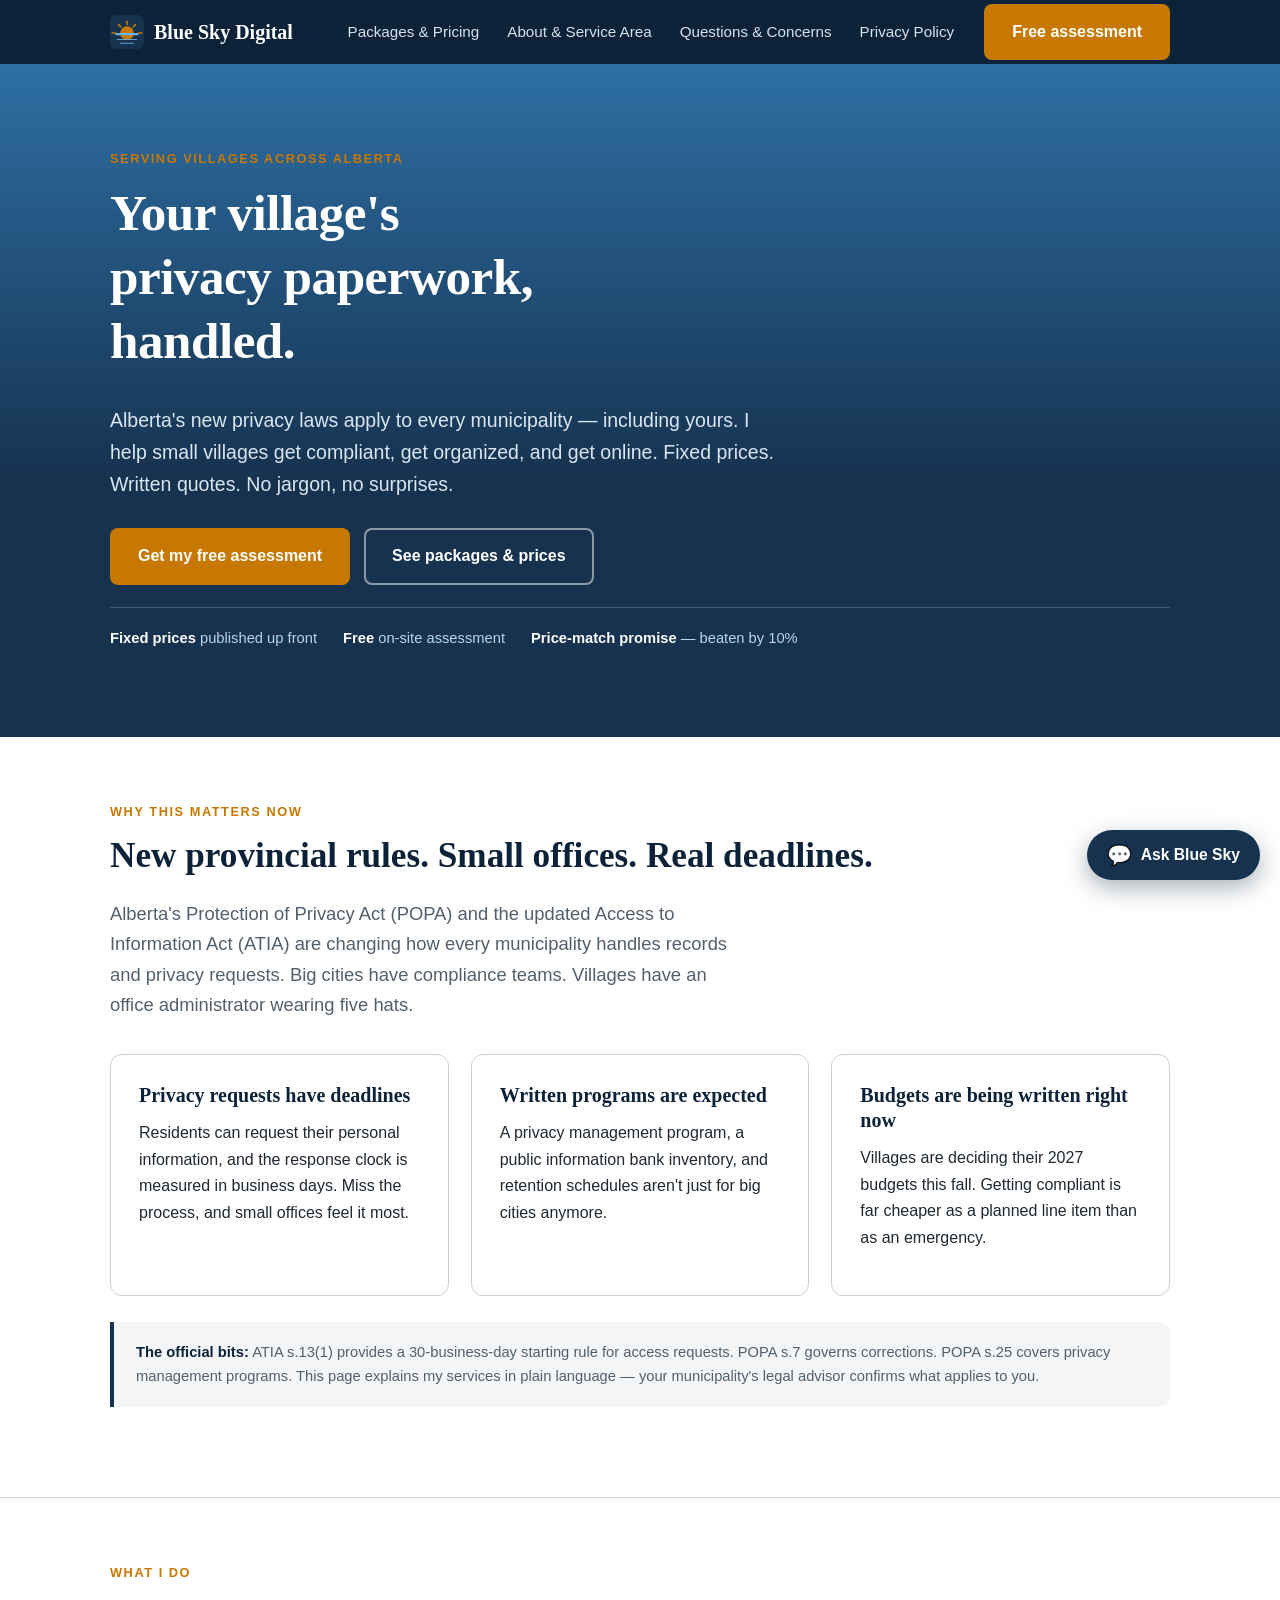
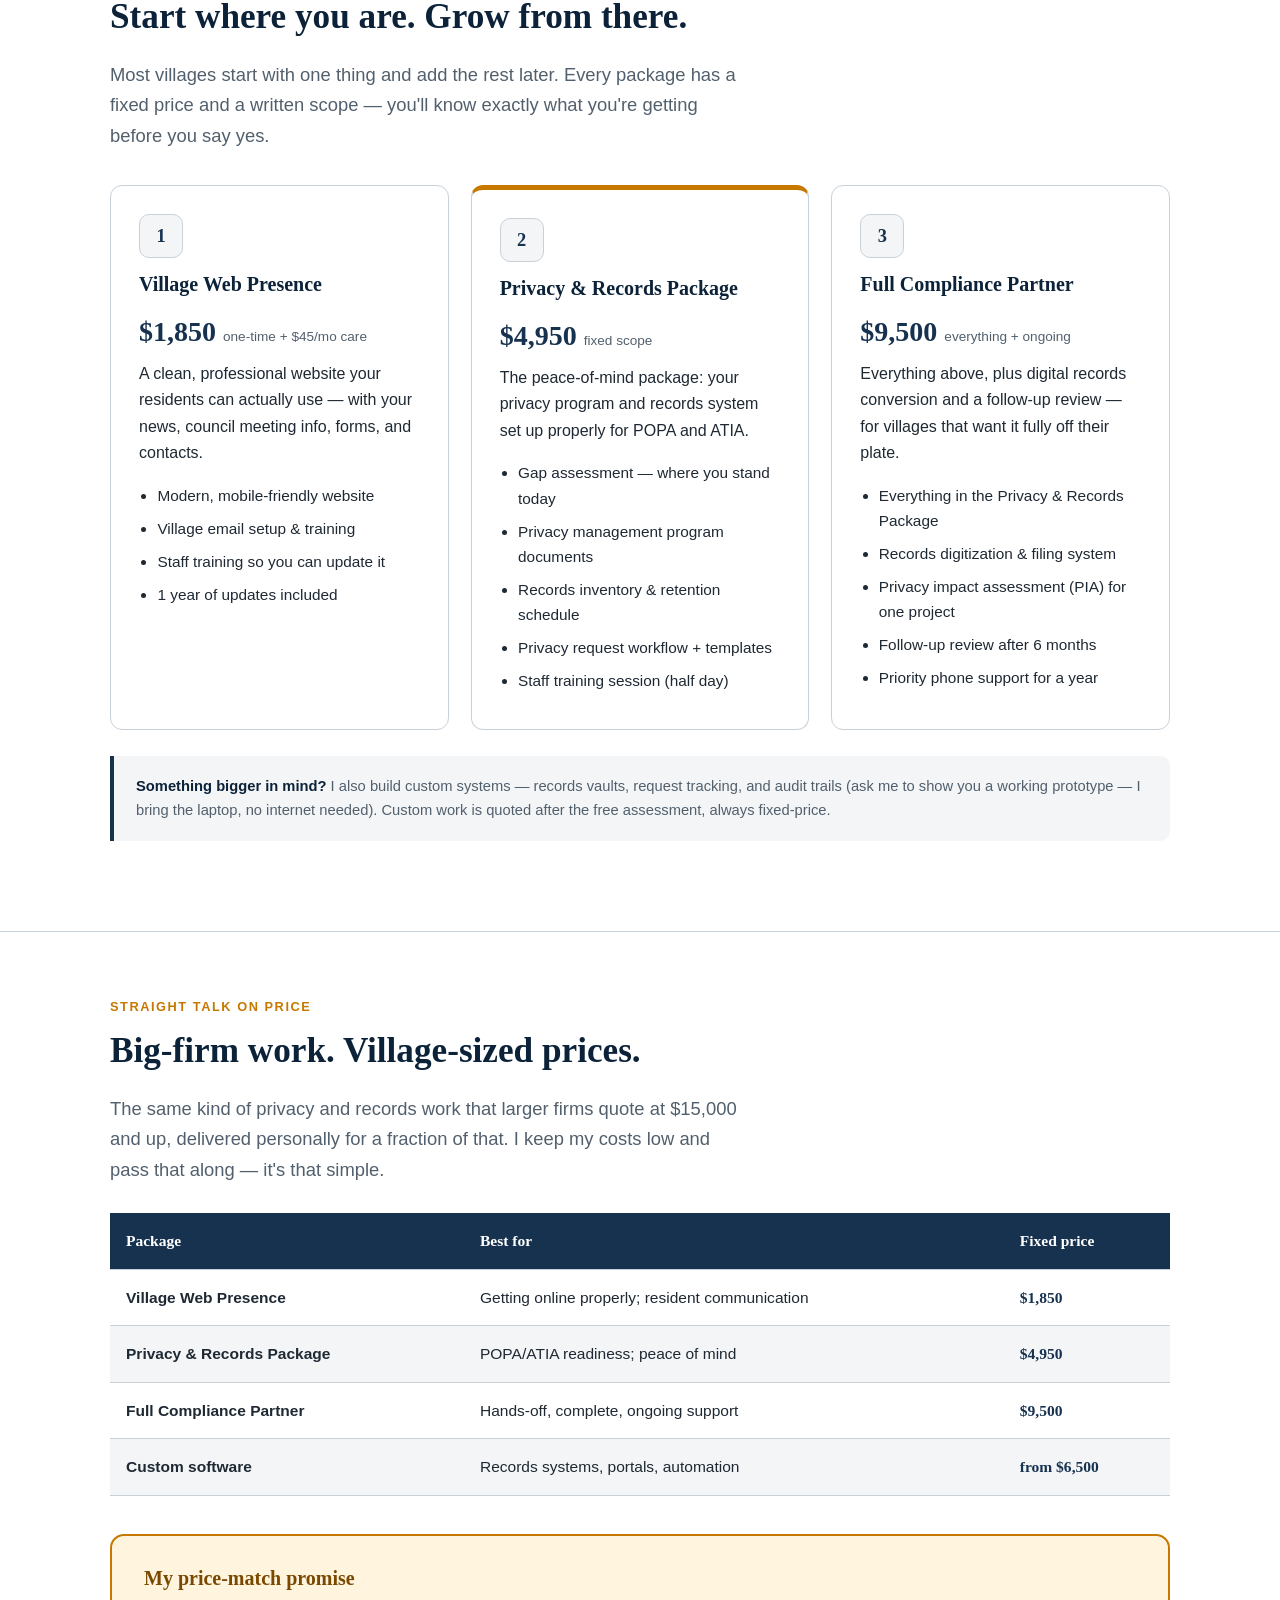
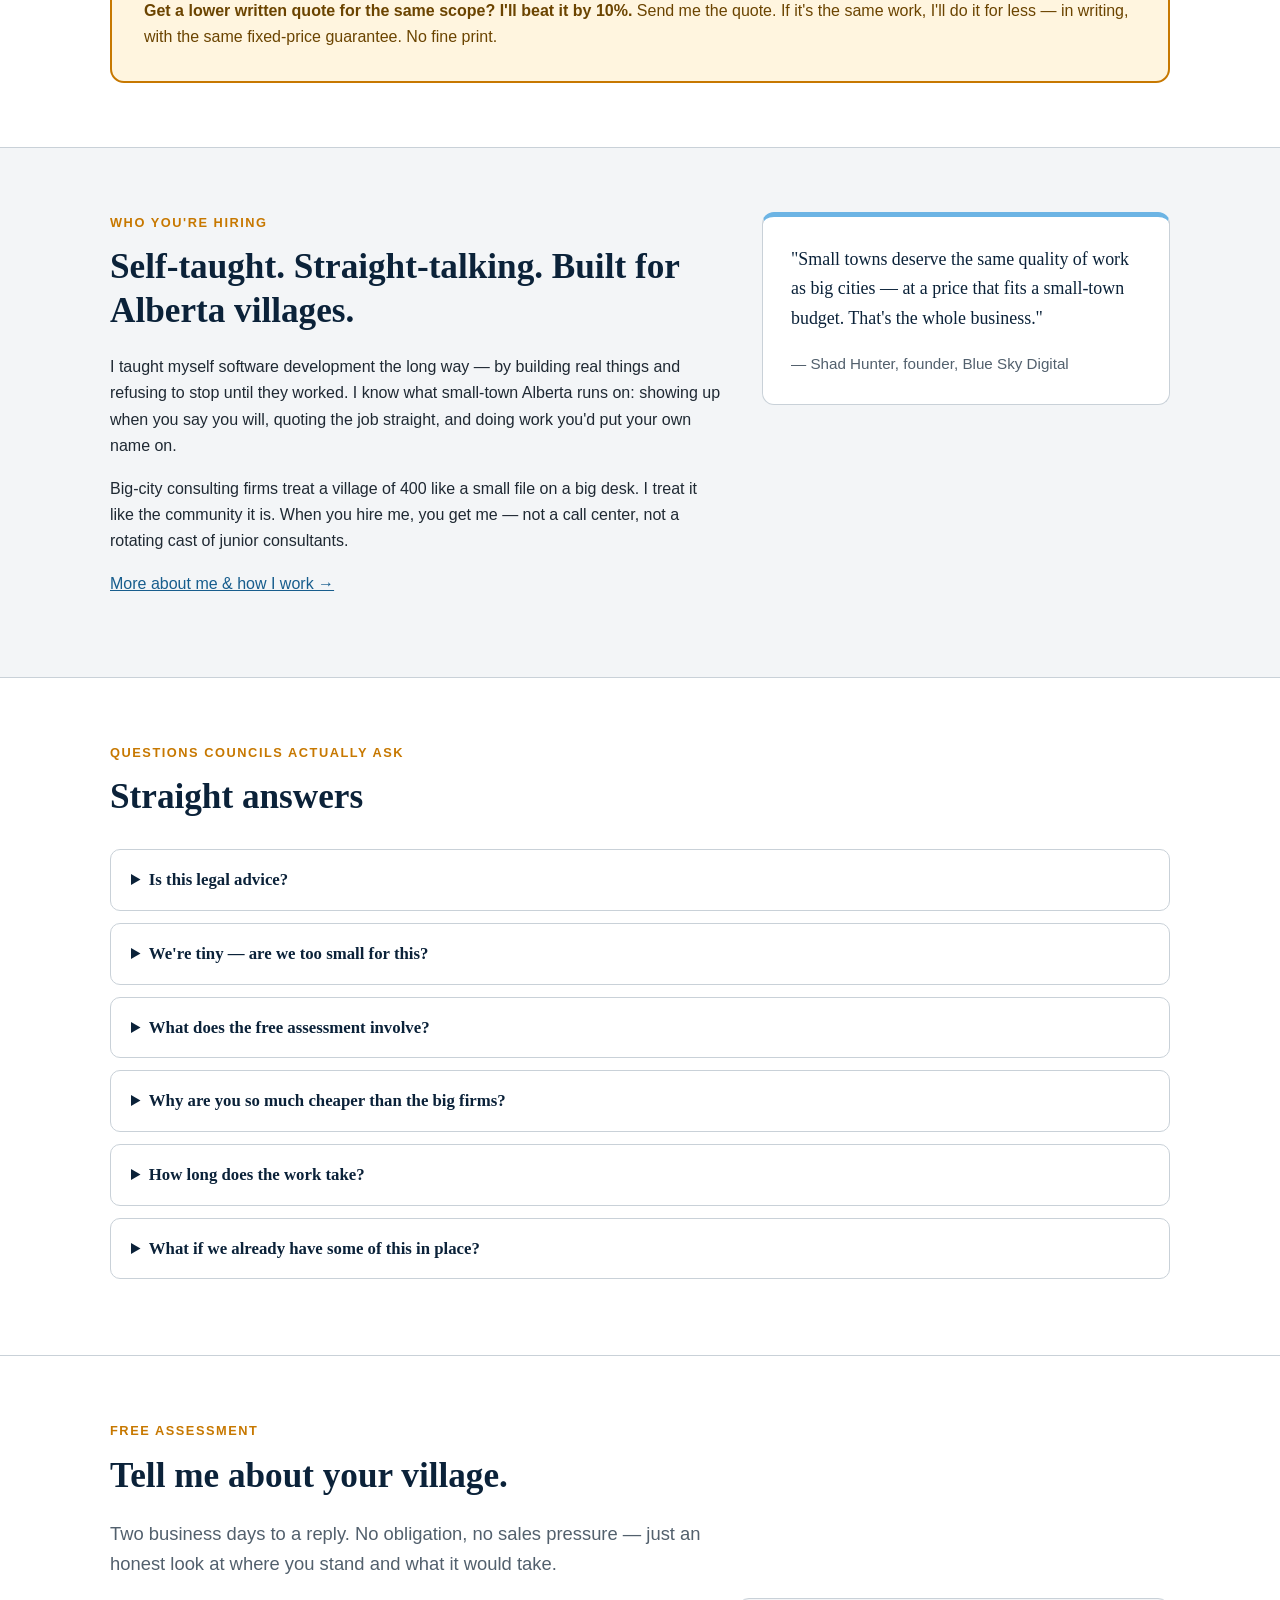
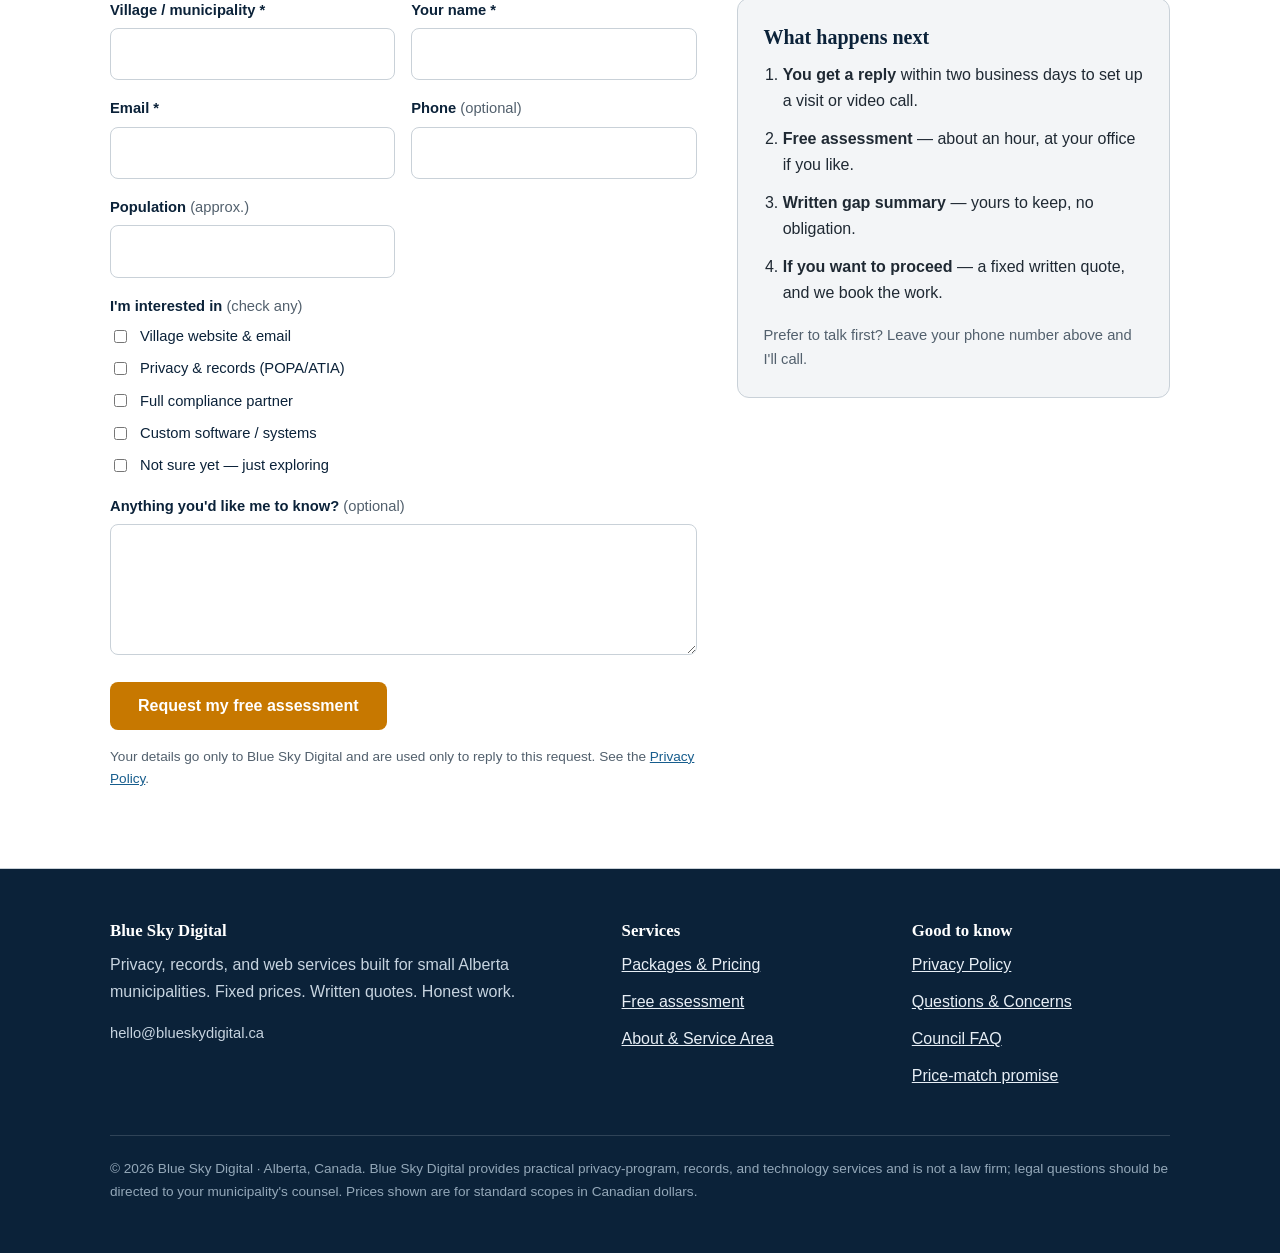
==== index.html @ df8b33da "Initial publish: Blue Sky Digital service website - 5 pages: landing, packages, about, concerns, pri" ====
<!DOCTYPE html>
<html lang="en">
<head>
<meta charset="UTF-8">
<meta name="viewport" content="width=device-width, initial-scale=1.0">
<title>Blue Sky Digital — Privacy &amp; records compliance for Alberta villages</title>
<meta name="description" content="Fixed-price privacy, records, and website services for small Alberta municipalities. POPA and ATIA readiness, done properly, at a price built for village budgets. Free assessment.">
<link rel="icon" type="image/svg+xml" href="img/mark.svg">
<link rel="stylesheet" href="css/style.css">
</head>
<body>
<a class="skip" href="#main">Skip to content</a>

<header class="site">
  <div class="wrap navrow">
    <a class="brand" href="index.html">
      <img class="mark" src="img/mark.svg" alt="" width="34" height="34">
      Blue Sky Digital
    </a>
    <button class="navtoggle" aria-expanded="false" aria-controls="mainnav">Menu</button>
    <nav id="mainnav" aria-label="Main">
      <a href="packages.html">Packages &amp; Pricing</a>
      <a href="about.html">About &amp; Service Area</a>
      <a href="concerns.html">Questions &amp; Concerns</a>
      <a href="privacy.html">Privacy Policy</a>
    </nav>
    <a class="btn btn-primary" href="#assessment">Free assessment</a>
  </div>
</header>

<main id="main">

<!-- HERO -->
<section class="hero">
  <div class="wrap">
    <p class="eyebrow">Serving villages across Alberta</p>
    <h1>Your village's privacy paperwork, handled.</h1>
    <p class="lead">Alberta's new privacy laws apply to every municipality — including yours. I help small villages get compliant, get organized, and get online. Fixed prices. Written quotes. No jargon, no surprises.</p>
    <div class="cta">
      <a class="btn btn-primary" href="#assessment">Get my free assessment</a>
      <a class="btn btn-ghost" href="packages.html">See packages &amp; prices</a>
    </div>
    <p class="trust">
      <span><b>Fixed prices</b> published up front</span>
      <span><b>Free</b> on-site assessment</span>
      <span><b>Price-match promise</b> — beaten by 10%</span>
    </p>
  </div>
</section>

<!-- WHY NOW -->
<section id="why">
  <div class="wrap">
    <p class="eyebrow">Why this matters now</p>
    <h2>New provincial rules. Small offices. Real deadlines.</h2>
    <p class="lead">Alberta's Protection of Privacy Act (POPA) and the updated Access to Information Act (ATIA) are changing how every municipality handles records and privacy requests. Big cities have compliance teams. Villages have an office administrator wearing five hats.</p>
    <div class="grid3">
      <div class="card">
        <h3>Privacy requests have deadlines</h3>
        <p>Residents can request their personal information, and the response clock is measured in business days. Miss the process, and small offices feel it most.</p>
      </div>
      <div class="card">
        <h3>Written programs are expected</h3>
        <p>A privacy management program, a public information bank inventory, and retention schedules aren't just for big cities anymore.</p>
      </div>
      <div class="card">
        <h3>Budgets are being written right now</h3>
        <p>Villages are deciding their 2027 budgets this fall. Getting compliant is far cheaper as a planned line item than as an emergency.</p>
      </div>
    </div>
    <div class="detail">
      <p><b>The official bits:</b> ATIA s.13(1) provides a 30-business-day starting rule for access requests. POPA s.7 governs corrections. POPA s.25 covers privacy management programs. This page explains my services in plain language — your municipality's legal advisor confirms what applies to you.</p>
    </div>
  </div>
</section>
<!-- PACKAGES -->
<section id="packages">
  <div class="wrap">
    <p class="eyebrow">What I do</p>
    <h2>Start where you are. Grow from there.</h2>
    <p class="lead">Most villages start with one thing and add the rest later. Every package has a fixed price and a written scope — you'll know exactly what you're getting before you say yes.</p>
    <div class="grid3">
      <div class="card">
        <div class="step-no" aria-hidden="true">1</div>
        <h3>Village Web Presence</h3>
        <p class="price">$1,850 <small>one-time + $45/mo care</small></p>
        <p>A clean, professional website your residents can actually use — with your news, council meeting info, forms, and contacts.</p>
        <ul>
          <li>Modern, mobile-friendly website</li>
          <li>Village email setup &amp; training</li>
          <li>Staff training so you can update it</li>
          <li>1 year of updates included</li>
        </ul>
      </div>
      <div class="card feature">
        <div class="step-no" aria-hidden="true">2</div>
        <h3>Privacy &amp; Records Package</h3>
        <p class="price">$4,950 <small>fixed scope</small></p>
        <p>The peace-of-mind package: your privacy program and records system set up properly for POPA and ATIA.</p>
        <ul>
          <li>Gap assessment — where you stand today</li>
          <li>Privacy management program documents</li>
          <li>Records inventory &amp; retention schedule</li>
          <li>Privacy request workflow + templates</li>
          <li>Staff training session (half day)</li>
        </ul>
      </div>
      <div class="card">
        <div class="step-no" aria-hidden="true">3</div>
        <h3>Full Compliance Partner</h3>
        <p class="price">$9,500 <small>everything + ongoing</small></p>
        <p>Everything above, plus digital records conversion and a follow-up review — for villages that want it fully off their plate.</p>
        <ul>
          <li>Everything in the Privacy &amp; Records Package</li>
          <li>Records digitization &amp; filing system</li>
          <li>Privacy impact assessment (PIA) for one project</li>
          <li>Follow-up review after 6 months</li>
          <li>Priority phone support for a year</li>
        </ul>
      </div>
    </div>
    <div class="detail">
      <p><b>Something bigger in mind?</b> I also build custom systems — records vaults, request tracking, and audit trails (ask me to show you a working prototype — I bring the laptop, no internet needed). Custom work is quoted after the free assessment, always fixed-price.</p>
    </div>
  </div>
</section>

<!-- PRICING / PROMISE -->
<section id="pricing">
  <div class="wrap">
    <p class="eyebrow">Straight talk on price</p>
    <h2>Big-firm work. Village-sized prices.</h2>
    <p class="lead">The same kind of privacy and records work that larger firms quote at $15,000 and up, delivered personally for a fraction of that. I keep my costs low and pass that along — it's that simple.</p>
    <table>
      <thead>
        <tr><th scope="col">Package</th><th scope="col">Best for</th><th scope="col">Fixed price</th></tr>
      </thead>
      <tbody>
        <tr><td><b>Village Web Presence</b></td><td>Getting online properly; resident communication</td><td class="price-cell">$1,850</td></tr>
        <tr><td><b>Privacy &amp; Records Package</b></td><td>POPA/ATIA readiness; peace of mind</td><td class="price-cell">$4,950</td></tr>
        <tr><td><b>Full Compliance Partner</b></td><td>Hands-off, complete, ongoing support</td><td class="price-cell">$9,500</td></tr>
        <tr><td><b>Custom software</b></td><td>Records systems, portals, automation</td><td class="price-cell">from $6,500</td></tr>
      </tbody>
    </table>
    <div class="promise">
      <h3>My price-match promise</h3>
      <p><b>Get a lower written quote for the same scope? I'll beat it by 10%.</b> Send me the quote. If it's the same work, I'll do it for less — in writing, with the same fixed-price guarantee. No fine print.</p>
    </div>
  </div>
</section>
<!-- STORY -->
<section class="story" id="story">
  <div class="wrap cols">
    <div>
      <p class="eyebrow">Who you're hiring</p>
      <h2>Self-taught. Straight-talking. Built for Alberta villages.</h2>
      <p>I taught myself software development the long way — by building real things and refusing to stop until they worked. I know what small-town Alberta runs on: showing up when you say you will, quoting the job straight, and doing work you'd put your own name on.</p>
      <p>Big-city consulting firms treat a village of 400 like a small file on a big desk. I treat it like the community it is. When you hire me, you get me — not a call center, not a rotating cast of junior consultants.</p>
      <p><a href="about.html">More about me &amp; how I work →</a></p>
    </div>
    <div class="quote-card">
      <p>"Small towns deserve the same quality of work as big cities — at a price that fits a small-town budget. That's the whole business."</p>
      <p style="margin:0;font-family:var(--sans);font-size:.95rem;color:var(--muted);">— Shad Hunter, founder, Blue Sky Digital</p>
    </div>
  </div>
</section>

<!-- FAQ -->
<section id="faq">
  <div class="wrap">
    <p class="eyebrow">Questions councils actually ask</p>
    <h2>Straight answers</h2>
    <div class="faq">
      <details>
        <summary>Is this legal advice?</summary>
        <p>No — and anyone who tells you a website or spreadsheet is legal advice is selling you something. I provide practical privacy-program, records, and technology work based on the published legislation and guidance. Your municipality's legal counsel confirms what applies to your situation, and I'm glad to work alongside them.</p>
      </details>
      <details>
        <summary>We're tiny — are we too small for this?</summary>
        <p>There's no such thing. POPA and ATIA apply regardless of population. Small villages actually benefit most: the work is the same, but my fixed prices are built for small budgets. Villages under 500 people are exactly who I built this business for.</p>
      </details>
      <details>
        <summary>What does the free assessment involve?</summary>
        <p>I visit your office (or we meet by video), spend about an hour learning how you handle records and requests today, and hand you a written gap summary — free, no obligation. Even if you never hire me, you'll know where you stand. That's worth an hour.</p>
      </details>
      <details>
        <summary>Why are you so much cheaper than the big firms?</summary>
        <p>Low overhead, not low quality. No downtown office, no partners to feed, no junior staff learning on your file. You pay for the work itself. I also know where villages actually get stuck — and I build tools (including working software) that make the routine parts fast.</p>
      </details>
      <details>
        <summary>How long does the work take?</summary>
        <p>A website typically takes 2–3 weeks. The Privacy &amp; Records Package is usually done within a month of the assessment. I'll give you a written timeline before we start, and I keep you posted along the way.</p>
      </details>
      <details>
        <summary>What if we already have some of this in place?</summary>
        <p>Great — you only pay for what you need. The free assessment figures out exactly where the gaps are, and the written scope reflects that. I won't sell you work you've already done.</p>
      </details>
    </div>
  </div>
</section>
<!-- ASSESSMENT FORM -->
<section id="assessment">
  <div class="wrap">
    <p class="eyebrow">Free assessment</p>
    <h2>Tell me about your village.</h2>
    <p class="lead">Two business days to a reply. No obligation, no sales pressure — just an honest look at where you stand and what it would take.</p>
    <div class="form-wrap">
      <div>
        <form id="assessment-form" novalidate>
          <div class="form-grid">
            <div>
              <label for="village">Village / municipality *</label>
              <input id="village" name="village" required autocomplete="organization">
            </div>
            <div>
              <label for="name">Your name *</label>
              <input id="name" name="name" required autocomplete="name">
            </div>
            <div>
              <label for="email">Email *</label>
              <input id="email" name="email" type="email" required autocomplete="email">
            </div>
            <div>
              <label for="phone">Phone <span class="opt">(optional)</span></label>
              <input id="phone" name="phone" type="tel" autocomplete="tel">
            </div>
            <div>
              <label for="population">Population <span class="opt">(approx.)</span></label>
              <input id="population" name="population" inputmode="numeric">
            </div>
            <div class="full">
              <label>I'm interested in <span class="opt">(check any)</span></label>
              <div class="checks">
                <label><input type="checkbox" name="services" value="Website &amp; email"> Village website &amp; email</label>
                <label><input type="checkbox" name="services" value="Privacy &amp; records (POPA/ATIA)"> Privacy &amp; records (POPA/ATIA)</label>
                <label><input type="checkbox" name="services" value="Full compliance partner"> Full compliance partner</label>
                <label><input type="checkbox" name="services" value="Custom software"> Custom software / systems</label>
                <label><input type="checkbox" name="services" value="Not sure yet"> Not sure yet — just exploring</label>
              </div>
            </div>
            <div class="full">
              <label for="message">Anything you'd like me to know? <span class="opt">(optional)</span></label>
              <textarea id="message" name="message" rows="4"></textarea>
            </div>
          </div>
          <p style="margin-top:18px;">
            <button class="btn btn-primary" type="submit">Request my free assessment</button>
          </p>
          <p style="font-size:.85rem;color:var(--muted);">Your details go only to Blue Sky Digital and are used only to reply to this request. See the <a href="privacy.html">Privacy Policy</a>.</p>
        </form>
        <div class="form-ok" id="form-ok" role="status">
          <b>Thank you!</b> <span id="form-ok-msg">Your request is on its way.</span>
        </div>
      </div>
      <div class="form-note">
        <h3>What happens next</h3>
        <ol>
          <li><b>You get a reply</b> within two business days to set up a visit or video call.</li>
          <li><b>Free assessment</b> — about an hour, at your office if you like.</li>
          <li><b>Written gap summary</b> — yours to keep, no obligation.</li>
          <li><b>If you want to proceed</b> — a fixed written quote, and we book the work.</li>
        </ol>
        <p style="margin:16px 0 0;font-size:.92rem;color:var(--muted);">Prefer to talk first? Leave your phone number above and I'll call.</p>
      </div>
    </div>
  </div>
</section>

</main>

<footer class="site">
  <div class="wrap">
    <div class="cols">
      <div>
        <h3>Blue Sky Digital</h3>
        <p>Privacy, records, and web services built for small Alberta municipalities. Fixed prices. Written quotes. Honest work.</p>
        <p style="font-size:.92rem;">hello@blueskydigital.ca</p>
      </div>
      <div>
        <h3>Services</h3>
        <ul>
          <li><a href="packages.html">Packages &amp; Pricing</a></li>
          <li><a href="#assessment">Free assessment</a></li>
          <li><a href="about.html">About &amp; Service Area</a></li>
        </ul>
      </div>
      <div>
        <h3>Good to know</h3>
        <ul>
          <li><a href="privacy.html">Privacy Policy</a></li>
          <li><a href="concerns.html">Questions &amp; Concerns</a></li>
          <li><a href="#faq">Council FAQ</a></li>
          <li><a href="#pricing">Price-match promise</a></li>
        </ul>
      </div>
    </div>
    <p class="legal">© <span id="year">2026</span> Blue Sky Digital · Alberta, Canada. Blue Sky Digital provides practical privacy-program, records, and technology services and is not a law firm; legal questions should be directed to your municipality's counsel. Prices shown are for standard scopes in Canadian dollars.</p>
  </div>
</footer>

<script src="js/main.js"></script>
<script src="js/chat.js"></script>
</body>
</html>
---- css/style.css ----
/* Blue Sky Digital — government-professional design system */
:root {
  --navy:#16324f; --navy-dark:#0b2239; --blue:#175d8d; --sky:#6cb4e4;
  --gold:#c77800; --gold-soft:#fff5df; --ink:#1f2933; --muted:#52606d;
  --paper:#ffffff; --soft:#f3f5f7; --line:#c9d1d8;
  --sans:-apple-system,BlinkMacSystemFont,"Segoe UI",Roboto,Helvetica,Arial,sans-serif;
  --serif:Georgia,"Times New Roman",serif;
}
* { box-sizing:border-box; }
html { scroll-behavior:smooth; }
body { margin:0; color:var(--ink); background:var(--paper); font-family:var(--sans); line-height:1.65; }
img,svg { max-width:100%; }
h1,h2,h3,h4 { font-family:var(--serif); color:var(--navy-dark); line-height:1.25; margin:0 0 .6em; }
h1 { font-size:clamp(2.1rem,4.5vw,3.2rem); letter-spacing:-.01em; }
h2 { font-size:clamp(1.6rem,3vw,2.2rem); }
h3 { font-size:1.25rem; }
p { margin:0 0 1em; }
a { color:var(--blue); }
.wrap { width:min(1060px,calc(100% - 40px)); margin-inline:auto; }
.eyebrow { color:var(--gold); font-size:.8rem; font-weight:750; letter-spacing:.12em; text-transform:uppercase; margin-bottom:12px; }
.lead { font-size:1.15rem; color:var(--muted); max-width:62ch; }
section { padding:64px 0; border-bottom:1px solid var(--line); }
.skip { position:absolute; left:-9999px; }
.skip:focus { left:8px; top:8px; z-index:99; background:var(--navy-dark); color:#fff; padding:10px 16px; }
:focus-visible { outline:3px solid var(--gold); outline-offset:3px; }

/* Header */
header.site { position:sticky; top:0; z-index:50; background:var(--navy-dark); color:#fff; }
.navrow { display:flex; align-items:center; gap:18px; min-height:64px; }
.brand { display:flex; align-items:center; gap:10px; color:#fff; text-decoration:none; font-family:var(--serif); font-size:1.25rem; font-weight:700; margin-right:auto; }
.brand .mark { width:34px; height:34px; }
.navrow nav { display:flex; gap:4px; flex-wrap:wrap; }
.navrow nav a { color:#d7e2ec; text-decoration:none; padding:8px 12px; border-radius:6px; font-size:.95rem; }
.navrow nav a:hover { color:#fff; background:rgba(255,255,255,.12); }
.btn { display:inline-block; padding:13px 26px; border-radius:8px; font-weight:700; text-decoration:none; border:2px solid transparent; cursor:pointer; font-size:1rem; font-family:var(--sans); }
.btn-primary { background:var(--gold); color:#fff; }
.btn-primary:hover { background:#a86200; color:#fff; }
.btn-ghost { border-color:rgba(255,255,255,.5); color:#fff; }
.btn-ghost:hover { border-color:#fff; color:#fff; }
.btn-dark { background:var(--navy); color:#fff; }
.btn-dark:hover { background:var(--navy-dark); color:#fff; }
.navtoggle { display:none; background:none; border:1px solid rgba(255,255,255,.4); color:#fff; border-radius:6px; padding:8px 12px; cursor:pointer; }

/* Hero */
.hero { background:linear-gradient(180deg,#2e6fa4 0%,var(--navy) 62%,var(--navy) 100%); color:#fff; border-bottom:none; padding:84px 0 72px; }
.hero h1 { color:#fff; max-width:17ch; }
.hero .lead { color:#d9e6f2; font-size:1.22rem; }
.hero .cta { display:flex; gap:14px; flex-wrap:wrap; margin:28px 0 22px; }
.trust { display:flex; gap:8px 26px; flex-wrap:wrap; font-size:.92rem; color:#bcd4e8; padding-top:18px; border-top:1px solid rgba(255,255,255,.18); }
.trust b { color:#fff; }

/* Cards & grids */
.grid3 { display:grid; grid-template-columns:repeat(auto-fit,minmax(270px,1fr)); gap:22px; margin-top:34px; }
.card { background:#fff; border:1px solid var(--line); border-radius:12px; padding:28px; }
.card .step-no { display:inline-grid; place-items:center; width:44px; height:44px; border-radius:10px; background:var(--soft); border:1px solid var(--line); font-family:var(--serif); font-weight:700; color:var(--navy); margin-bottom:14px; font-size:1.15rem; }
.card .price { font-family:var(--serif); font-size:1.75rem; color:var(--navy); font-weight:700; margin:10px 0 6px; }
.card .price small { font-size:.85rem; font-family:var(--sans); color:var(--muted); font-weight:400; }
.card ul { padding-left:1.15em; margin:12px 0 0; }
.card li { margin-bottom:.5em; font-size:.96rem; }
.card.feature { border-top:5px solid var(--gold); }

/* Citation / detail box */
.detail { background:var(--soft); border-left:4px solid var(--navy); padding:18px 22px; border-radius:0 10px 10px 0; margin:26px 0; }
.detail p { font-size:.92rem; color:var(--muted); margin:0; }
.detail b { color:var(--navy-dark); }

/* Price banner */
.promise { background:var(--gold-soft); border:2px solid var(--gold); border-radius:14px; padding:30px 32px; margin:38px 0 0; }
.promise h3 { color:#7a4900; margin-bottom:.35em; }
.promise p { margin:0; color:#6b4400; }
/* Steps */
.steps { counter-reset:s; display:grid; grid-template-columns:repeat(auto-fit,minmax(210px,1fr)); gap:20px; margin-top:32px; }
.steps .st { padding-top:8px; }
.steps .st::before { counter-increment:s; content:counter(s); display:grid; place-items:center; width:40px; height:40px; border-radius:50%; background:var(--navy); color:#fff; font-family:var(--serif); font-weight:700; margin-bottom:12px; }

/* Table */
table { width:100%; border-collapse:collapse; margin-top:28px; background:#fff; }
th,td { text-align:left; padding:15px 16px; border-bottom:1px solid var(--line); font-size:.97rem; vertical-align:top; }
th { background:var(--navy); color:#fff; font-family:var(--serif); }
tr:nth-child(even) td { background:var(--soft); }
td.price-cell { font-family:var(--serif); font-weight:700; color:var(--navy); white-space:nowrap; }

/* FAQ */
.faq { margin-top:30px; }
.faq details { border:1px solid var(--line); border-radius:10px; padding:0 20px; margin-bottom:12px; background:#fff; }
.faq summary { cursor:pointer; font-weight:700; color:var(--navy-dark); padding:16px 0; font-family:var(--serif); font-size:1.05rem; }
.faq details p { padding-bottom:16px; margin:0; color:var(--muted); }

/* Story */
.story { background:var(--soft); }
.story .cols { display:grid; grid-template-columns:1.2fr .8fr; gap:40px; align-items:start; }
.quote-card { background:#fff; border:1px solid var(--line); border-radius:12px; padding:28px; font-family:var(--serif); font-size:1.12rem; color:var(--navy-dark); border-top:5px solid var(--sky); }

/* Form */
.form-wrap { display:grid; grid-template-columns:1.15fr .85fr; gap:40px; align-items:start; }
.form-grid { display:grid; grid-template-columns:1fr 1fr; gap:16px; }
.form-grid .full { grid-column:1/-1; }
label { display:block; font-weight:700; font-size:.92rem; color:var(--navy-dark); margin-bottom:6px; }
label .opt { font-weight:400; color:var(--muted); }
input,select,textarea { width:100%; padding:12px 14px; border:1px solid var(--line); border-radius:8px; font:inherit; background:#fff; }
input:focus,select:focus,textarea:focus { outline:3px solid var(--gold); outline-offset:1px; border-color:var(--gold); }
.checks { display:grid; gap:8px; }
.checks label { display:flex; gap:10px; align-items:center; font-weight:400; margin:0; }
.checks input { width:auto; }
.form-note { background:var(--soft); border:1px solid var(--line); border-radius:12px; padding:26px; }
.form-note h3 { margin-top:0; }
.form-note ol { padding-left:1.2em; margin:0; }
.form-note li { margin-bottom:.7em; }
.form-ok { background:#eaf5ef; border:1px solid #176b45; color:#14532d; border-radius:10px; padding:18px 22px; margin-top:18px; display:none; }
.form-ok.show { display:block; }

/* Footer */
footer.site { background:var(--navy-dark); color:#c7d4e0; padding:52px 0 36px; border-bottom:none; }
footer.site a { color:#e8eff6; }
footer.site .cols { display:grid; grid-template-columns:1.3fr .7fr .7fr; gap:32px; }
footer.site h3 { color:#fff; font-size:1.05rem; }
footer.site ul { list-style:none; padding:0; margin:0; }
footer.site li { margin-bottom:.65em; }
footer .legal { margin-top:36px; padding-top:22px; border-top:1px solid rgba(255,255,255,.15); font-size:.85rem; color:#94a8b9; }


/* ---- Ask Blue Sky chat widget ---- */
.bsky-chat { position:fixed; right:20px; bottom:20px; z-index:120; font-family:var(--sans); }
.bsky-fab { display:flex; align-items:center; gap:9px; padding:13px 20px; border:none; border-radius:999px;
  background:var(--navy); color:#fff; font-size:.98rem; font-weight:700; cursor:pointer;
  box-shadow:0 8px 24px rgba(11,34,57,.35); }
.bsky-fab:hover { background:var(--blue); }
.bsky-fab-icon { font-size:1.25rem; }
.bsky-panel { display:none; flex-direction:column; position:fixed; right:20px; bottom:20px;
  width:min(380px,calc(100vw - 40px)); height:min(560px,calc(100vh - 100px));
  background:#fff; border-radius:16px; overflow:hidden; box-shadow:0 18px 50px rgba(11,34,57,.4);
  border:1px solid var(--line); }
.bsky-panel.open { display:flex; }
.bsky-head { display:flex; align-items:center; justify-content:space-between; gap:10px;
  background:var(--navy); color:#fff; padding:15px 18px; }
.bsky-title { margin:0; font-family:var(--serif); font-size:1.08rem; font-weight:700; }
.bsky-sub { margin:2px 0 0; font-size:.72rem; color:#9fc3e2; }
.bsky-close { background:none; border:none; color:#fff; font-size:1.55rem; line-height:1; cursor:pointer; padding:2px 8px; }
.bsky-close:hover { color:var(--sky); }
.bsky-log { flex:1; overflow-y:auto; padding:16px; display:flex; flex-direction:column; gap:10px;
  background:var(--soft); }
.bsky-msg { max-width:86%; padding:11px 14px; border-radius:12px; font-size:.89rem; line-height:1.55; }
.bsky-msg a { color:var(--blue); font-weight:700; }
.bsky-bot { align-self:flex-start; background:#fff; border:1px solid var(--line); color:var(--ink);
  border-bottom-left-radius:4px; }
.bsky-user { align-self:flex-end; background:var(--navy); color:#fff; border-bottom-right-radius:4px; }
.bsky-typing { display:flex; gap:5px; align-items:center; min-width:52px; }
.bsky-typing span { width:7px; height:7px; border-radius:50%; background:#b6c2cc; animation:bsky-blink 1.2s infinite; }
.bsky-typing span:nth-child(2) { animation-delay:.2s; }
.bsky-typing span:nth-child(3) { animation-delay:.4s; }
@keyframes bsky-blink { 0%,70%,100% { opacity:.3; } 35% { opacity:1; } }
.bsky-chips { display:flex; flex-wrap:wrap; gap:7px; padding:10px 14px; background:#fff; border-top:1px solid var(--line); }
.bsky-chip { border:1px solid var(--line); background:#fff; color:var(--blue); border-radius:999px;
  padding:6px 12px; font-size:.76rem; font-weight:600; cursor:pointer; }
.bsky-chip:hover { background:var(--soft); border-color:var(--blue); }
.bsky-form { display:flex; gap:8px; padding:12px 14px; background:#fff; border-top:1px solid var(--line); }
.bsky-form input { flex:1; padding:10px 13px; border:1px solid var(--line); border-radius:999px; font-size:.9rem; }
.bsky-form input:focus { outline:2px solid var(--gold); border-color:var(--gold); }
.bsky-form button { width:42px; height:42px; border:none; border-radius:50%; background:var(--gold);
  color:#fff; font-size:1.05rem; cursor:pointer; flex-shrink:0; }
.bsky-form button:hover { background:#a86200; }
.bsky-foot { margin:0; padding:7px 14px 10px; font-size:.68rem; color:var(--muted); background:#fff;
  text-align:center; }
@media (max-width:520px) {
  .bsky-fab-text { display:none; }
  .bsky-fab { padding:14px; }
  .bsky-panel { right:10px; bottom:10px; width:calc(100vw - 20px); }
}
@media (max-width:860px) {
  .navtoggle { display:block; }
  .navrow nav { display:none; width:100%; flex-direction:column; padding-bottom:12px; }
  .navrow nav.open { display:flex; }
  .navrow .btn { display:none; }
  .story .cols,.form-wrap,footer.site .cols { grid-template-columns:1fr; }
  .form-grid { grid-template-columns:1fr; }
}
@media print {
  header.site,.navtoggle,.btn,form,.skip { display:none !important; }
  body { font-size:12pt; }
  section { padding:18px 0; break-inside:avoid; }
  .hero { background:#fff !important; color:#000 !important; }
  .hero h1,.hero .lead,.trust,.trust b { color:#000 !important; }
}
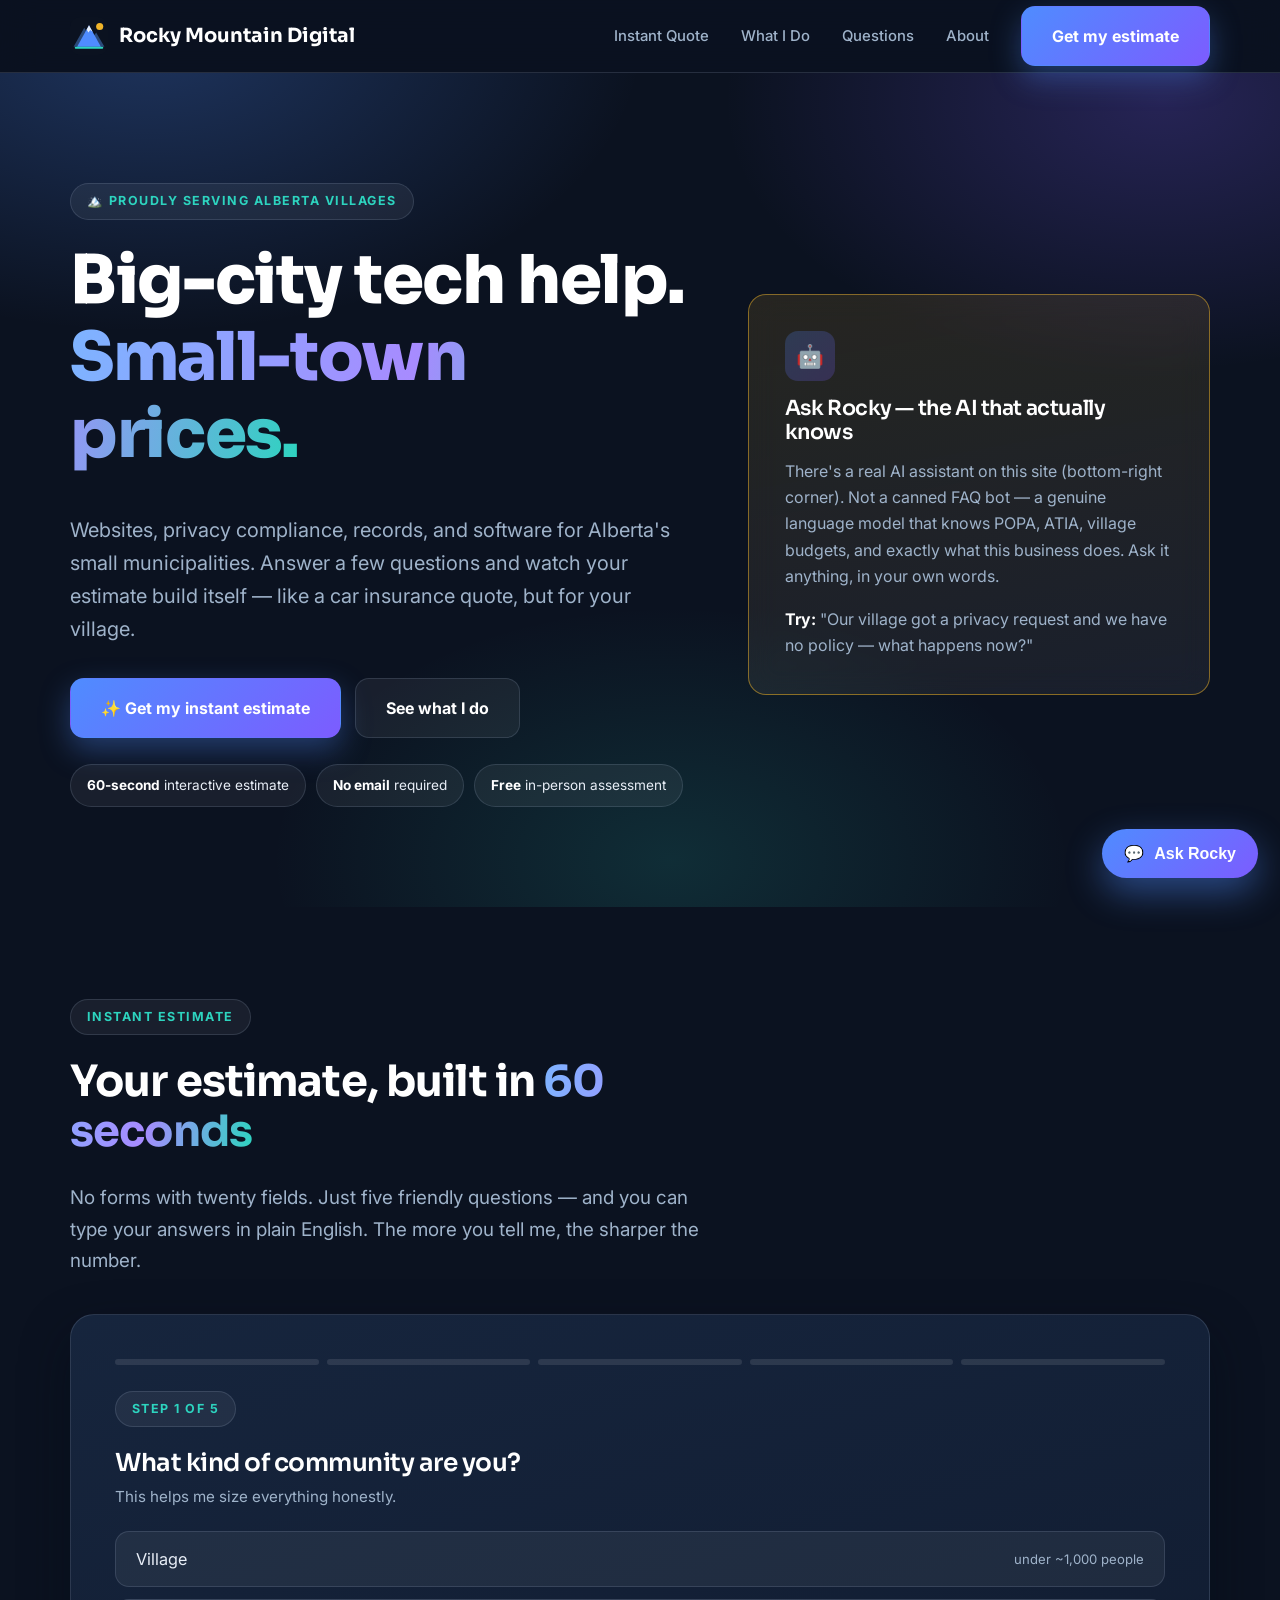
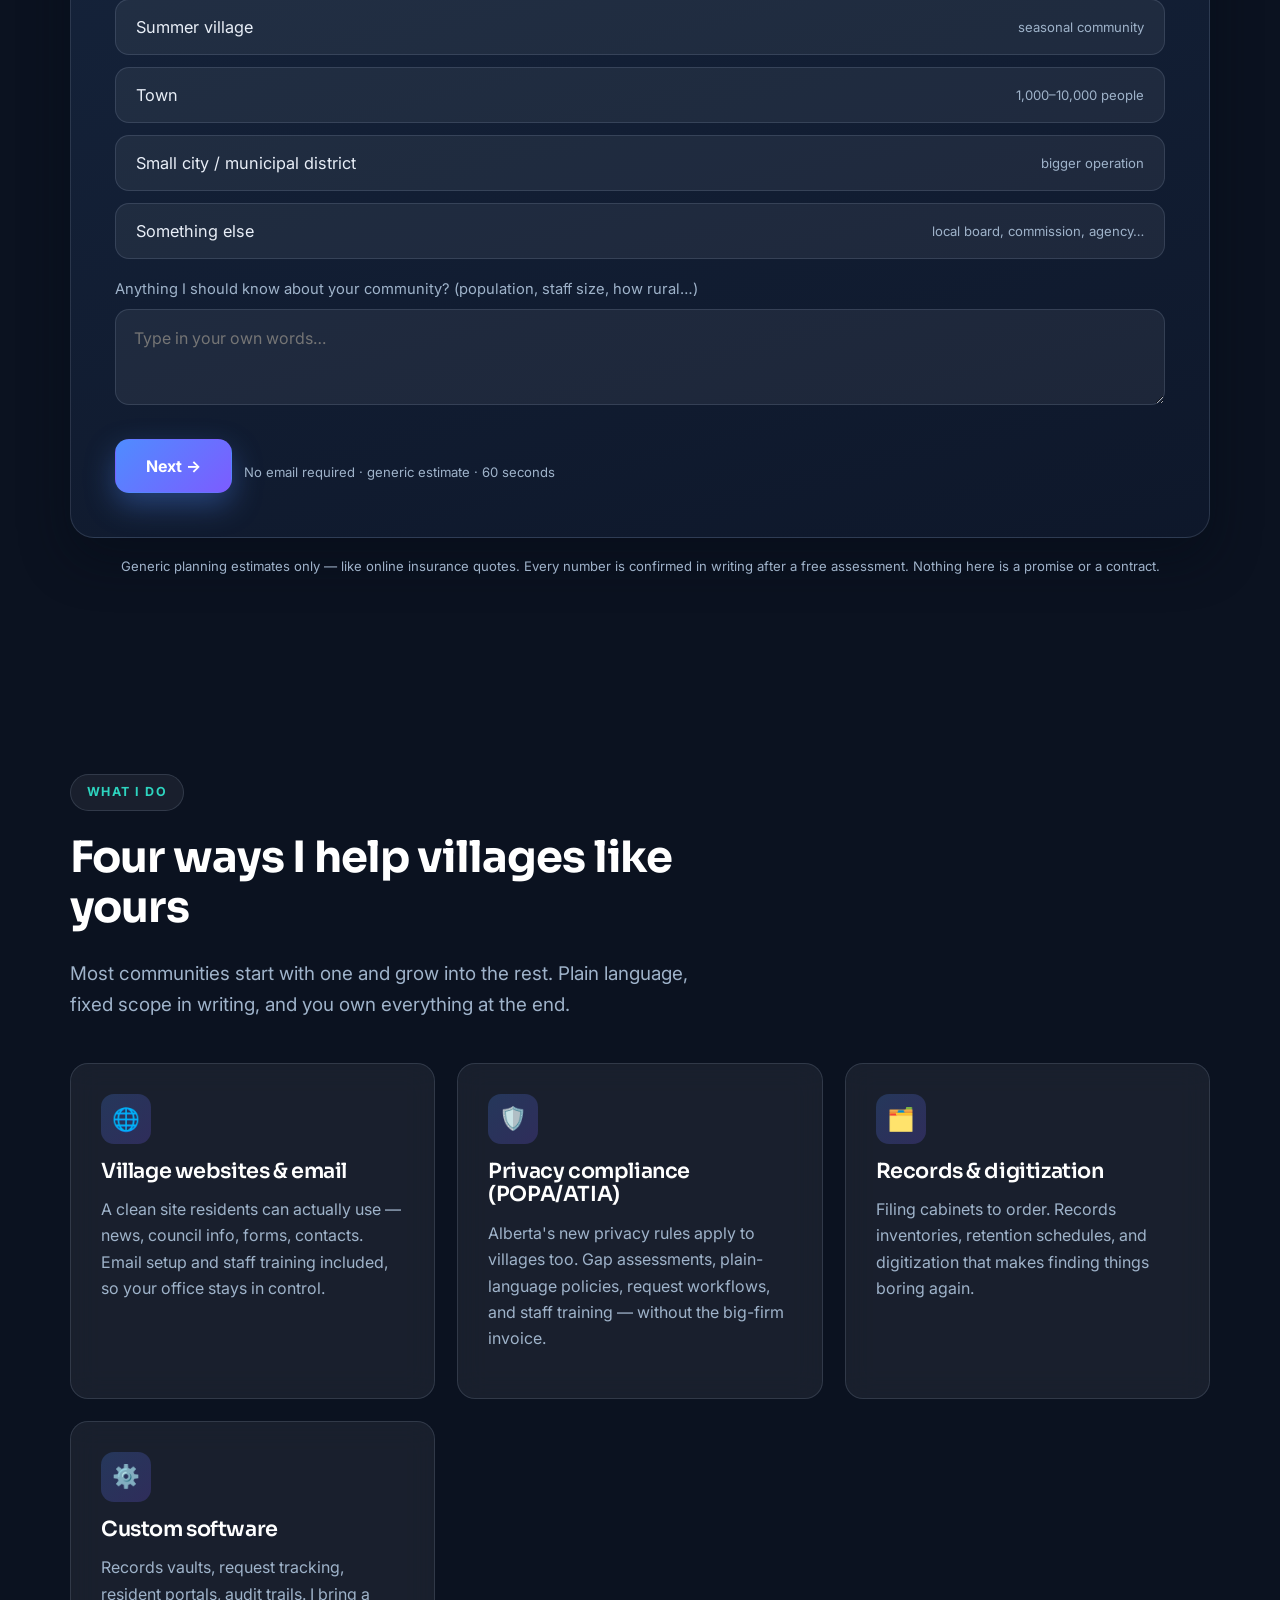
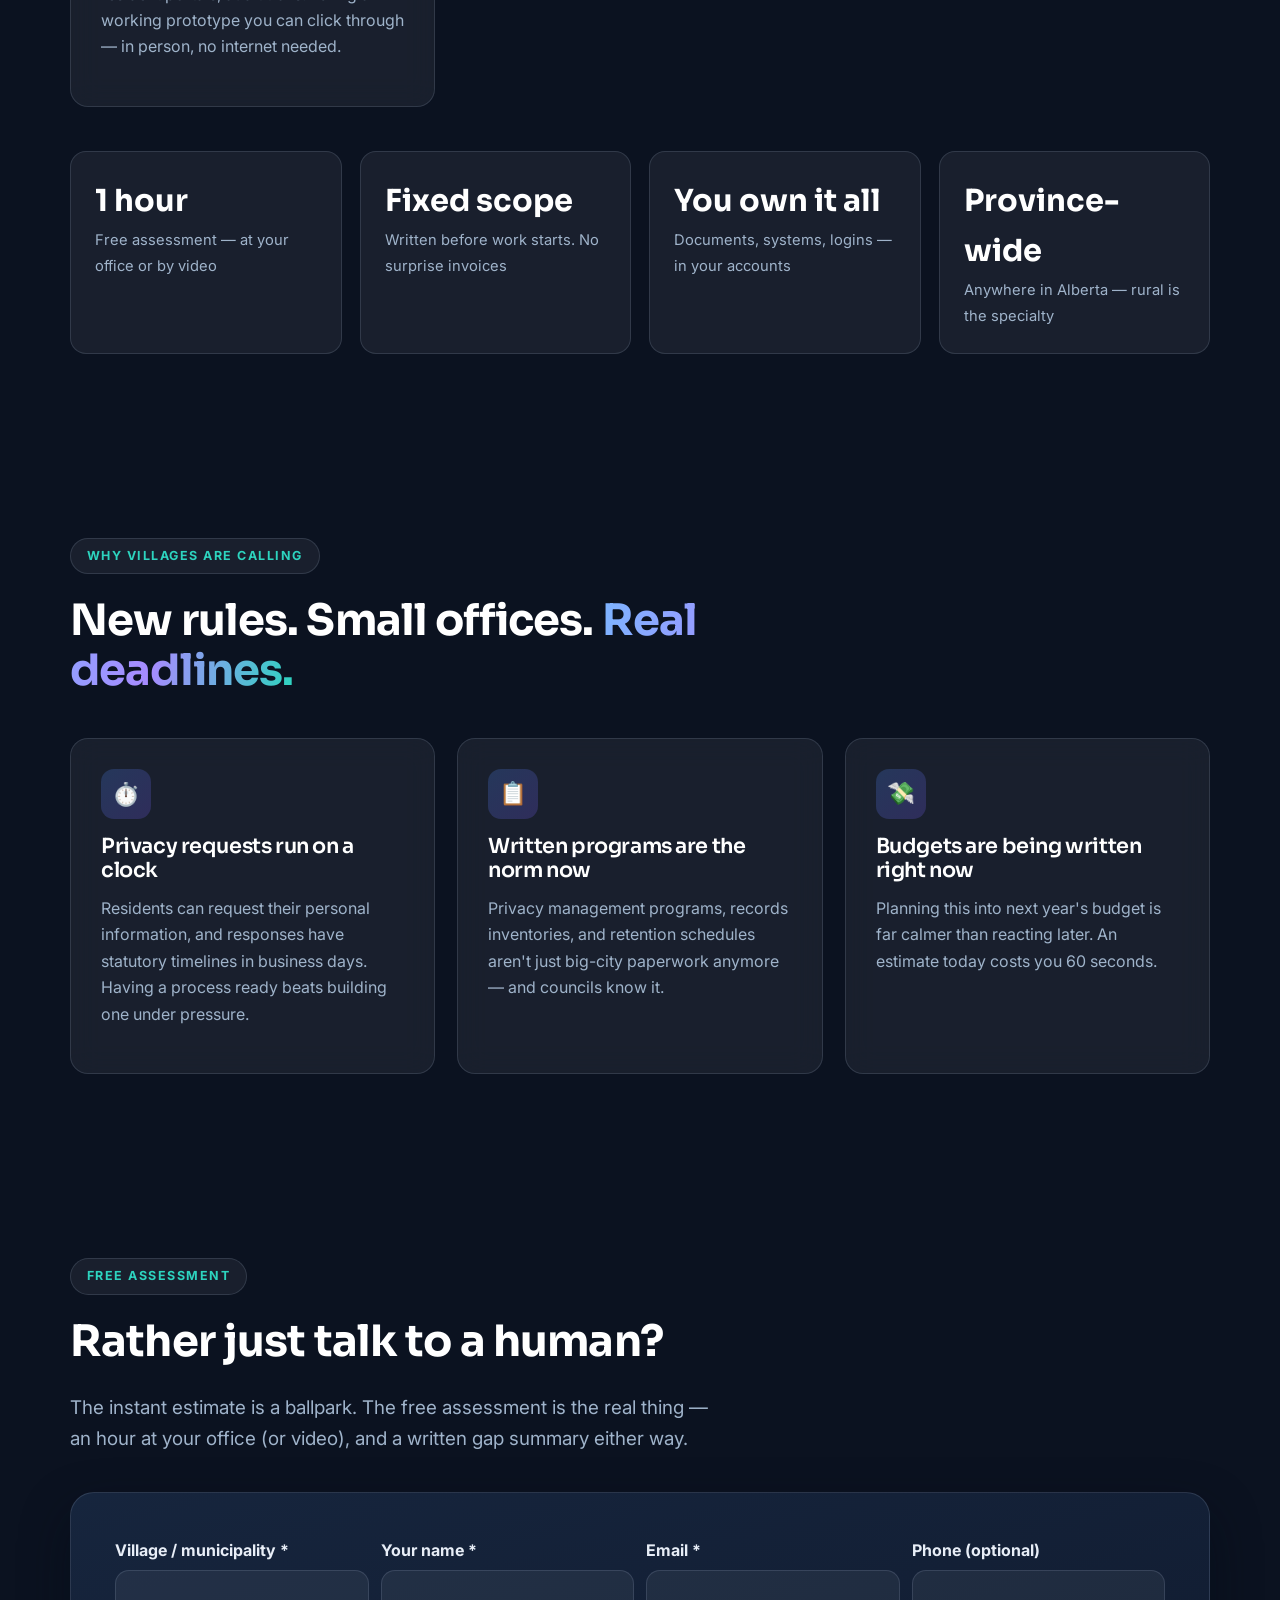
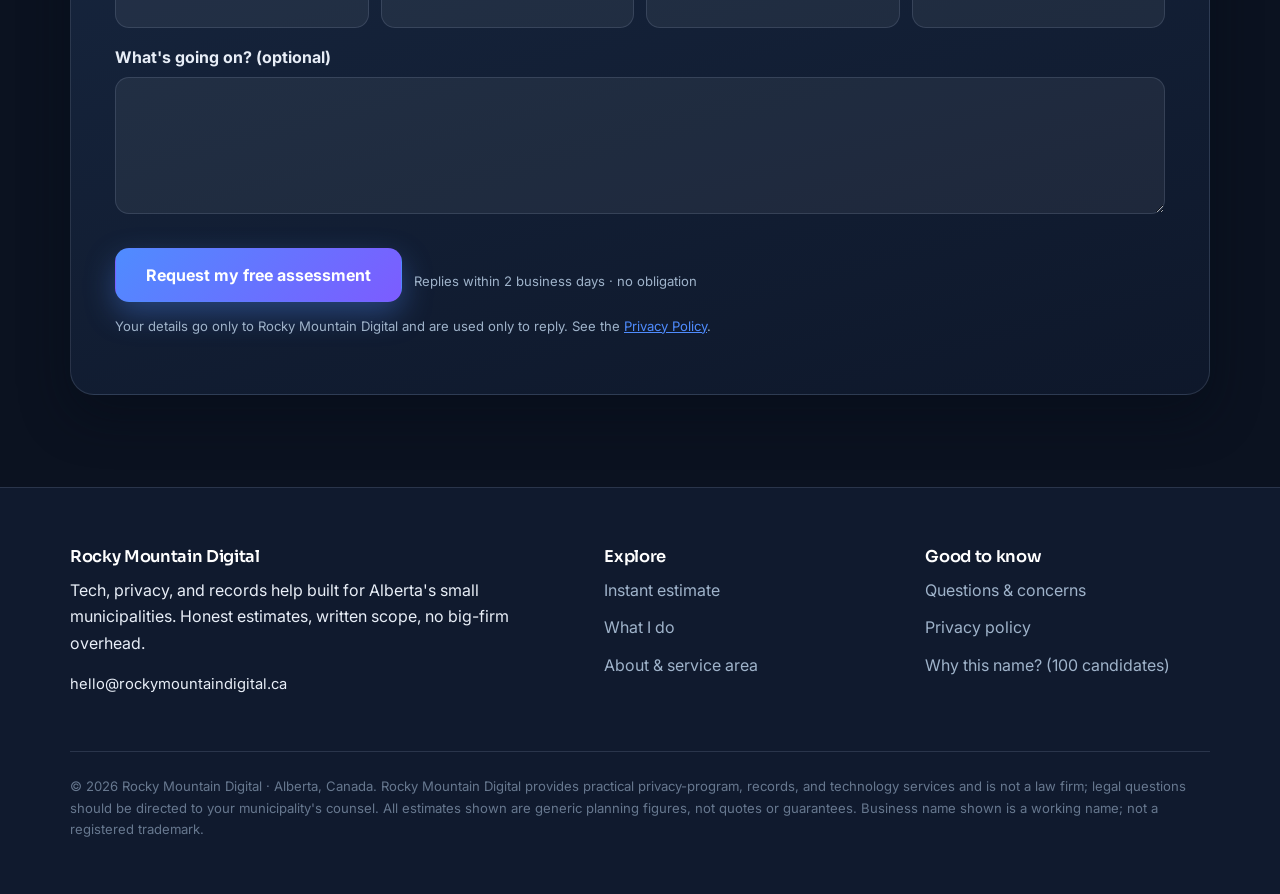
==== commit 8e5004a9: "Rebuild: Rocky Mountain Digital — real LLM + interactive quote quiz - Ask Rocky: real LLM chat (Pute" ====
--- a/index.html
+++ b/index.html
@@ -3,9 +3,12 @@
 <head>
 <meta charset="UTF-8">
 <meta name="viewport" content="width=device-width, initial-scale=1.0">
-<title>Blue Sky Digital — Privacy &amp; records compliance for Alberta villages</title>
-<meta name="description" content="Fixed-price privacy, records, and website services for small Alberta municipalities. POPA and ATIA readiness, done properly, at a price built for village budgets. Free assessment.">
+<title>Rocky Mountain Digital — Tech &amp; privacy help for Alberta villages</title>
+<meta name="description" content="Websites, privacy compliance (POPA/ATIA), records, and custom software for small Alberta municipalities. Get an instant AI estimate in 60 seconds — no email required.">
 <link rel="icon" type="image/svg+xml" href="img/mark.svg">
+<link rel="preconnect" href="https://fonts.googleapis.com">
+<link rel="preconnect" href="https://fonts.gstatic.com" crossorigin>
+<link href="https://fonts.googleapis.com/css2?family=Inter:wght@400;500;600;700&family=Sora:wght@600;700;800&display=swap" rel="stylesheet">
 <link rel="stylesheet" href="css/style.css">
 </head>
 <body>
@@ -14,17 +17,17 @@
 <header class="site">
   <div class="wrap navrow">
     <a class="brand" href="index.html">
-      <img class="mark" src="img/mark.svg" alt="" width="34" height="34">
-      Blue Sky Digital
+      <img class="mark" src="img/mark.svg" alt="" width="38" height="38">
+      Rocky Mountain Digital
     </a>
     <button class="navtoggle" aria-expanded="false" aria-controls="mainnav">Menu</button>
     <nav id="mainnav" aria-label="Main">
-      <a href="packages.html">Packages &amp; Pricing</a>
-      <a href="about.html">About &amp; Service Area</a>
-      <a href="concerns.html">Questions &amp; Concerns</a>
-      <a href="privacy.html">Privacy Policy</a>
+      <a href="#quote">Instant Quote</a>
+      <a href="#services">What I Do</a>
+      <a href="concerns.html">Questions</a>
+      <a href="about.html">About</a>
     </nav>
-    <a class="btn btn-primary" href="#assessment">Free assessment</a>
+    <a class="btn btn-primary" href="#quote">Get my estimate</a>
   </div>
 </header>
 
@@ -32,235 +35,152 @@
 
 <!-- HERO -->
 <section class="hero">
-  <div class="wrap">
-    <p class="eyebrow">Serving villages across Alberta</p>
-    <h1>Your village's privacy paperwork, handled.</h1>
-    <p class="lead">Alberta's new privacy laws apply to every municipality — including yours. I help small villages get compliant, get organized, and get online. Fixed prices. Written quotes. No jargon, no surprises.</p>
-    <div class="cta">
-      <a class="btn btn-primary" href="#assessment">Get my free assessment</a>
-      <a class="btn btn-ghost" href="packages.html">See packages &amp; prices</a>
-    </div>
-    <p class="trust">
-      <span><b>Fixed prices</b> published up front</span>
-      <span><b>Free</b> on-site assessment</span>
-      <span><b>Price-match promise</b> — beaten by 10%</span>
-    </p>
-  </div>
-</section>
-
+  <div class="wrap hero-grid">
+    <div>
+      <p class="eyebrow">🏔️ Proudly serving Alberta villages</p>
+      <h1>Big-city tech help. <span class="grad-text">Small-town prices.</span></h1>
+      <p class="lead">Websites, privacy compliance, records, and software for Alberta's small municipalities. Answer a few questions and watch your estimate build itself — like a car insurance quote, but for your village.</p>
+      <div class="cta">
+        <a class="btn btn-primary" href="#quote">✨ Get my instant estimate</a>
+        <a class="btn btn-ghost" href="#services">See what I do</a>
+      </div>
+      <div class="pill-row">
+        <span class="pill"><b>60-second</b> interactive estimate</span>
+        <span class="pill"><b>No email</b> required</span>
+        <span class="pill"><b>Free</b> in-person assessment</span>
+      </div>
+    </div>
+    <div>
+      <div class="card feature" style="padding:36px">
+        <div class="icon" aria-hidden="true">🤖</div>
+        <h3>Ask Rocky — the AI that actually knows</h3>
+        <p>There's a real AI assistant on this site (bottom-right corner). Not a canned FAQ bot — a genuine language model that knows POPA, ATIA, village budgets, and exactly what this business does. Ask it anything, in your own words.</p>
+        <p style="margin:0"><b style="color:var(--white)">Try:</b> "Our village got a privacy request and we have no policy — what happens now?"</p>
+      </div>
+    </div>
+  </div>
+</section>
+
+<!-- QUOTE QUIZ -->
+<section id="quote">
+  <div class="wrap">
+    <div class="sec-head">
+      <p class="eyebrow">Instant estimate</p>
+      <h2>Your estimate, built in <span class="grad-text">60 seconds</span></h2>
+      <p class="lead">No forms with twenty fields. Just five friendly questions — and you can type your answers in plain English. The more you tell me, the sharper the number.</p>
+    </div>
+    <div class="quiz-shell" id="quote-quiz" style="margin-top:38px">
+      <!-- quiz renders here -->
+    </div>
+    <p class="quiz-note" style="text-align:center;margin-top:18px">Generic planning estimates only — like online insurance quotes. Every number is confirmed in writing after a free assessment. Nothing here is a promise or a contract.</p>
+  </div>
+</section>
+
+<!-- SERVICES -->
+<section id="services">
+  <div class="wrap">
+    <div class="sec-head">
+      <p class="eyebrow">What I do</p>
+      <h2>Four ways I help villages like yours</h2>
+      <p class="lead">Most communities start with one and grow into the rest. Plain language, fixed scope in writing, and you own everything at the end.</p>
+    </div>
+    <div class="grid3">
+      <div class="card">
+        <div class="icon" aria-hidden="true">🌐</div>
+        <h3>Village websites &amp; email</h3>
+        <p>A clean site residents can actually use — news, council info, forms, contacts. Email setup and staff training included, so your office stays in control.</p>
+      </div>
+      <div class="card">
+        <div class="icon" aria-hidden="true">🛡️</div>
+        <h3>Privacy compliance (POPA/ATIA)</h3>
+        <p>Alberta's new privacy rules apply to villages too. Gap assessments, plain-language policies, request workflows, and staff training — without the big-firm invoice.</p>
+      </div>
+      <div class="card">
+        <div class="icon" aria-hidden="true">🗂️</div>
+        <h3>Records &amp; digitization</h3>
+        <p>Filing cabinets to order. Records inventories, retention schedules, and digitization that makes finding things boring again.</p>
+      </div>
+      <div class="card">
+        <div class="icon" aria-hidden="true">⚙️</div>
+        <h3>Custom software</h3>
+        <p>Records vaults, request tracking, resident portals, audit trails. I bring a working prototype you can click through — in person, no internet needed.</p>
+      </div>
+    </div>
+    <div class="strip">
+      <div class="stat"><b>1 hour</b><span>Free assessment — at your office or by video</span></div>
+      <div class="stat"><b>Fixed scope</b><span>Written before work starts. No surprise invoices</span></div>
+      <div class="stat"><b>You own it all</b><span>Documents, systems, logins — in your accounts</span></div>
+      <div class="stat"><b>Province-wide</b><span>Anywhere in Alberta — rural is the specialty</span></div>
+    </div>
+  </div>
+</section>
 <!-- WHY NOW -->
 <section id="why">
   <div class="wrap">
-    <p class="eyebrow">Why this matters now</p>
-    <h2>New provincial rules. Small offices. Real deadlines.</h2>
-    <p class="lead">Alberta's Protection of Privacy Act (POPA) and the updated Access to Information Act (ATIA) are changing how every municipality handles records and privacy requests. Big cities have compliance teams. Villages have an office administrator wearing five hats.</p>
+    <div class="sec-head">
+      <p class="eyebrow">Why villages are calling</p>
+      <h2>New rules. Small offices. <span class="grad-text">Real deadlines.</span></h2>
+    </div>
     <div class="grid3">
       <div class="card">
-        <h3>Privacy requests have deadlines</h3>
-        <p>Residents can request their personal information, and the response clock is measured in business days. Miss the process, and small offices feel it most.</p>
-      </div>
-      <div class="card">
-        <h3>Written programs are expected</h3>
-        <p>A privacy management program, a public information bank inventory, and retention schedules aren't just for big cities anymore.</p>
-      </div>
-      <div class="card">
+        <div class="icon" aria-hidden="true">⏱️</div>
+        <h3>Privacy requests run on a clock</h3>
+        <p>Residents can request their personal information, and responses have statutory timelines in business days. Having a process ready beats building one under pressure.</p>
+      </div>
+      <div class="card">
+        <div class="icon" aria-hidden="true">📋</div>
+        <h3>Written programs are the norm now</h3>
+        <p>Privacy management programs, records inventories, and retention schedules aren't just big-city paperwork anymore — and councils know it.</p>
+      </div>
+      <div class="card">
+        <div class="icon" aria-hidden="true">💸</div>
         <h3>Budgets are being written right now</h3>
-        <p>Villages are deciding their 2027 budgets this fall. Getting compliant is far cheaper as a planned line item than as an emergency.</p>
-      </div>
-    </div>
-    <div class="detail">
-      <p><b>The official bits:</b> ATIA s.13(1) provides a 30-business-day starting rule for access requests. POPA s.7 governs corrections. POPA s.25 covers privacy management programs. This page explains my services in plain language — your municipality's legal advisor confirms what applies to you.</p>
-    </div>
-  </div>
-</section>
-<!-- PACKAGES -->
-<section id="packages">
-  <div class="wrap">
-    <p class="eyebrow">What I do</p>
-    <h2>Start where you are. Grow from there.</h2>
-    <p class="lead">Most villages start with one thing and add the rest later. Every package has a fixed price and a written scope — you'll know exactly what you're getting before you say yes.</p>
-    <div class="grid3">
-      <div class="card">
-        <div class="step-no" aria-hidden="true">1</div>
-        <h3>Village Web Presence</h3>
-        <p class="price">$1,850 <small>one-time + $45/mo care</small></p>
-        <p>A clean, professional website your residents can actually use — with your news, council meeting info, forms, and contacts.</p>
-        <ul>
-          <li>Modern, mobile-friendly website</li>
-          <li>Village email setup &amp; training</li>
-          <li>Staff training so you can update it</li>
-          <li>1 year of updates included</li>
-        </ul>
-      </div>
-      <div class="card feature">
-        <div class="step-no" aria-hidden="true">2</div>
-        <h3>Privacy &amp; Records Package</h3>
-        <p class="price">$4,950 <small>fixed scope</small></p>
-        <p>The peace-of-mind package: your privacy program and records system set up properly for POPA and ATIA.</p>
-        <ul>
-          <li>Gap assessment — where you stand today</li>
-          <li>Privacy management program documents</li>
-          <li>Records inventory &amp; retention schedule</li>
-          <li>Privacy request workflow + templates</li>
-          <li>Staff training session (half day)</li>
-        </ul>
-      </div>
-      <div class="card">
-        <div class="step-no" aria-hidden="true">3</div>
-        <h3>Full Compliance Partner</h3>
-        <p class="price">$9,500 <small>everything + ongoing</small></p>
-        <p>Everything above, plus digital records conversion and a follow-up review — for villages that want it fully off their plate.</p>
-        <ul>
-          <li>Everything in the Privacy &amp; Records Package</li>
-          <li>Records digitization &amp; filing system</li>
-          <li>Privacy impact assessment (PIA) for one project</li>
-          <li>Follow-up review after 6 months</li>
-          <li>Priority phone support for a year</li>
-        </ul>
-      </div>
-    </div>
-    <div class="detail">
-      <p><b>Something bigger in mind?</b> I also build custom systems — records vaults, request tracking, and audit trails (ask me to show you a working prototype — I bring the laptop, no internet needed). Custom work is quoted after the free assessment, always fixed-price.</p>
-    </div>
-  </div>
-</section>
-
-<!-- PRICING / PROMISE -->
-<section id="pricing">
-  <div class="wrap">
-    <p class="eyebrow">Straight talk on price</p>
-    <h2>Big-firm work. Village-sized prices.</h2>
-    <p class="lead">The same kind of privacy and records work that larger firms quote at $15,000 and up, delivered personally for a fraction of that. I keep my costs low and pass that along — it's that simple.</p>
-    <table>
-      <thead>
-        <tr><th scope="col">Package</th><th scope="col">Best for</th><th scope="col">Fixed price</th></tr>
-      </thead>
-      <tbody>
-        <tr><td><b>Village Web Presence</b></td><td>Getting online properly; resident communication</td><td class="price-cell">$1,850</td></tr>
-        <tr><td><b>Privacy &amp; Records Package</b></td><td>POPA/ATIA readiness; peace of mind</td><td class="price-cell">$4,950</td></tr>
-        <tr><td><b>Full Compliance Partner</b></td><td>Hands-off, complete, ongoing support</td><td class="price-cell">$9,500</td></tr>
-        <tr><td><b>Custom software</b></td><td>Records systems, portals, automation</td><td class="price-cell">from $6,500</td></tr>
-      </tbody>
-    </table>
-    <div class="promise">
-      <h3>My price-match promise</h3>
-      <p><b>Get a lower written quote for the same scope? I'll beat it by 10%.</b> Send me the quote. If it's the same work, I'll do it for less — in writing, with the same fixed-price guarantee. No fine print.</p>
-    </div>
-  </div>
-</section>
-<!-- STORY -->
-<section class="story" id="story">
-  <div class="wrap cols">
-    <div>
-      <p class="eyebrow">Who you're hiring</p>
-      <h2>Self-taught. Straight-talking. Built for Alberta villages.</h2>
-      <p>I taught myself software development the long way — by building real things and refusing to stop until they worked. I know what small-town Alberta runs on: showing up when you say you will, quoting the job straight, and doing work you'd put your own name on.</p>
-      <p>Big-city consulting firms treat a village of 400 like a small file on a big desk. I treat it like the community it is. When you hire me, you get me — not a call center, not a rotating cast of junior consultants.</p>
-      <p><a href="about.html">More about me &amp; how I work →</a></p>
-    </div>
-    <div class="quote-card">
-      <p>"Small towns deserve the same quality of work as big cities — at a price that fits a small-town budget. That's the whole business."</p>
-      <p style="margin:0;font-family:var(--sans);font-size:.95rem;color:var(--muted);">— Shad Hunter, founder, Blue Sky Digital</p>
-    </div>
-  </div>
-</section>
-
-<!-- FAQ -->
-<section id="faq">
-  <div class="wrap">
-    <p class="eyebrow">Questions councils actually ask</p>
-    <h2>Straight answers</h2>
-    <div class="faq">
-      <details>
-        <summary>Is this legal advice?</summary>
-        <p>No — and anyone who tells you a website or spreadsheet is legal advice is selling you something. I provide practical privacy-program, records, and technology work based on the published legislation and guidance. Your municipality's legal counsel confirms what applies to your situation, and I'm glad to work alongside them.</p>
-      </details>
-      <details>
-        <summary>We're tiny — are we too small for this?</summary>
-        <p>There's no such thing. POPA and ATIA apply regardless of population. Small villages actually benefit most: the work is the same, but my fixed prices are built for small budgets. Villages under 500 people are exactly who I built this business for.</p>
-      </details>
-      <details>
-        <summary>What does the free assessment involve?</summary>
-        <p>I visit your office (or we meet by video), spend about an hour learning how you handle records and requests today, and hand you a written gap summary — free, no obligation. Even if you never hire me, you'll know where you stand. That's worth an hour.</p>
-      </details>
-      <details>
-        <summary>Why are you so much cheaper than the big firms?</summary>
-        <p>Low overhead, not low quality. No downtown office, no partners to feed, no junior staff learning on your file. You pay for the work itself. I also know where villages actually get stuck — and I build tools (including working software) that make the routine parts fast.</p>
-      </details>
-      <details>
-        <summary>How long does the work take?</summary>
-        <p>A website typically takes 2–3 weeks. The Privacy &amp; Records Package is usually done within a month of the assessment. I'll give you a written timeline before we start, and I keep you posted along the way.</p>
-      </details>
-      <details>
-        <summary>What if we already have some of this in place?</summary>
-        <p>Great — you only pay for what you need. The free assessment figures out exactly where the gaps are, and the written scope reflects that. I won't sell you work you've already done.</p>
-      </details>
-    </div>
-  </div>
-</section>
-<!-- ASSESSMENT FORM -->
+        <p>Planning this into next year's budget is far calmer than reacting later. An estimate today costs you 60 seconds.</p>
+      </div>
+    </div>
+  </div>
+</section>
+
+<!-- ASSESSMENT -->
 <section id="assessment">
   <div class="wrap">
-    <p class="eyebrow">Free assessment</p>
-    <h2>Tell me about your village.</h2>
-    <p class="lead">Two business days to a reply. No obligation, no sales pressure — just an honest look at where you stand and what it would take.</p>
-    <div class="form-wrap">
-      <div>
-        <form id="assessment-form" novalidate>
-          <div class="form-grid">
-            <div>
-              <label for="village">Village / municipality *</label>
-              <input id="village" name="village" required autocomplete="organization">
-            </div>
-            <div>
-              <label for="name">Your name *</label>
-              <input id="name" name="name" required autocomplete="name">
-            </div>
-            <div>
-              <label for="email">Email *</label>
-              <input id="email" name="email" type="email" required autocomplete="email">
-            </div>
-            <div>
-              <label for="phone">Phone <span class="opt">(optional)</span></label>
-              <input id="phone" name="phone" type="tel" autocomplete="tel">
-            </div>
-            <div>
-              <label for="population">Population <span class="opt">(approx.)</span></label>
-              <input id="population" name="population" inputmode="numeric">
-            </div>
-            <div class="full">
-              <label>I'm interested in <span class="opt">(check any)</span></label>
-              <div class="checks">
-                <label><input type="checkbox" name="services" value="Website &amp; email"> Village website &amp; email</label>
-                <label><input type="checkbox" name="services" value="Privacy &amp; records (POPA/ATIA)"> Privacy &amp; records (POPA/ATIA)</label>
-                <label><input type="checkbox" name="services" value="Full compliance partner"> Full compliance partner</label>
-                <label><input type="checkbox" name="services" value="Custom software"> Custom software / systems</label>
-                <label><input type="checkbox" name="services" value="Not sure yet"> Not sure yet — just exploring</label>
-              </div>
-            </div>
-            <div class="full">
-              <label for="message">Anything you'd like me to know? <span class="opt">(optional)</span></label>
-              <textarea id="message" name="message" rows="4"></textarea>
-            </div>
-          </div>
-          <p style="margin-top:18px;">
-            <button class="btn btn-primary" type="submit">Request my free assessment</button>
-          </p>
-          <p style="font-size:.85rem;color:var(--muted);">Your details go only to Blue Sky Digital and are used only to reply to this request. See the <a href="privacy.html">Privacy Policy</a>.</p>
-        </form>
-        <div class="form-ok" id="form-ok" role="status">
-          <b>Thank you!</b> <span id="form-ok-msg">Your request is on its way.</span>
+    <div class="sec-head">
+      <p class="eyebrow">Free assessment</p>
+      <h2>Rather just talk to a human?</h2>
+      <p class="lead">The instant estimate is a ballpark. The free assessment is the real thing — an hour at your office (or video), and a written gap summary either way.</p>
+    </div>
+    <div class="quiz-shell" style="margin-top:38px">
+      <form id="assessment-form" novalidate>
+        <div class="quiz-options" style="grid-template-columns:repeat(auto-fit,minmax(220px,1fr));display:grid">
+          <div>
+            <label for="village" style="display:block;font-weight:700;margin-bottom:6px">Village / municipality *</label>
+            <input id="village" name="village" required autocomplete="organization" class="quiz-free" style="min-height:0">
+          </div>
+          <div>
+            <label for="name" style="display:block;font-weight:700;margin-bottom:6px">Your name *</label>
+            <input id="name" name="name" required autocomplete="name" class="quiz-free" style="min-height:0">
+          </div>
+          <div>
+            <label for="email" style="display:block;font-weight:700;margin-bottom:6px">Email *</label>
+            <input id="email" name="email" type="email" required autocomplete="email" class="quiz-free" style="min-height:0">
+          </div>
+          <div>
+            <label for="phone" style="display:block;font-weight:700;margin-bottom:6px">Phone (optional)</label>
+            <input id="phone" name="phone" type="tel" autocomplete="tel" class="quiz-free" style="min-height:0">
+          </div>
         </div>
-      </div>
-      <div class="form-note">
-        <h3>What happens next</h3>
-        <ol>
-          <li><b>You get a reply</b> within two business days to set up a visit or video call.</li>
-          <li><b>Free assessment</b> — about an hour, at your office if you like.</li>
-          <li><b>Written gap summary</b> — yours to keep, no obligation.</li>
-          <li><b>If you want to proceed</b> — a fixed written quote, and we book the work.</li>
-        </ol>
-        <p style="margin:16px 0 0;font-size:.92rem;color:var(--muted);">Prefer to talk first? Leave your phone number above and I'll call.</p>
+        <div style="margin-top:16px">
+          <label for="message" style="display:block;font-weight:700;margin-bottom:6px">What's going on? (optional)</label>
+          <textarea id="message" name="message" rows="4" class="quiz-free"></textarea>
+        </div>
+        <div class="quiz-nav">
+          <button class="btn btn-primary" type="submit">Request my free assessment</button>
+          <span class="quiz-note">Replies within 2 business days · no obligation</span>
+        </div>
+        <p class="quiz-note">Your details go only to Rocky Mountain Digital and are used only to reply. See the <a href="privacy.html">Privacy Policy</a>.</p>
+      </form>
+      <div class="form-ok" id="form-ok" role="status" style="background:rgba(45,212,191,.15);border:1px solid var(--teal);border-radius:14px;padding:18px 22px;margin-top:18px;display:none">
+        <b>Thank you!</b> <span id="form-ok-msg">Your request is on its way.</span>
       </div>
     </div>
   </div>
@@ -272,33 +192,35 @@
   <div class="wrap">
     <div class="cols">
       <div>
-        <h3>Blue Sky Digital</h3>
-        <p>Privacy, records, and web services built for small Alberta municipalities. Fixed prices. Written quotes. Honest work.</p>
-        <p style="font-size:.92rem;">hello@blueskydigital.ca</p>
+        <h3>Rocky Mountain Digital</h3>
+        <p>Tech, privacy, and records help built for Alberta's small municipalities. Honest estimates, written scope, no big-firm overhead.</p>
+        <p style="font-size:.92rem">hello@rockymountaindigital.ca</p>
       </div>
       <div>
-        <h3>Services</h3>
+        <h3>Explore</h3>
         <ul>
-          <li><a href="packages.html">Packages &amp; Pricing</a></li>
-          <li><a href="#assessment">Free assessment</a></li>
-          <li><a href="about.html">About &amp; Service Area</a></li>
+          <li><a href="#quote">Instant estimate</a></li>
+          <li><a href="#services">What I do</a></li>
+          <li><a href="about.html">About &amp; service area</a></li>
         </ul>
       </div>
       <div>
         <h3>Good to know</h3>
         <ul>
-          <li><a href="privacy.html">Privacy Policy</a></li>
-          <li><a href="concerns.html">Questions &amp; Concerns</a></li>
-          <li><a href="#faq">Council FAQ</a></li>
-          <li><a href="#pricing">Price-match promise</a></li>
+          <li><a href="concerns.html">Questions &amp; concerns</a></li>
+          <li><a href="privacy.html">Privacy policy</a></li>
+          <li><a href="NAMES.md">Why this name? (100 candidates)</a></li>
         </ul>
       </div>
     </div>
-    <p class="legal">© <span id="year">2026</span> Blue Sky Digital · Alberta, Canada. Blue Sky Digital provides practical privacy-program, records, and technology services and is not a law firm; legal questions should be directed to your municipality's counsel. Prices shown are for standard scopes in Canadian dollars.</p>
+    <p class="legal">© 2026 Rocky Mountain Digital · Alberta, Canada. Rocky Mountain Digital provides practical privacy-program, records, and technology services and is not a law firm; legal questions should be directed to your municipality's counsel. All estimates shown are generic planning figures, not quotes or guarantees. Business name shown is a working name; not a registered trademark.</p>
   </div>
 </footer>
 
+<script src="https://js.puter.com/v2/"></script>
 <script src="js/main.js"></script>
+<script src="js/ai.js"></script>
 <script src="js/chat.js"></script>
+<script src="js/quote.js"></script>
 </body>
 </html>
--- a/css/style.css
+++ b/css/style.css
@@ -1,183 +1,186 @@
-/* Blue Sky Digital — government-professional design system */
+/* Rocky Mountain Digital — premium SaaS design system */
 :root {
-  --navy:#16324f; --navy-dark:#0b2239; --blue:#175d8d; --sky:#6cb4e4;
-  --gold:#c77800; --gold-soft:#fff5df; --ink:#1f2933; --muted:#52606d;
-  --paper:#ffffff; --soft:#f3f5f7; --line:#c9d1d8;
-  --sans:-apple-system,BlinkMacSystemFont,"Segoe UI",Roboto,Helvetica,Arial,sans-serif;
-  --serif:Georgia,"Times New Roman",serif;
+  --midnight:#0b1220; --deep:#101a2e; --navy:#16263f; --panel:#1b2c47;
+  --ice:#e8eef7; --white:#fff; --mist:#9fb3ca; --line:rgba(159,179,202,.18);
+  --accent:#4f8cff; --accent-2:#7c5cff; --gold:#f0b429; --teal:#2dd4bf;
+  --glass:rgba(255,255,255,.06); --glass-2:rgba(255,255,255,.1);
+  --sans:"Inter",-apple-system,BlinkMacSystemFont,"Segoe UI",Roboto,sans-serif;
+  --display:"Sora","Inter",sans-serif;
+  --shadow:0 20px 50px rgba(4,10,22,.45);
+  --radius:18px;
 }
 * { box-sizing:border-box; }
 html { scroll-behavior:smooth; }
-body { margin:0; color:var(--ink); background:var(--paper); font-family:var(--sans); line-height:1.65; }
+body { margin:0; background:var(--midnight); color:var(--ice); font-family:var(--sans); line-height:1.65; -webkit-font-smoothing:antialiased; }
 img,svg { max-width:100%; }
-h1,h2,h3,h4 { font-family:var(--serif); color:var(--navy-dark); line-height:1.25; margin:0 0 .6em; }
-h1 { font-size:clamp(2.1rem,4.5vw,3.2rem); letter-spacing:-.01em; }
-h2 { font-size:clamp(1.6rem,3vw,2.2rem); }
-h3 { font-size:1.25rem; }
+h1,h2,h3,h4 { font-family:var(--display); color:var(--white); line-height:1.15; margin:0 0 .6em; letter-spacing:-.02em; }
+h1 { font-size:clamp(2.4rem,5.5vw,4.2rem); font-weight:800; }
+h2 { font-size:clamp(1.8rem,3.5vw,2.7rem); font-weight:700; }
+h3 { font-size:1.3rem; font-weight:600; }
 p { margin:0 0 1em; }
-a { color:var(--blue); }
-.wrap { width:min(1060px,calc(100% - 40px)); margin-inline:auto; }
-.eyebrow { color:var(--gold); font-size:.8rem; font-weight:750; letter-spacing:.12em; text-transform:uppercase; margin-bottom:12px; }
-.lead { font-size:1.15rem; color:var(--muted); max-width:62ch; }
-section { padding:64px 0; border-bottom:1px solid var(--line); }
+a { color:var(--accent); }
+.wrap { width:min(1140px,calc(100% - 44px)); margin-inline:auto; }
+.eyebrow { display:inline-flex; align-items:center; gap:8px; padding:7px 16px; border-radius:999px;
+  background:var(--glass); border:1px solid var(--line); color:var(--teal);
+  font-size:.78rem; font-weight:700; letter-spacing:.12em; text-transform:uppercase; margin-bottom:22px; }
+.lead { font-size:1.18rem; color:var(--mist); max-width:60ch; }
+.grad-text { background:linear-gradient(100deg,#7db4ff 0%,#a78bff 55%,#2dd4bf 100%);
+  -webkit-background-clip:text; background-clip:text; color:transparent; }
+section { padding:92px 0; position:relative; }
 .skip { position:absolute; left:-9999px; }
-.skip:focus { left:8px; top:8px; z-index:99; background:var(--navy-dark); color:#fff; padding:10px 16px; }
+.skip:focus { left:12px; top:12px; z-index:200; background:var(--accent); color:#fff; padding:12px 18px; border-radius:10px; }
 :focus-visible { outline:3px solid var(--gold); outline-offset:3px; }
 
+/* Buttons */
+.btn { display:inline-flex; align-items:center; justify-content:center; gap:9px; padding:16px 30px;
+  border-radius:14px; font-weight:700; font-size:1rem; text-decoration:none; border:1px solid transparent;
+  cursor:pointer; font-family:var(--sans); transition:transform .18s ease, box-shadow .18s ease, background .18s; }
+.btn:hover { transform:translateY(-2px); }
+.btn-primary { background:linear-gradient(135deg,var(--accent),var(--accent-2)); color:#fff;
+  box-shadow:0 12px 30px rgba(79,140,255,.35); }
+.btn-primary:hover { box-shadow:0 18px 40px rgba(79,140,255,.5); }
+.btn-ghost { background:var(--glass); border-color:var(--line); color:var(--white); }
+.btn-ghost:hover { background:var(--glass-2); }
+.btn-gold { background:linear-gradient(135deg,var(--gold),#e08b0e); color:#241a02;
+  box-shadow:0 12px 30px rgba(240,180,41,.3); }
+
 /* Header */
-header.site { position:sticky; top:0; z-index:50; background:var(--navy-dark); color:#fff; }
-.navrow { display:flex; align-items:center; gap:18px; min-height:64px; }
-.brand { display:flex; align-items:center; gap:10px; color:#fff; text-decoration:none; font-family:var(--serif); font-size:1.25rem; font-weight:700; margin-right:auto; }
-.brand .mark { width:34px; height:34px; }
+header.site { position:sticky; top:0; z-index:100; background:rgba(11,18,32,.75);
+  backdrop-filter:blur(18px); -webkit-backdrop-filter:blur(18px); border-bottom:1px solid var(--line); }
+.navrow { display:flex; align-items:center; gap:18px; min-height:72px; }
+.brand { display:flex; align-items:center; gap:11px; color:var(--white); text-decoration:none;
+  font-family:var(--display); font-size:1.22rem; font-weight:700; margin-right:auto; }
+.brand .mark { width:38px; height:38px; border-radius:10px; }
 .navrow nav { display:flex; gap:4px; flex-wrap:wrap; }
-.navrow nav a { color:#d7e2ec; text-decoration:none; padding:8px 12px; border-radius:6px; font-size:.95rem; }
-.navrow nav a:hover { color:#fff; background:rgba(255,255,255,.12); }
-.btn { display:inline-block; padding:13px 26px; border-radius:8px; font-weight:700; text-decoration:none; border:2px solid transparent; cursor:pointer; font-size:1rem; font-family:var(--sans); }
-.btn-primary { background:var(--gold); color:#fff; }
-.btn-primary:hover { background:#a86200; color:#fff; }
-.btn-ghost { border-color:rgba(255,255,255,.5); color:#fff; }
-.btn-ghost:hover { border-color:#fff; color:#fff; }
-.btn-dark { background:var(--navy); color:#fff; }
-.btn-dark:hover { background:var(--navy-dark); color:#fff; }
-.navtoggle { display:none; background:none; border:1px solid rgba(255,255,255,.4); color:#fff; border-radius:6px; padding:8px 12px; cursor:pointer; }
+.navrow nav a { color:var(--mist); text-decoration:none; padding:9px 14px; border-radius:10px; font-size:.93rem; font-weight:500; transition:color .15s, background .15s; }
+.navrow nav a:hover { color:var(--white); background:var(--glass); }
+.navtoggle { display:none; background:var(--glass); border:1px solid var(--line); color:#fff; border-radius:10px; padding:9px 14px; cursor:pointer; }
 
 /* Hero */
-.hero { background:linear-gradient(180deg,#2e6fa4 0%,var(--navy) 62%,var(--navy) 100%); color:#fff; border-bottom:none; padding:84px 0 72px; }
-.hero h1 { color:#fff; max-width:17ch; }
-.hero .lead { color:#d9e6f2; font-size:1.22rem; }
-.hero .cta { display:flex; gap:14px; flex-wrap:wrap; margin:28px 0 22px; }
-.trust { display:flex; gap:8px 26px; flex-wrap:wrap; font-size:.92rem; color:#bcd4e8; padding-top:18px; border-top:1px solid rgba(255,255,255,.18); }
-.trust b { color:#fff; }
+.hero { padding:110px 0 100px; overflow:hidden; }
+.hero::before { content:""; position:absolute; inset:-20% -10% auto; height:130%;
+  background:
+    radial-gradient(52% 44% at 18% 12%, rgba(79,140,255,.28), transparent 62%),
+    radial-gradient(46% 40% at 84% 18%, rgba(124,92,255,.24), transparent 62%),
+    radial-gradient(40% 36% at 52% 88%, rgba(45,212,191,.14), transparent 65%);
+  pointer-events:none; }
+.hero-grid { position:relative; display:grid; grid-template-columns:1.15fr .85fr; gap:52px; align-items:center; }
+.hero h1 { max-width:15ch; }
+.hero .lead { font-size:1.25rem; }
+.hero .cta { display:flex; gap:14px; flex-wrap:wrap; margin:32px 0 26px; }
+.pill-row { display:flex; gap:10px; flex-wrap:wrap; }
+.pill { padding:9px 16px; border-radius:999px; background:var(--glass); border:1px solid var(--line);
+  font-size:.85rem; color:var(--ice); }
+.pill b { color:var(--white); }
+/* Glass cards & grids */
+.grid3 { display:grid; grid-template-columns:repeat(auto-fit,minmax(290px,1fr)); gap:22px; margin-top:42px; }
+.card { background:var(--glass); border:1px solid var(--line); border-radius:var(--radius); padding:30px;
+  backdrop-filter:blur(14px); -webkit-backdrop-filter:blur(14px); transition:transform .2s ease, border-color .2s; }
+.card:hover { transform:translateY(-4px); border-color:rgba(79,140,255,.45); }
+.card .icon { display:grid; place-items:center; width:50px; height:50px; border-radius:13px; margin-bottom:16px;
+  background:linear-gradient(135deg,rgba(79,140,255,.22),rgba(124,92,255,.22)); font-size:1.4rem; }
+.card p { color:var(--mist); }
+.card.feature { border-color:rgba(240,180,41,.5); background:linear-gradient(170deg,rgba(240,180,41,.12),var(--glass)); }
 
-/* Cards & grids */
-.grid3 { display:grid; grid-template-columns:repeat(auto-fit,minmax(270px,1fr)); gap:22px; margin-top:34px; }
-.card { background:#fff; border:1px solid var(--line); border-radius:12px; padding:28px; }
-.card .step-no { display:inline-grid; place-items:center; width:44px; height:44px; border-radius:10px; background:var(--soft); border:1px solid var(--line); font-family:var(--serif); font-weight:700; color:var(--navy); margin-bottom:14px; font-size:1.15rem; }
-.card .price { font-family:var(--serif); font-size:1.75rem; color:var(--navy); font-weight:700; margin:10px 0 6px; }
-.card .price small { font-size:.85rem; font-family:var(--sans); color:var(--muted); font-weight:400; }
-.card ul { padding-left:1.15em; margin:12px 0 0; }
-.card li { margin-bottom:.5em; font-size:.96rem; }
-.card.feature { border-top:5px solid var(--gold); }
+.sec-head { max-width:640px; margin-bottom:8px; }
+.sec-head .lead { margin-top:12px; }
 
-/* Citation / detail box */
-.detail { background:var(--soft); border-left:4px solid var(--navy); padding:18px 22px; border-radius:0 10px 10px 0; margin:26px 0; }
-.detail p { font-size:.92rem; color:var(--muted); margin:0; }
-.detail b { color:var(--navy-dark); }
+/* Quote quiz */
+.quiz-shell { background:linear-gradient(165deg,rgba(27,44,71,.75),rgba(16,26,46,.75));
+  border:1px solid var(--line); border-radius:24px; padding:clamp(24px,4vw,44px); box-shadow:var(--shadow); }
+.quiz-progress { display:flex; gap:8px; margin-bottom:26px; }
+.quiz-progress span { flex:1; height:6px; border-radius:99px; background:var(--glass-2); overflow:hidden; }
+.quiz-progress span.done { background:linear-gradient(90deg,var(--accent),var(--accent-2)); }
+.quiz-step h3 { font-size:1.55rem; margin-bottom:6px; }
+.quiz-step .hint { color:var(--mist); font-size:.95rem; margin-bottom:22px; }
+.quiz-options { display:grid; gap:12px; }
+.quiz-opt { text-align:left; padding:17px 20px; border-radius:14px; background:var(--glass);
+  border:1px solid var(--line); color:var(--ice); font-size:1.02rem; font-family:var(--sans);
+  cursor:pointer; transition:all .16s ease; display:flex; justify-content:space-between; align-items:center; gap:12px; }
+.quiz-opt:hover { border-color:var(--accent); background:rgba(79,140,255,.14); transform:translateX(4px); }
+.quiz-opt.sel { border-color:var(--accent); background:rgba(79,140,255,.22); box-shadow:0 8px 24px rgba(79,140,255,.25); }
+.quiz-opt small { color:var(--mist); font-size:.82rem; }
+.quiz-free { width:100%; padding:15px 18px; border-radius:14px; background:var(--glass);
+  border:1px solid var(--line); color:var(--ice); font:inherit; resize:vertical; min-height:96px; }
+.quiz-free:focus { outline:2px solid var(--accent); border-color:var(--accent); }
+.quiz-nav { display:flex; gap:12px; margin-top:26px; flex-wrap:wrap; align-items:center; }
+.quiz-note { font-size:.82rem; color:var(--mist); margin-top:14px; }
+/* Quote result */
+.quote-card { background:linear-gradient(170deg,rgba(255,255,255,.1),rgba(255,255,255,.04));
+  border:1px solid rgba(240,180,41,.45); border-radius:22px; padding:clamp(26px,4vw,44px); box-shadow:var(--shadow); }
+.quote-price { font-family:var(--display); font-size:clamp(2.6rem,6vw,4rem); font-weight:800;
+  background:linear-gradient(120deg,var(--gold),#ffd97a); -webkit-background-clip:text; background-clip:text; color:transparent; }
+.quote-lines { margin:24px 0; border-top:1px solid var(--line); }
+.quote-line { display:flex; justify-content:space-between; gap:16px; padding:13px 0; border-bottom:1px solid var(--line); }
+.quote-line .lbl { color:var(--ice); }
+.quote-line .val { font-weight:700; color:var(--white); white-space:nowrap; }
+.quote-line .why { display:block; color:var(--mist); font-size:.82rem; }
+.typing { display:inline-flex; gap:5px; align-items:center; }
+.typing i { width:7px; height:7px; border-radius:50%; background:var(--mist); animation:blink 1.2s infinite; }
+.typing i:nth-child(2){ animation-delay:.2s; } .typing i:nth-child(3){ animation-delay:.4s; }
+@keyframes blink { 0%,70%,100%{opacity:.25} 35%{opacity:1} }
 
-/* Price banner */
-.promise { background:var(--gold-soft); border:2px solid var(--gold); border-radius:14px; padding:30px 32px; margin:38px 0 0; }
-.promise h3 { color:#7a4900; margin-bottom:.35em; }
-.promise p { margin:0; color:#6b4400; }
-/* Steps */
-.steps { counter-reset:s; display:grid; grid-template-columns:repeat(auto-fit,minmax(210px,1fr)); gap:20px; margin-top:32px; }
-.steps .st { padding-top:8px; }
-.steps .st::before { counter-increment:s; content:counter(s); display:grid; place-items:center; width:40px; height:40px; border-radius:50%; background:var(--navy); color:#fff; font-family:var(--serif); font-weight:700; margin-bottom:12px; }
+.strip { display:grid; grid-template-columns:repeat(auto-fit,minmax(220px,1fr)); gap:18px; margin-top:44px; }
+.strip .stat { background:var(--glass); border:1px solid var(--line); border-radius:16px; padding:24px; }
+.strip .stat b { display:block; font-family:var(--display); font-size:1.9rem; color:var(--white); }
+.strip .stat span { color:var(--mist); font-size:.92rem; }
 
-/* Table */
-table { width:100%; border-collapse:collapse; margin-top:28px; background:#fff; }
-th,td { text-align:left; padding:15px 16px; border-bottom:1px solid var(--line); font-size:.97rem; vertical-align:top; }
-th { background:var(--navy); color:#fff; font-family:var(--serif); }
-tr:nth-child(even) td { background:var(--soft); }
-td.price-cell { font-family:var(--serif); font-weight:700; color:var(--navy); white-space:nowrap; }
+footer.site { background:var(--deep); border-top:1px solid var(--line); padding:60px 0 40px; }
+footer.site .cols { display:grid; grid-template-columns:1.4fr .8fr .8fr; gap:36px; }
+footer.site h3 { font-size:1.02rem; }
+footer.site a { color:var(--mist); text-decoration:none; }
+footer.site a:hover { color:var(--white); }
+footer.site ul { list-style:none; padding:0; margin:0; }
+footer.site li { margin-bottom:.7em; }
+footer .legal { margin-top:40px; padding-top:24px; border-top:1px solid var(--line); font-size:.82rem; color:#67788f; }
+/* Chat widget */
+.rmd-chat { position:fixed; right:22px; bottom:22px; z-index:150; font-family:var(--sans); }
+.rmd-fab { display:flex; align-items:center; gap:10px; padding:15px 22px; border:none; border-radius:999px;
+  background:linear-gradient(135deg,var(--accent),var(--accent-2)); color:#fff; font-size:1rem;
+  font-weight:700; cursor:pointer; box-shadow:0 14px 36px rgba(79,140,255,.45); }
+.rmd-fab:hover { transform:translateY(-2px); }
+.rmd-panel { display:none; flex-direction:column; position:fixed; right:22px; bottom:22px;
+  width:min(420px,calc(100vw - 32px)); height:min(600px,calc(100vh - 110px));
+  background:var(--deep); border:1px solid var(--line); border-radius:20px; overflow:hidden; box-shadow:var(--shadow); }
+.rmd-panel.open { display:flex; }
+.rmd-head { display:flex; align-items:center; justify-content:space-between; gap:10px;
+  padding:16px 18px; background:linear-gradient(135deg,rgba(79,140,255,.25),rgba(124,92,255,.25));
+  border-bottom:1px solid var(--line); }
+.rmd-title { margin:0; font-family:var(--display); font-size:1.05rem; color:#fff; }
+.rmd-sub { margin:2px 0 0; font-size:.72rem; color:var(--mist); }
+.rmd-close { background:none; border:none; color:#fff; font-size:1.5rem; cursor:pointer; line-height:1; }
+.rmd-log { flex:1; overflow-y:auto; padding:18px; display:flex; flex-direction:column; gap:12px; }
+.rmd-msg { max-width:88%; padding:12px 15px; border-radius:15px; font-size:.9rem; line-height:1.58; }
+.rmd-msg a { color:var(--accent); }
+.rmd-bot { align-self:flex-start; background:var(--glass); border:1px solid var(--line); color:var(--ice);
+  border-bottom-left-radius:5px; }
+.rmd-user { align-self:flex-end; background:linear-gradient(135deg,var(--accent),var(--accent-2)); color:#fff;
+  border-bottom-right-radius:5px; }
+.rmd-form { display:flex; gap:9px; padding:13px 14px; border-top:1px solid var(--line); background:var(--deep); }
+.rmd-form input { flex:1; padding:12px 15px; border:1px solid var(--line); border-radius:12px;
+  background:var(--glass); color:var(--ice); font-size:.92rem; }
+.rmd-form button { width:46px; height:46px; border:none; border-radius:12px;
+  background:linear-gradient(135deg,var(--accent),var(--accent-2)); color:#fff; font-size:1.1rem; cursor:pointer; }
+.rmd-foot { margin:0; padding:8px 14px 11px; font-size:.68rem; color:#67788f; text-align:center; background:var(--deep); }
 
-/* FAQ */
-.faq { margin-top:30px; }
-.faq details { border:1px solid var(--line); border-radius:10px; padding:0 20px; margin-bottom:12px; background:#fff; }
-.faq summary { cursor:pointer; font-weight:700; color:var(--navy-dark); padding:16px 0; font-family:var(--serif); font-size:1.05rem; }
-.faq details p { padding-bottom:16px; margin:0; color:var(--muted); }
-
-/* Story */
-.story { background:var(--soft); }
-.story .cols { display:grid; grid-template-columns:1.2fr .8fr; gap:40px; align-items:start; }
-.quote-card { background:#fff; border:1px solid var(--line); border-radius:12px; padding:28px; font-family:var(--serif); font-size:1.12rem; color:var(--navy-dark); border-top:5px solid var(--sky); }
-
-/* Form */
-.form-wrap { display:grid; grid-template-columns:1.15fr .85fr; gap:40px; align-items:start; }
-.form-grid { display:grid; grid-template-columns:1fr 1fr; gap:16px; }
-.form-grid .full { grid-column:1/-1; }
-label { display:block; font-weight:700; font-size:.92rem; color:var(--navy-dark); margin-bottom:6px; }
-label .opt { font-weight:400; color:var(--muted); }
-input,select,textarea { width:100%; padding:12px 14px; border:1px solid var(--line); border-radius:8px; font:inherit; background:#fff; }
-input:focus,select:focus,textarea:focus { outline:3px solid var(--gold); outline-offset:1px; border-color:var(--gold); }
-.checks { display:grid; gap:8px; }
-.checks label { display:flex; gap:10px; align-items:center; font-weight:400; margin:0; }
-.checks input { width:auto; }
-.form-note { background:var(--soft); border:1px solid var(--line); border-radius:12px; padding:26px; }
-.form-note h3 { margin-top:0; }
-.form-note ol { padding-left:1.2em; margin:0; }
-.form-note li { margin-bottom:.7em; }
-.form-ok { background:#eaf5ef; border:1px solid #176b45; color:#14532d; border-radius:10px; padding:18px 22px; margin-top:18px; display:none; }
-.form-ok.show { display:block; }
-
-/* Footer */
-footer.site { background:var(--navy-dark); color:#c7d4e0; padding:52px 0 36px; border-bottom:none; }
-footer.site a { color:#e8eff6; }
-footer.site .cols { display:grid; grid-template-columns:1.3fr .7fr .7fr; gap:32px; }
-footer.site h3 { color:#fff; font-size:1.05rem; }
-footer.site ul { list-style:none; padding:0; margin:0; }
-footer.site li { margin-bottom:.65em; }
-footer .legal { margin-top:36px; padding-top:22px; border-top:1px solid rgba(255,255,255,.15); font-size:.85rem; color:#94a8b9; }
-
-
-/* ---- Ask Blue Sky chat widget ---- */
-.bsky-chat { position:fixed; right:20px; bottom:20px; z-index:120; font-family:var(--sans); }
-.bsky-fab { display:flex; align-items:center; gap:9px; padding:13px 20px; border:none; border-radius:999px;
-  background:var(--navy); color:#fff; font-size:.98rem; font-weight:700; cursor:pointer;
-  box-shadow:0 8px 24px rgba(11,34,57,.35); }
-.bsky-fab:hover { background:var(--blue); }
-.bsky-fab-icon { font-size:1.25rem; }
-.bsky-panel { display:none; flex-direction:column; position:fixed; right:20px; bottom:20px;
-  width:min(380px,calc(100vw - 40px)); height:min(560px,calc(100vh - 100px));
-  background:#fff; border-radius:16px; overflow:hidden; box-shadow:0 18px 50px rgba(11,34,57,.4);
-  border:1px solid var(--line); }
-.bsky-panel.open { display:flex; }
-.bsky-head { display:flex; align-items:center; justify-content:space-between; gap:10px;
-  background:var(--navy); color:#fff; padding:15px 18px; }
-.bsky-title { margin:0; font-family:var(--serif); font-size:1.08rem; font-weight:700; }
-.bsky-sub { margin:2px 0 0; font-size:.72rem; color:#9fc3e2; }
-.bsky-close { background:none; border:none; color:#fff; font-size:1.55rem; line-height:1; cursor:pointer; padding:2px 8px; }
-.bsky-close:hover { color:var(--sky); }
-.bsky-log { flex:1; overflow-y:auto; padding:16px; display:flex; flex-direction:column; gap:10px;
-  background:var(--soft); }
-.bsky-msg { max-width:86%; padding:11px 14px; border-radius:12px; font-size:.89rem; line-height:1.55; }
-.bsky-msg a { color:var(--blue); font-weight:700; }
-.bsky-bot { align-self:flex-start; background:#fff; border:1px solid var(--line); color:var(--ink);
-  border-bottom-left-radius:4px; }
-.bsky-user { align-self:flex-end; background:var(--navy); color:#fff; border-bottom-right-radius:4px; }
-.bsky-typing { display:flex; gap:5px; align-items:center; min-width:52px; }
-.bsky-typing span { width:7px; height:7px; border-radius:50%; background:#b6c2cc; animation:bsky-blink 1.2s infinite; }
-.bsky-typing span:nth-child(2) { animation-delay:.2s; }
-.bsky-typing span:nth-child(3) { animation-delay:.4s; }
-@keyframes bsky-blink { 0%,70%,100% { opacity:.3; } 35% { opacity:1; } }
-.bsky-chips { display:flex; flex-wrap:wrap; gap:7px; padding:10px 14px; background:#fff; border-top:1px solid var(--line); }
-.bsky-chip { border:1px solid var(--line); background:#fff; color:var(--blue); border-radius:999px;
-  padding:6px 12px; font-size:.76rem; font-weight:600; cursor:pointer; }
-.bsky-chip:hover { background:var(--soft); border-color:var(--blue); }
-.bsky-form { display:flex; gap:8px; padding:12px 14px; background:#fff; border-top:1px solid var(--line); }
-.bsky-form input { flex:1; padding:10px 13px; border:1px solid var(--line); border-radius:999px; font-size:.9rem; }
-.bsky-form input:focus { outline:2px solid var(--gold); border-color:var(--gold); }
-.bsky-form button { width:42px; height:42px; border:none; border-radius:50%; background:var(--gold);
-  color:#fff; font-size:1.05rem; cursor:pointer; flex-shrink:0; }
-.bsky-form button:hover { background:#a86200; }
-.bsky-foot { margin:0; padding:7px 14px 10px; font-size:.68rem; color:var(--muted); background:#fff;
-  text-align:center; }
-@media (max-width:520px) {
-  .bsky-fab-text { display:none; }
-  .bsky-fab { padding:14px; }
-  .bsky-panel { right:10px; bottom:10px; width:calc(100vw - 20px); }
-}
-@media (max-width:860px) {
+/* Responsive + print */
+@media (max-width:900px) {
+  .hero-grid { grid-template-columns:1fr; }
   .navtoggle { display:block; }
   .navrow nav { display:none; width:100%; flex-direction:column; padding-bottom:12px; }
   .navrow nav.open { display:flex; }
-  .navrow .btn { display:none; }
-  .story .cols,.form-wrap,footer.site .cols { grid-template-columns:1fr; }
-  .form-grid { grid-template-columns:1fr; }
+  .navrow > .btn { display:none; }
+  footer.site .cols { grid-template-columns:1fr; }
+}
+@media (max-width:520px) {
+  .rmd-fab span { display:none; }
+  .rmd-fab { padding:16px; }
+  .rmd-panel { right:10px; bottom:10px; width:calc(100vw - 20px); }
 }
 @media print {
-  header.site,.navtoggle,.btn,form,.skip { display:none !important; }
-  body { font-size:12pt; }
-  section { padding:18px 0; break-inside:avoid; }
-  .hero { background:#fff !important; color:#000 !important; }
-  .hero h1,.hero .lead,.trust,.trust b { color:#000 !important; }
+  header.site,.rmd-chat,.btn,.quiz-shell,footer.site,.navtoggle { display:none !important; }
+  body { background:#fff !important; color:#000 !important; }
+  h1,h2,h3,.quote-price,.quote-line .val { color:#000 !important; }
+  .quote-card { border:1px solid #999; box-shadow:none; background:#fff !important; }
+  .quote-price { background:none !important; -webkit-text-fill-color:#000; }
 }
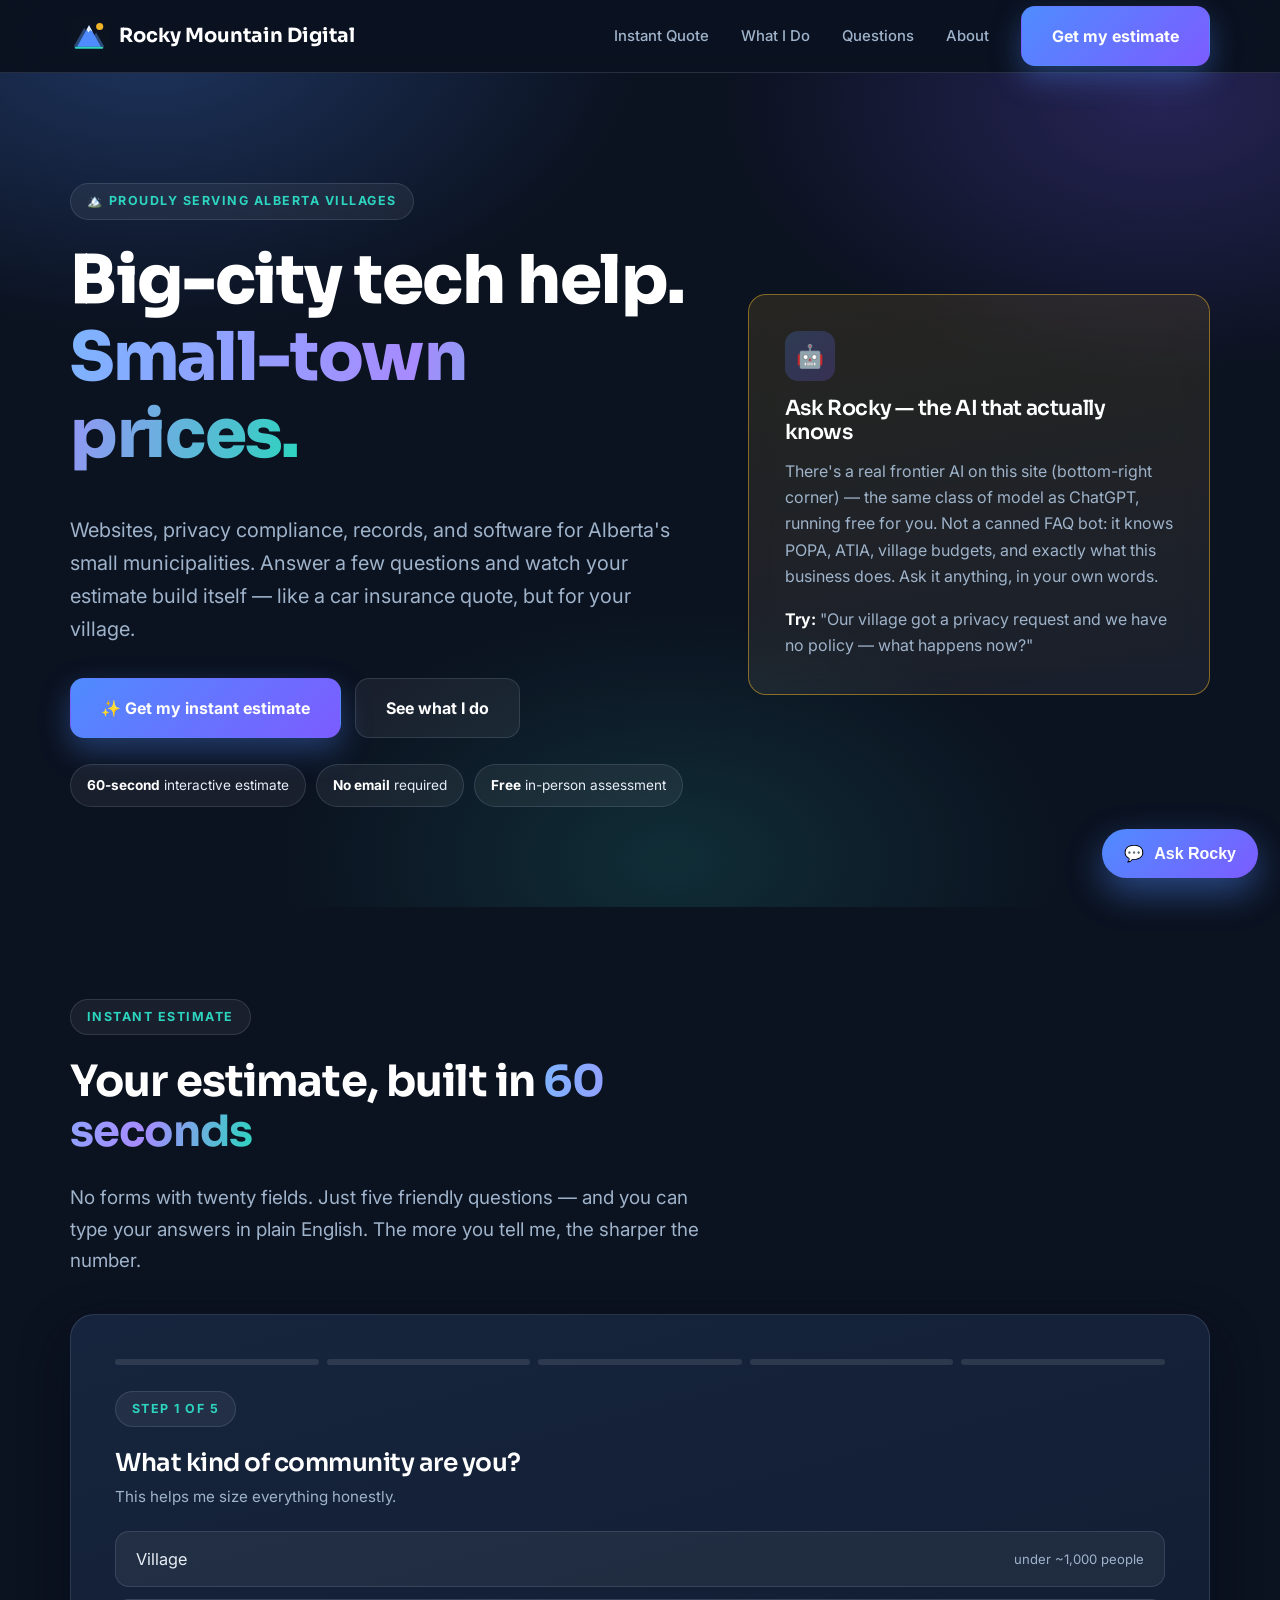
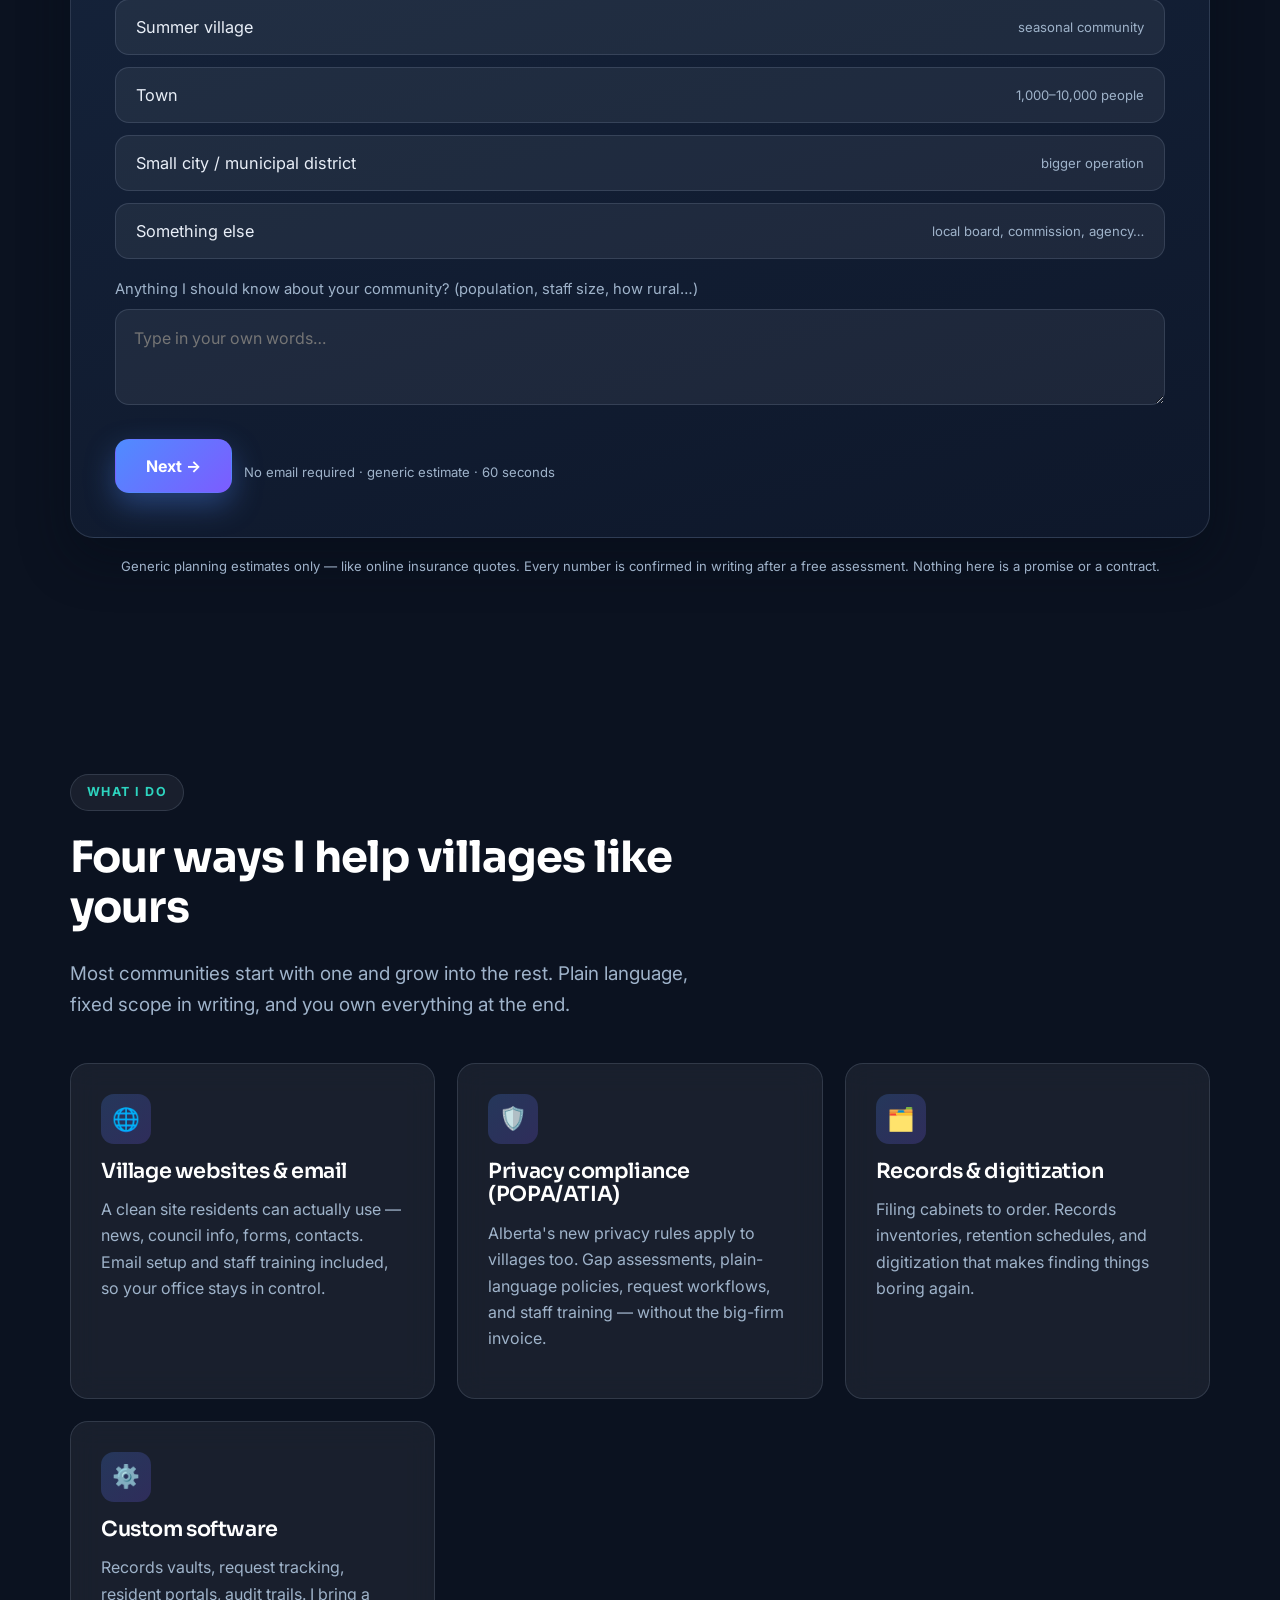
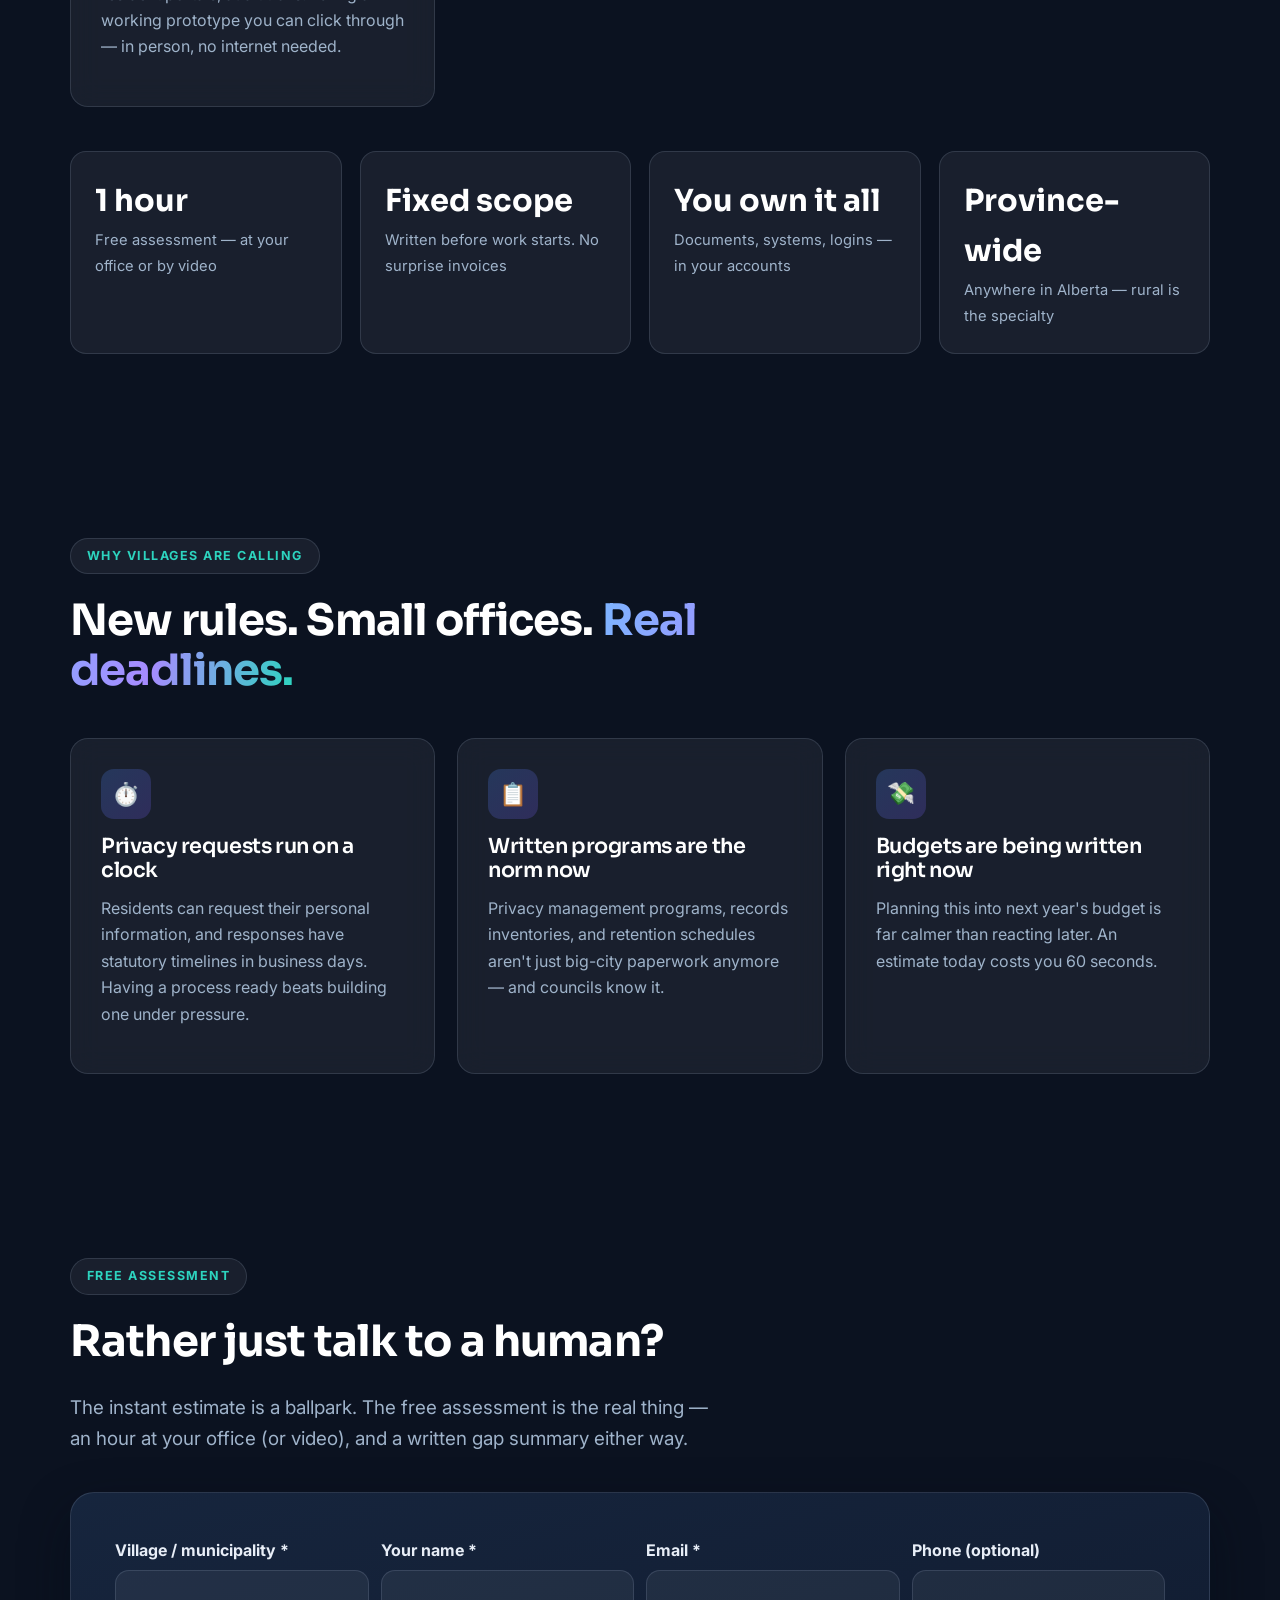
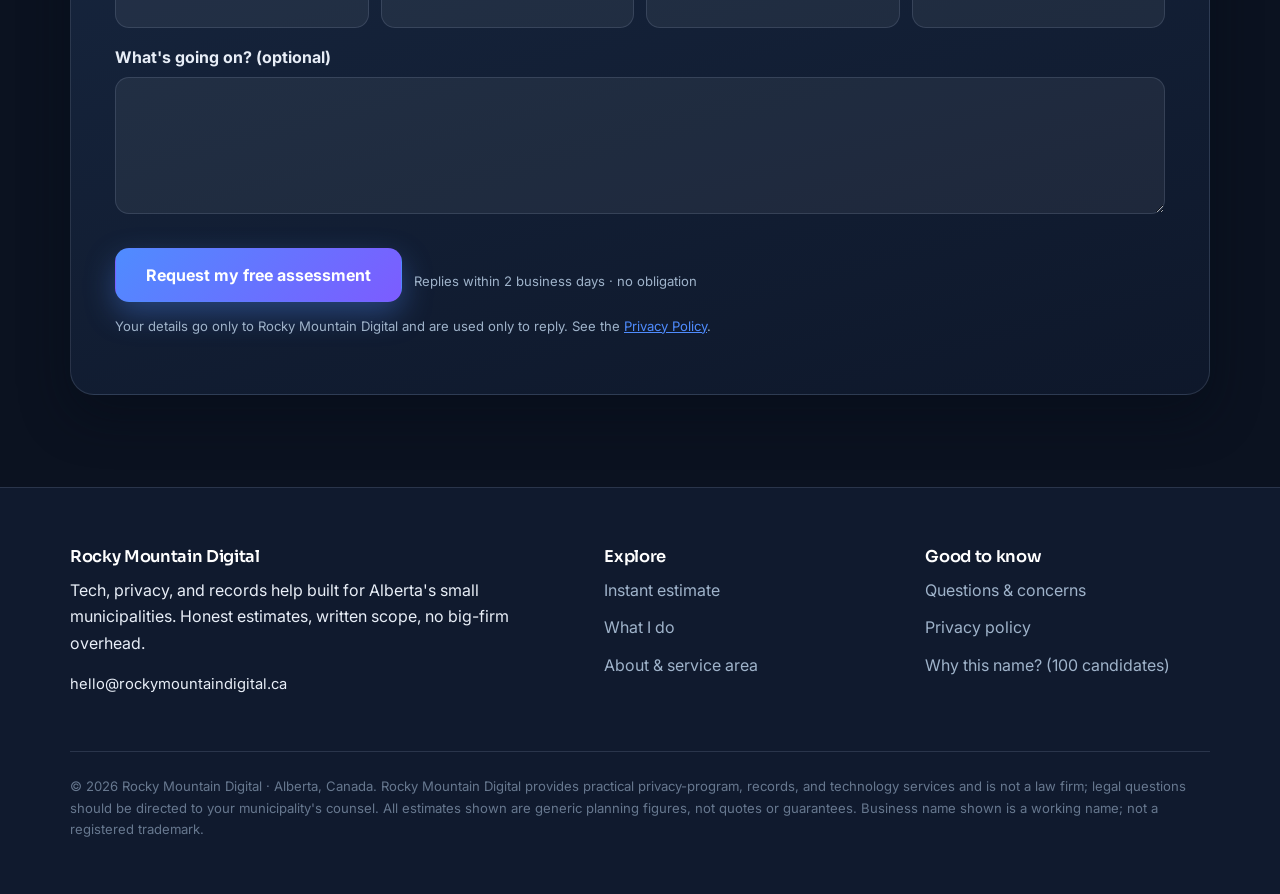
==== commit 84837f84: "Upgrade AI to frontier tier: GPT-5 / Claude / Gemini chain with auto-fallback - callAI() tries stron" ====
--- a/index.html
+++ b/index.html
@@ -54,7 +54,7 @@
       <div class="card feature" style="padding:36px">
         <div class="icon" aria-hidden="true">🤖</div>
         <h3>Ask Rocky — the AI that actually knows</h3>
-        <p>There's a real AI assistant on this site (bottom-right corner). Not a canned FAQ bot — a genuine language model that knows POPA, ATIA, village budgets, and exactly what this business does. Ask it anything, in your own words.</p>
+        <p>There's a real frontier AI on this site (bottom-right corner) — the same class of model as ChatGPT, running free for you. Not a canned FAQ bot: it knows POPA, ATIA, village budgets, and exactly what this business does. Ask it anything, in your own words.</p>
         <p style="margin:0"><b style="color:var(--white)">Try:</b> "Our village got a privacy request and we have no policy — what happens now?"</p>
       </div>
     </div>
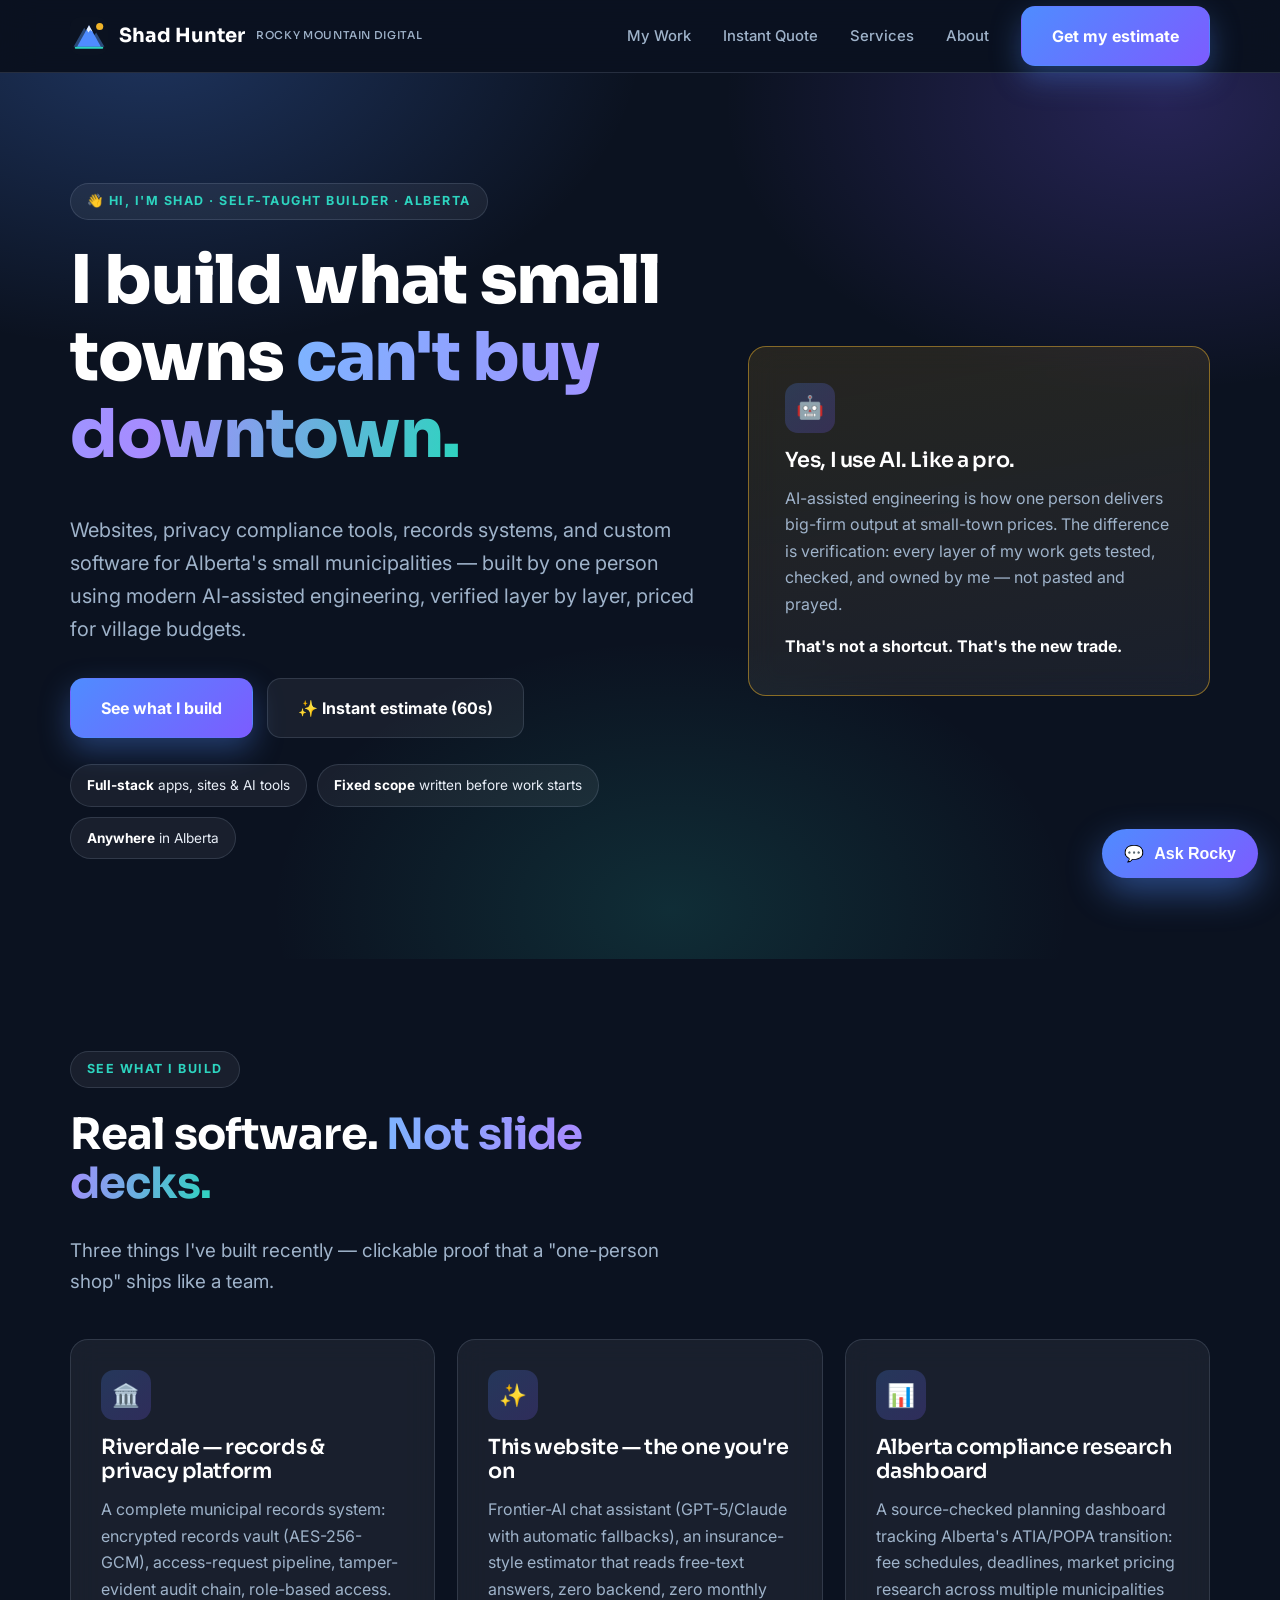
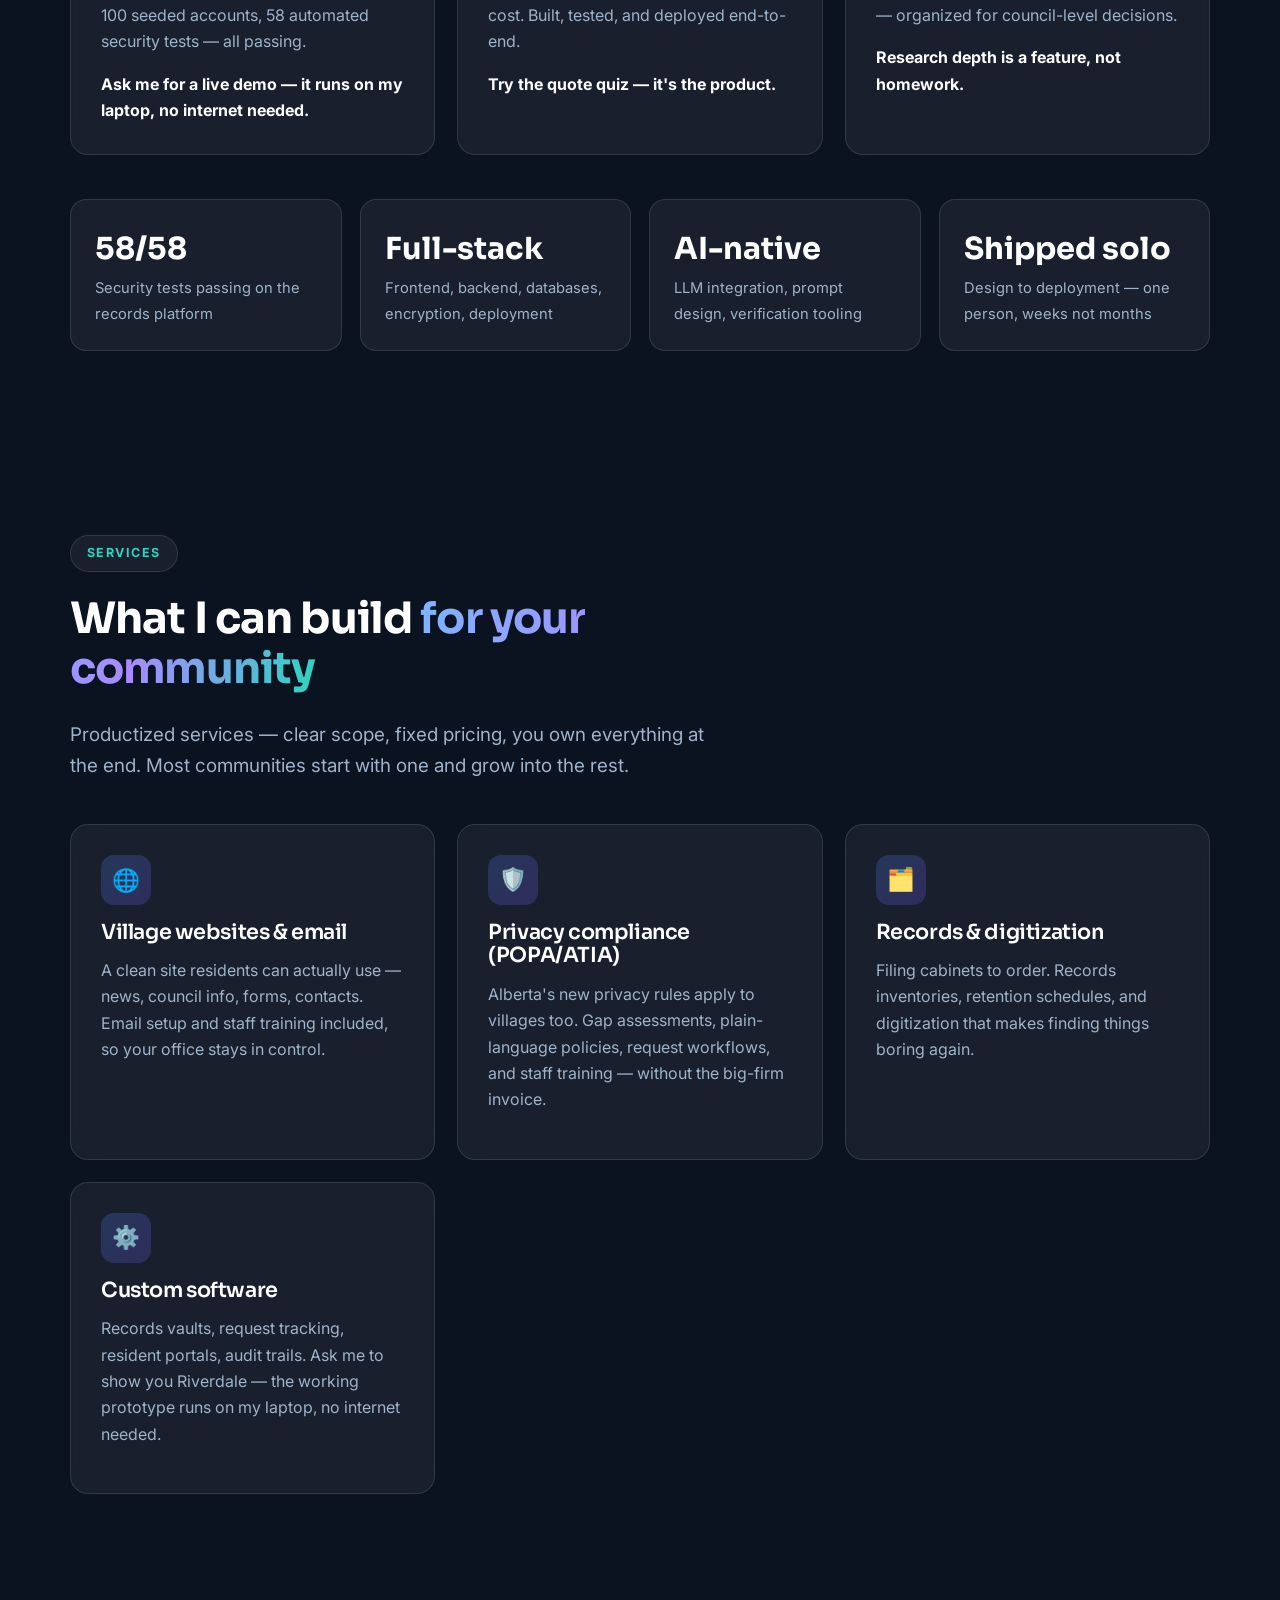
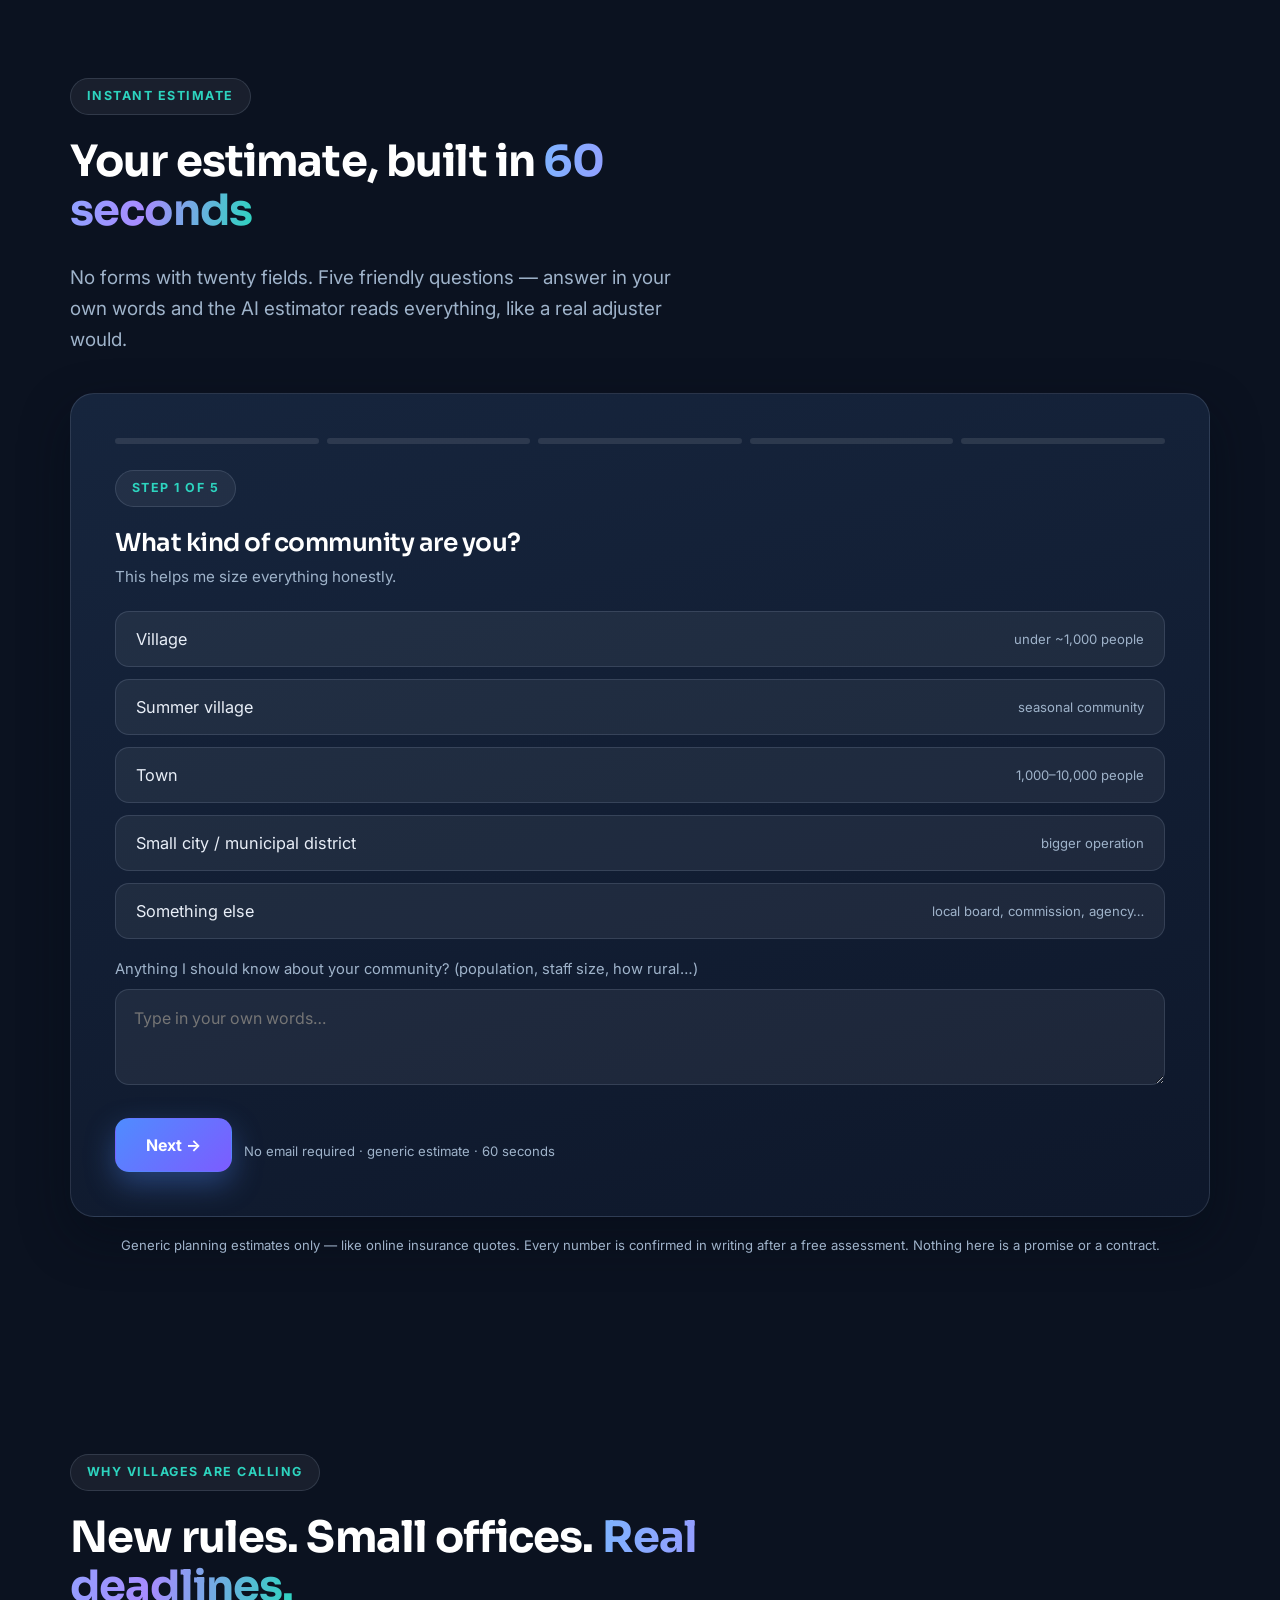
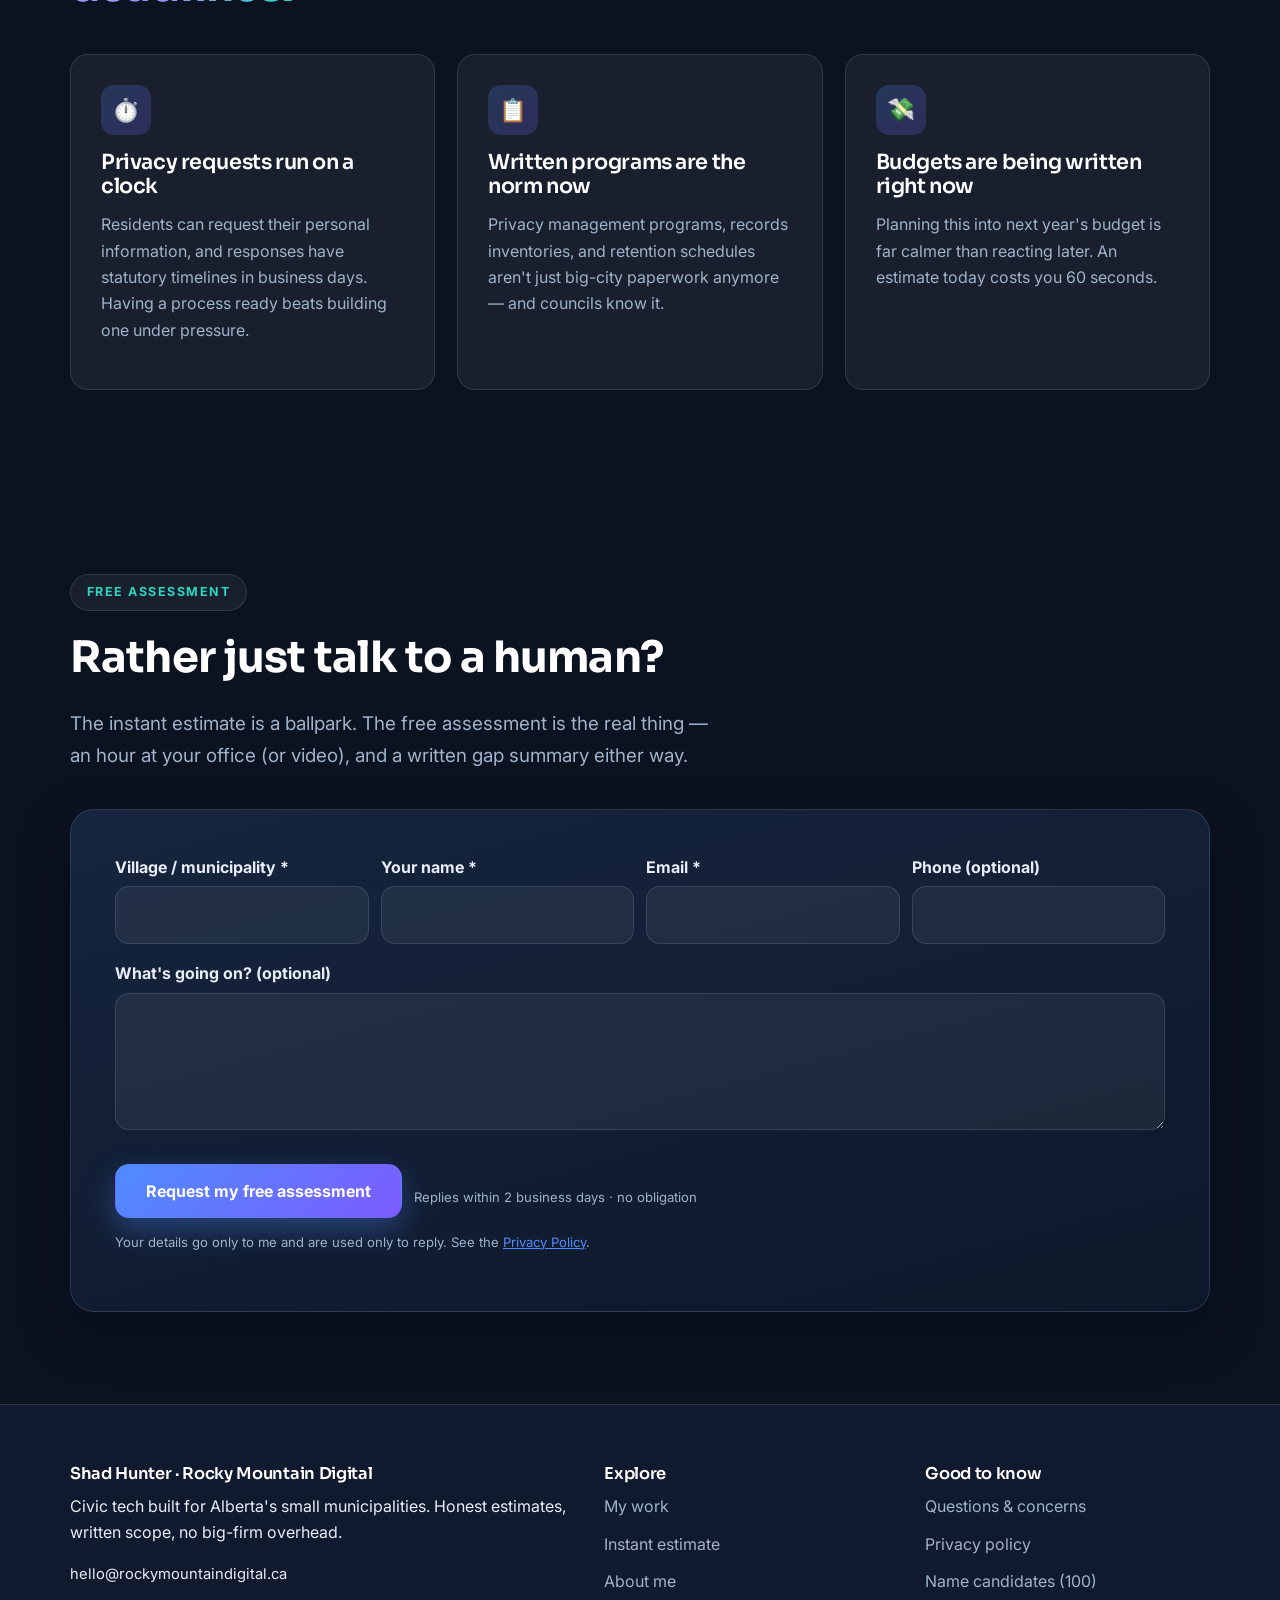
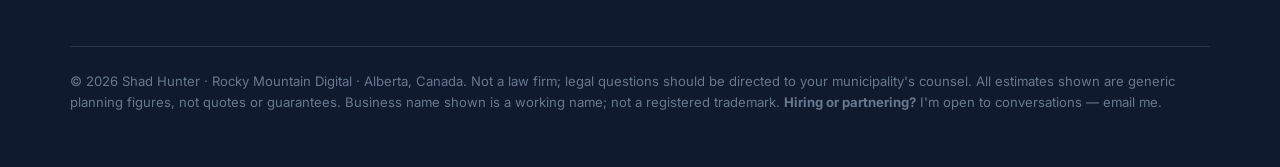
==== commit fd4b59b1: "Builder-first reframe: Shad Hunter — builds civic tech - Personal-brand hero + 'See what I build' pr" ====
--- a/index.html
+++ b/index.html
@@ -3,8 +3,8 @@
 <head>
 <meta charset="UTF-8">
 <meta name="viewport" content="width=device-width, initial-scale=1.0">
-<title>Rocky Mountain Digital — Tech &amp; privacy help for Alberta villages</title>
-<meta name="description" content="Websites, privacy compliance (POPA/ATIA), records, and custom software for small Alberta municipalities. Get an instant AI estimate in 60 seconds — no email required.">
+<title>Shad Hunter — civic tech builder for Alberta communities</title>
+<meta name="description" content="Self-taught developer building websites, privacy compliance tools, records systems, and custom software for small Alberta municipalities. Instant AI estimate in 60 seconds.">
 <link rel="icon" type="image/svg+xml" href="img/mark.svg">
 <link rel="preconnect" href="https://fonts.googleapis.com">
 <link rel="preconnect" href="https://fonts.gstatic.com" crossorigin>
@@ -18,13 +18,13 @@
   <div class="wrap navrow">
     <a class="brand" href="index.html">
       <img class="mark" src="img/mark.svg" alt="" width="38" height="38">
-      Rocky Mountain Digital
+      Shad Hunter <small style="display:block;font-size:.68rem;color:var(--mist);font-weight:500;letter-spacing:.06em">ROCKY MOUNTAIN DIGITAL</small>
     </a>
     <button class="navtoggle" aria-expanded="false" aria-controls="mainnav">Menu</button>
     <nav id="mainnav" aria-label="Main">
+      <a href="#work">My Work</a>
       <a href="#quote">Instant Quote</a>
-      <a href="#services">What I Do</a>
-      <a href="concerns.html">Questions</a>
+      <a href="#services">Services</a>
       <a href="about.html">About</a>
     </nav>
     <a class="btn btn-primary" href="#quote">Get my estimate</a>
@@ -37,52 +37,73 @@
 <section class="hero">
   <div class="wrap hero-grid">
     <div>
-      <p class="eyebrow">🏔️ Proudly serving Alberta villages</p>
-      <h1>Big-city tech help. <span class="grad-text">Small-town prices.</span></h1>
-      <p class="lead">Websites, privacy compliance, records, and software for Alberta's small municipalities. Answer a few questions and watch your estimate build itself — like a car insurance quote, but for your village.</p>
+      <p class="eyebrow">👋 Hi, I'm Shad · Self-taught builder · Alberta</p>
+      <h1>I build what small towns <span class="grad-text">can't buy downtown.</span></h1>
+      <p class="lead">Websites, privacy compliance tools, records systems, and custom software for Alberta's small municipalities — built by one person using modern AI-assisted engineering, verified layer by layer, priced for village budgets.</p>
       <div class="cta">
-        <a class="btn btn-primary" href="#quote">✨ Get my instant estimate</a>
-        <a class="btn btn-ghost" href="#services">See what I do</a>
+        <a class="btn btn-primary" href="#work">See what I build</a>
+        <a class="btn btn-ghost" href="#quote">✨ Instant estimate (60s)</a>
       </div>
       <div class="pill-row">
-        <span class="pill"><b>60-second</b> interactive estimate</span>
-        <span class="pill"><b>No email</b> required</span>
-        <span class="pill"><b>Free</b> in-person assessment</span>
+        <span class="pill"><b>Full-stack</b> apps, sites &amp; AI tools</span>
+        <span class="pill"><b>Fixed scope</b> written before work starts</span>
+        <span class="pill"><b>Anywhere</b> in Alberta</span>
       </div>
     </div>
     <div>
       <div class="card feature" style="padding:36px">
         <div class="icon" aria-hidden="true">🤖</div>
-        <h3>Ask Rocky — the AI that actually knows</h3>
-        <p>There's a real frontier AI on this site (bottom-right corner) — the same class of model as ChatGPT, running free for you. Not a canned FAQ bot: it knows POPA, ATIA, village budgets, and exactly what this business does. Ask it anything, in your own words.</p>
-        <p style="margin:0"><b style="color:var(--white)">Try:</b> "Our village got a privacy request and we have no policy — what happens now?"</p>
-      </div>
-    </div>
-  </div>
-</section>
-
-<!-- QUOTE QUIZ -->
-<section id="quote">
-  <div class="wrap">
-    <div class="sec-head">
-      <p class="eyebrow">Instant estimate</p>
-      <h2>Your estimate, built in <span class="grad-text">60 seconds</span></h2>
-      <p class="lead">No forms with twenty fields. Just five friendly questions — and you can type your answers in plain English. The more you tell me, the sharper the number.</p>
-    </div>
-    <div class="quiz-shell" id="quote-quiz" style="margin-top:38px">
-      <!-- quiz renders here -->
-    </div>
-    <p class="quiz-note" style="text-align:center;margin-top:18px">Generic planning estimates only — like online insurance quotes. Every number is confirmed in writing after a free assessment. Nothing here is a promise or a contract.</p>
-  </div>
-</section>
-
+        <h3>Yes, I use AI. Like a pro.</h3>
+        <p>AI-assisted engineering is how one person delivers big-firm output at small-town prices. The difference is verification: every layer of my work gets tested, checked, and owned by me — not pasted and prayed.</p>
+        <p style="margin:0"><b style="color:var(--white)">That's not a shortcut. That's the new trade.</b></p>
+      </div>
+    </div>
+  </div>
+</section>
+
+<!-- WORK / PROOF -->
+<section id="work">
+  <div class="wrap">
+    <div class="sec-head">
+      <p class="eyebrow">See what I build</p>
+      <h2>Real software. <span class="grad-text">Not slide decks.</span></h2>
+      <p class="lead">Three things I've built recently — clickable proof that a "one-person shop" ships like a team.</p>
+    </div>
+    <div class="grid3">
+      <div class="card">
+        <div class="icon" aria-hidden="true">🏛️</div>
+        <h3>Riverdale — records &amp; privacy platform</h3>
+        <p>A complete municipal records system: encrypted records vault (AES-256-GCM), access-request pipeline, tamper-evident audit chain, role-based access. 100 seeded accounts, 58 automated security tests — all passing.</p>
+        <p style="margin:0"><b style="color:var(--white)">Ask me for a live demo — it runs on my laptop, no internet needed.</b></p>
+      </div>
+      <div class="card">
+        <div class="icon" aria-hidden="true">✨</div>
+        <h3>This website — the one you're on</h3>
+        <p>Frontier-AI chat assistant (GPT-5/Claude with automatic fallbacks), an insurance-style estimator that reads free-text answers, zero backend, zero monthly cost. Built, tested, and deployed end-to-end.</p>
+        <p style="margin:0"><b style="color:var(--white)">Try the quote quiz — it's the product.</b></p>
+      </div>
+      <div class="card">
+        <div class="icon" aria-hidden="true">📊</div>
+        <h3>Alberta compliance research dashboard</h3>
+        <p>A source-checked planning dashboard tracking Alberta's ATIA/POPA transition: fee schedules, deadlines, market pricing research across multiple municipalities — organized for council-level decisions.</p>
+        <p style="margin:0"><b style="color:var(--white)">Research depth is a feature, not homework.</b></p>
+      </div>
+    </div>
+    <div class="strip">
+      <div class="stat"><b>58/58</b><span>Security tests passing on the records platform</span></div>
+      <div class="stat"><b>Full-stack</b><span>Frontend, backend, databases, encryption, deployment</span></div>
+      <div class="stat"><b>AI-native</b><span>LLM integration, prompt design, verification tooling</span></div>
+      <div class="stat"><b>Shipped solo</b><span>Design to deployment — one person, weeks not months</span></div>
+    </div>
+  </div>
+</section>
 <!-- SERVICES -->
 <section id="services">
   <div class="wrap">
     <div class="sec-head">
-      <p class="eyebrow">What I do</p>
-      <h2>Four ways I help villages like yours</h2>
-      <p class="lead">Most communities start with one and grow into the rest. Plain language, fixed scope in writing, and you own everything at the end.</p>
+      <p class="eyebrow">Services</p>
+      <h2>What I can build <span class="grad-text">for your community</span></h2>
+      <p class="lead">Productized services — clear scope, fixed pricing, you own everything at the end. Most communities start with one and grow into the rest.</p>
     </div>
     <div class="grid3">
       <div class="card">
@@ -103,15 +124,24 @@
       <div class="card">
         <div class="icon" aria-hidden="true">⚙️</div>
         <h3>Custom software</h3>
-        <p>Records vaults, request tracking, resident portals, audit trails. I bring a working prototype you can click through — in person, no internet needed.</p>
-      </div>
-    </div>
-    <div class="strip">
-      <div class="stat"><b>1 hour</b><span>Free assessment — at your office or by video</span></div>
-      <div class="stat"><b>Fixed scope</b><span>Written before work starts. No surprise invoices</span></div>
-      <div class="stat"><b>You own it all</b><span>Documents, systems, logins — in your accounts</span></div>
-      <div class="stat"><b>Province-wide</b><span>Anywhere in Alberta — rural is the specialty</span></div>
-    </div>
+        <p>Records vaults, request tracking, resident portals, audit trails. Ask me to show you Riverdale — the working prototype runs on my laptop, no internet needed.</p>
+      </div>
+    </div>
+  </div>
+</section>
+
+<!-- QUOTE QUIZ -->
+<section id="quote">
+  <div class="wrap">
+    <div class="sec-head">
+      <p class="eyebrow">Instant estimate</p>
+      <h2>Your estimate, built in <span class="grad-text">60 seconds</span></h2>
+      <p class="lead">No forms with twenty fields. Five friendly questions — answer in your own words and the AI estimator reads everything, like a real adjuster would.</p>
+    </div>
+    <div class="quiz-shell" id="quote-quiz" style="margin-top:38px">
+      <!-- quiz renders here -->
+    </div>
+    <p class="quiz-note" style="text-align:center;margin-top:18px">Generic planning estimates only — like online insurance quotes. Every number is confirmed in writing after a free assessment. Nothing here is a promise or a contract.</p>
   </div>
 </section>
 <!-- WHY NOW -->
@@ -177,7 +207,7 @@
           <button class="btn btn-primary" type="submit">Request my free assessment</button>
           <span class="quiz-note">Replies within 2 business days · no obligation</span>
         </div>
-        <p class="quiz-note">Your details go only to Rocky Mountain Digital and are used only to reply. See the <a href="privacy.html">Privacy Policy</a>.</p>
+        <p class="quiz-note">Your details go only to me and are used only to reply. See the <a href="privacy.html">Privacy Policy</a>.</p>
       </form>
       <div class="form-ok" id="form-ok" role="status" style="background:rgba(45,212,191,.15);border:1px solid var(--teal);border-radius:14px;padding:18px 22px;margin-top:18px;display:none">
         <b>Thank you!</b> <span id="form-ok-msg">Your request is on its way.</span>
@@ -185,23 +215,22 @@
     </div>
   </div>
 </section>
-
 </main>
 
 <footer class="site">
   <div class="wrap">
     <div class="cols">
       <div>
-        <h3>Rocky Mountain Digital</h3>
-        <p>Tech, privacy, and records help built for Alberta's small municipalities. Honest estimates, written scope, no big-firm overhead.</p>
+        <h3>Shad Hunter · Rocky Mountain Digital</h3>
+        <p>Civic tech built for Alberta's small municipalities. Honest estimates, written scope, no big-firm overhead.</p>
         <p style="font-size:.92rem">hello@rockymountaindigital.ca</p>
       </div>
       <div>
         <h3>Explore</h3>
         <ul>
+          <li><a href="#work">My work</a></li>
           <li><a href="#quote">Instant estimate</a></li>
-          <li><a href="#services">What I do</a></li>
-          <li><a href="about.html">About &amp; service area</a></li>
+          <li><a href="about.html">About me</a></li>
         </ul>
       </div>
       <div>
@@ -209,11 +238,11 @@
         <ul>
           <li><a href="concerns.html">Questions &amp; concerns</a></li>
           <li><a href="privacy.html">Privacy policy</a></li>
-          <li><a href="NAMES.md">Why this name? (100 candidates)</a></li>
+          <li><a href="NAMES.md">Name candidates (100)</a></li>
         </ul>
       </div>
     </div>
-    <p class="legal">© 2026 Rocky Mountain Digital · Alberta, Canada. Rocky Mountain Digital provides practical privacy-program, records, and technology services and is not a law firm; legal questions should be directed to your municipality's counsel. All estimates shown are generic planning figures, not quotes or guarantees. Business name shown is a working name; not a registered trademark.</p>
+    <p class="legal">© 2026 Shad Hunter · Rocky Mountain Digital · Alberta, Canada. Not a law firm; legal questions should be directed to your municipality's counsel. All estimates shown are generic planning figures, not quotes or guarantees. Business name shown is a working name; not a registered trademark. <b>Hiring or partnering?</b> I'm open to conversations — email me.</p>
   </div>
 </footer>
 
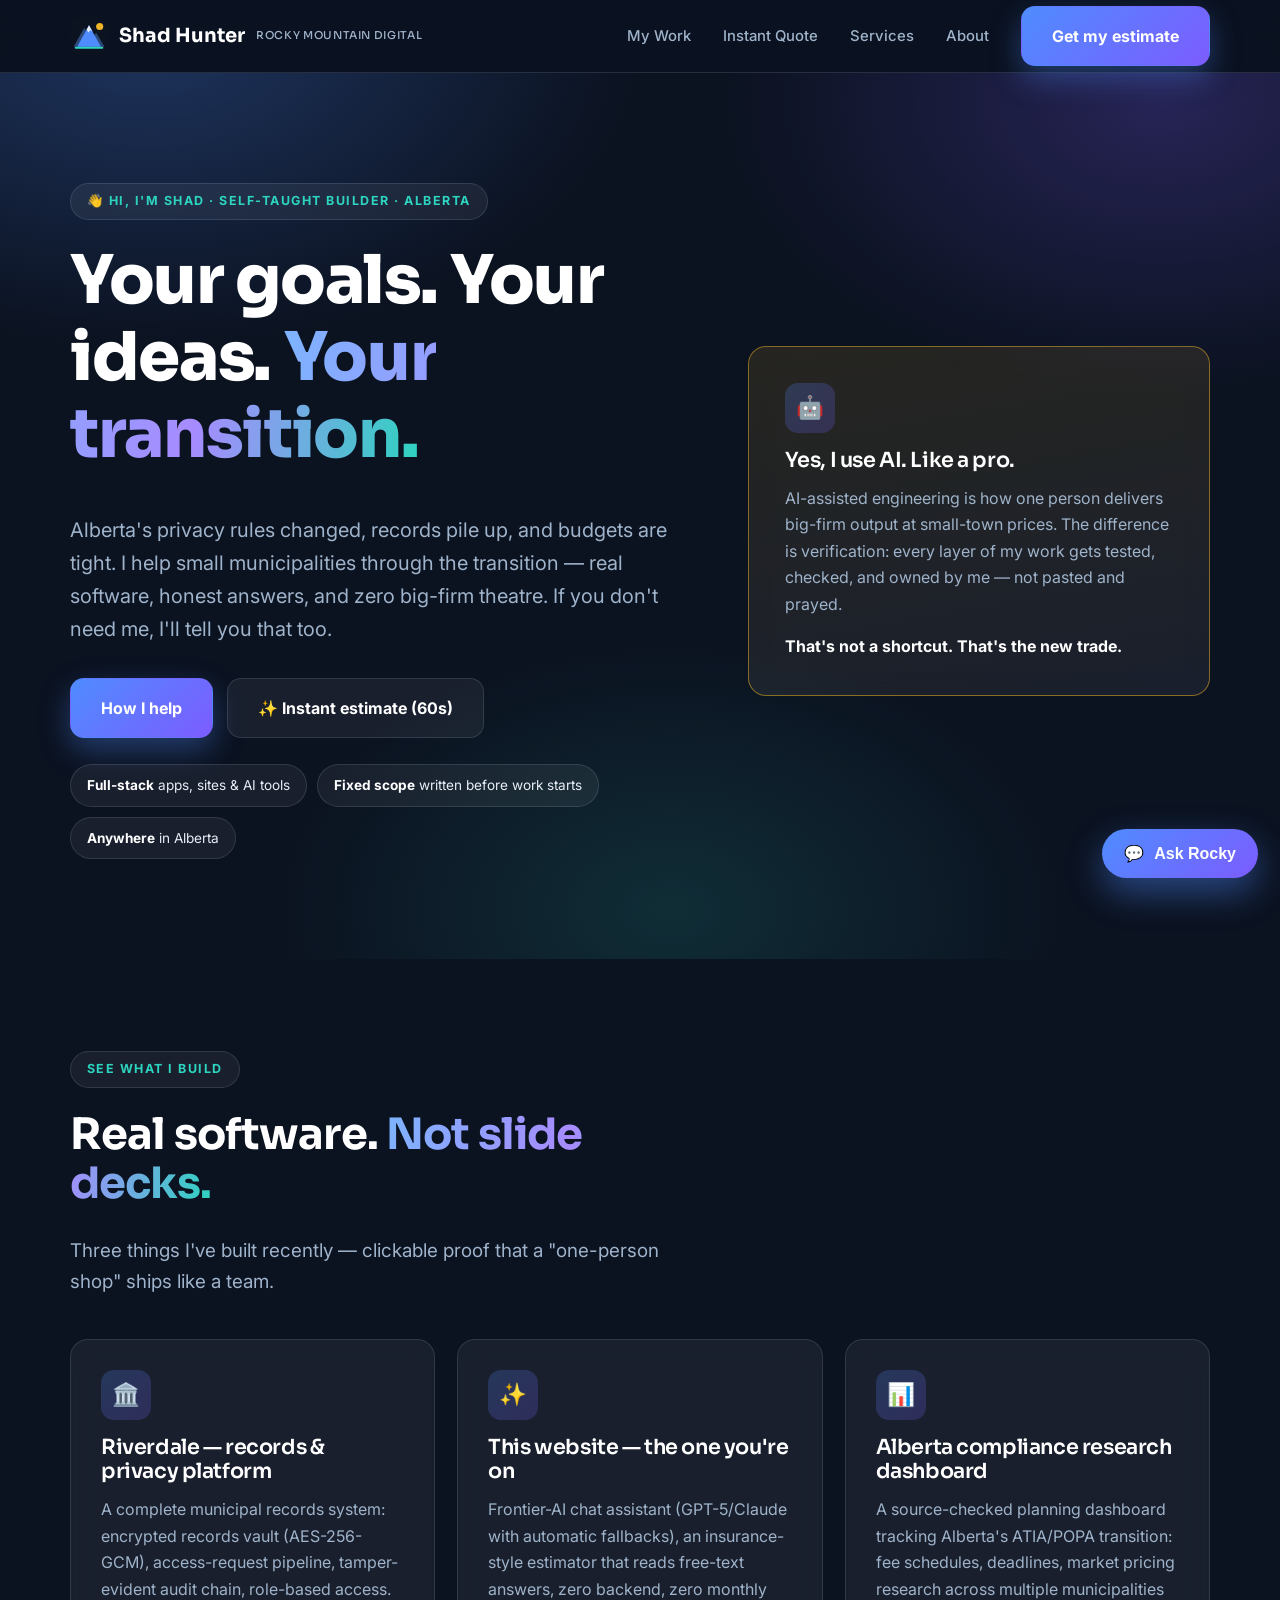
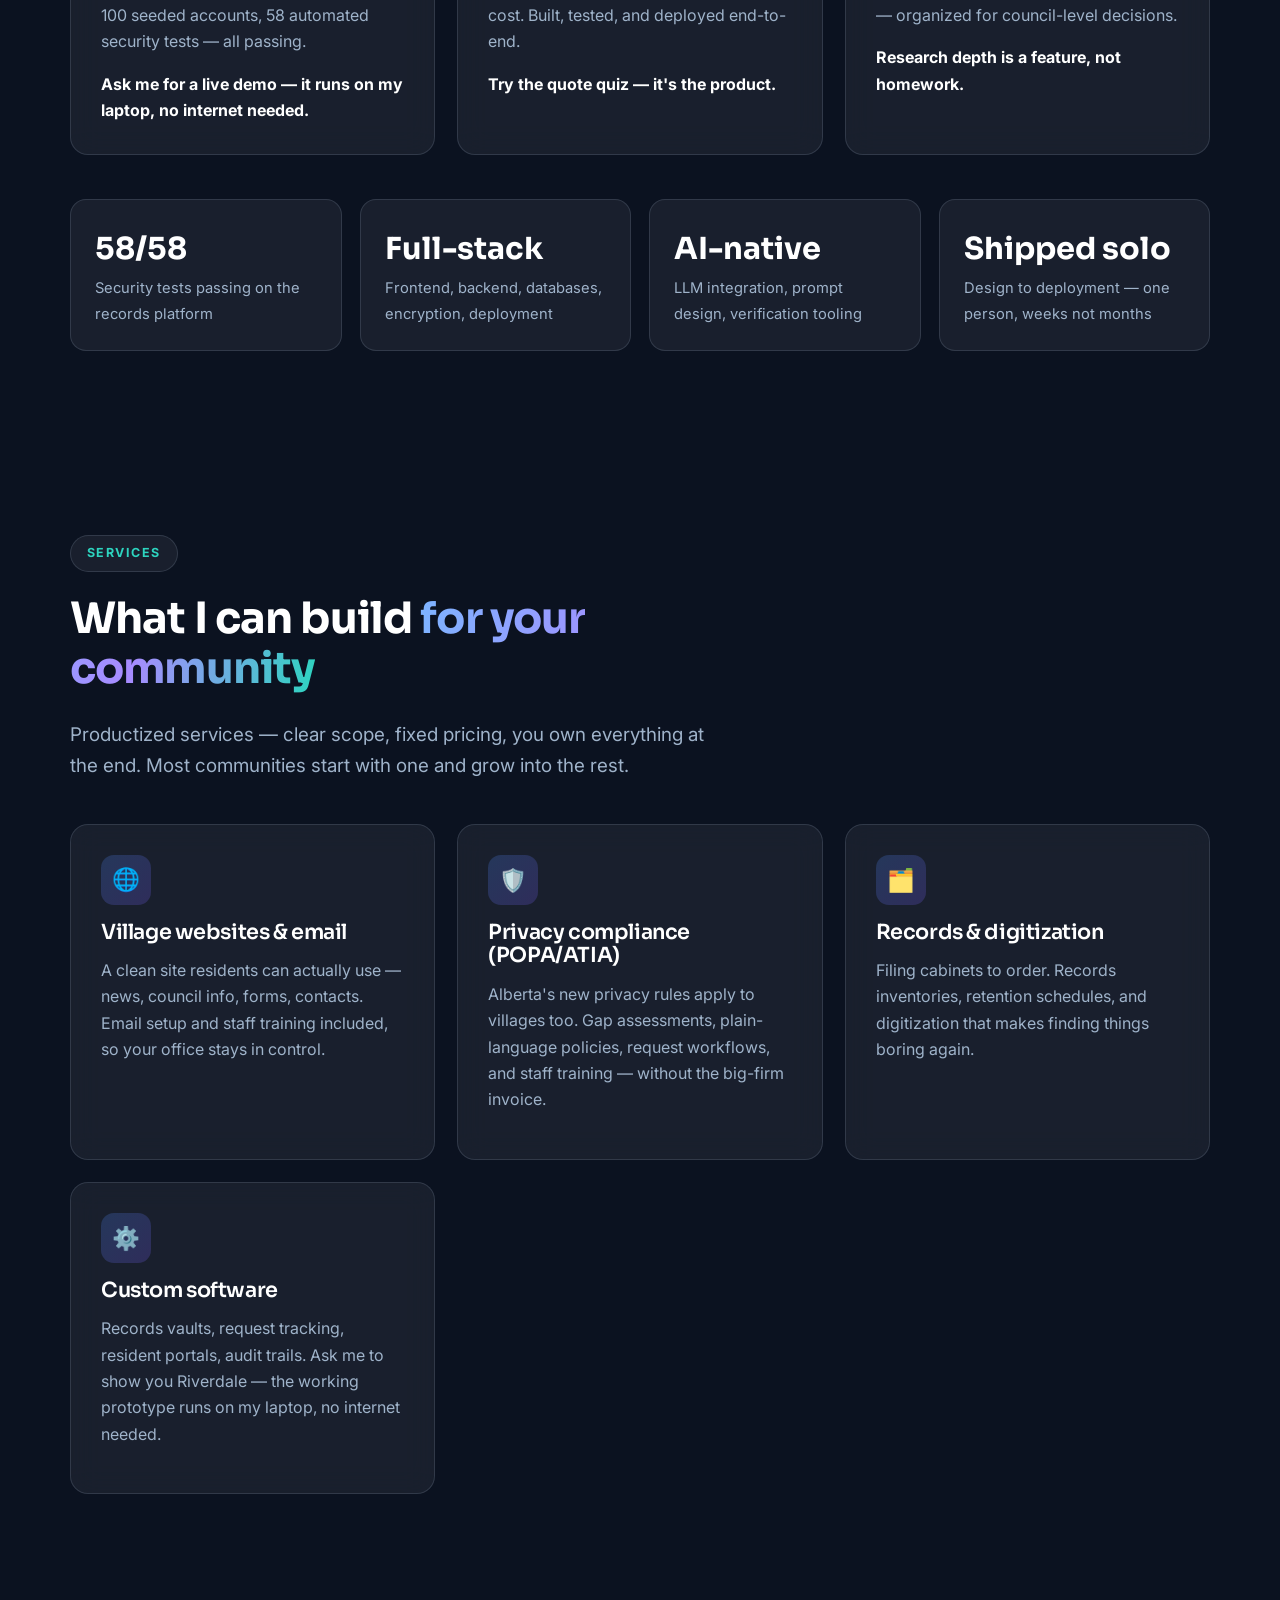
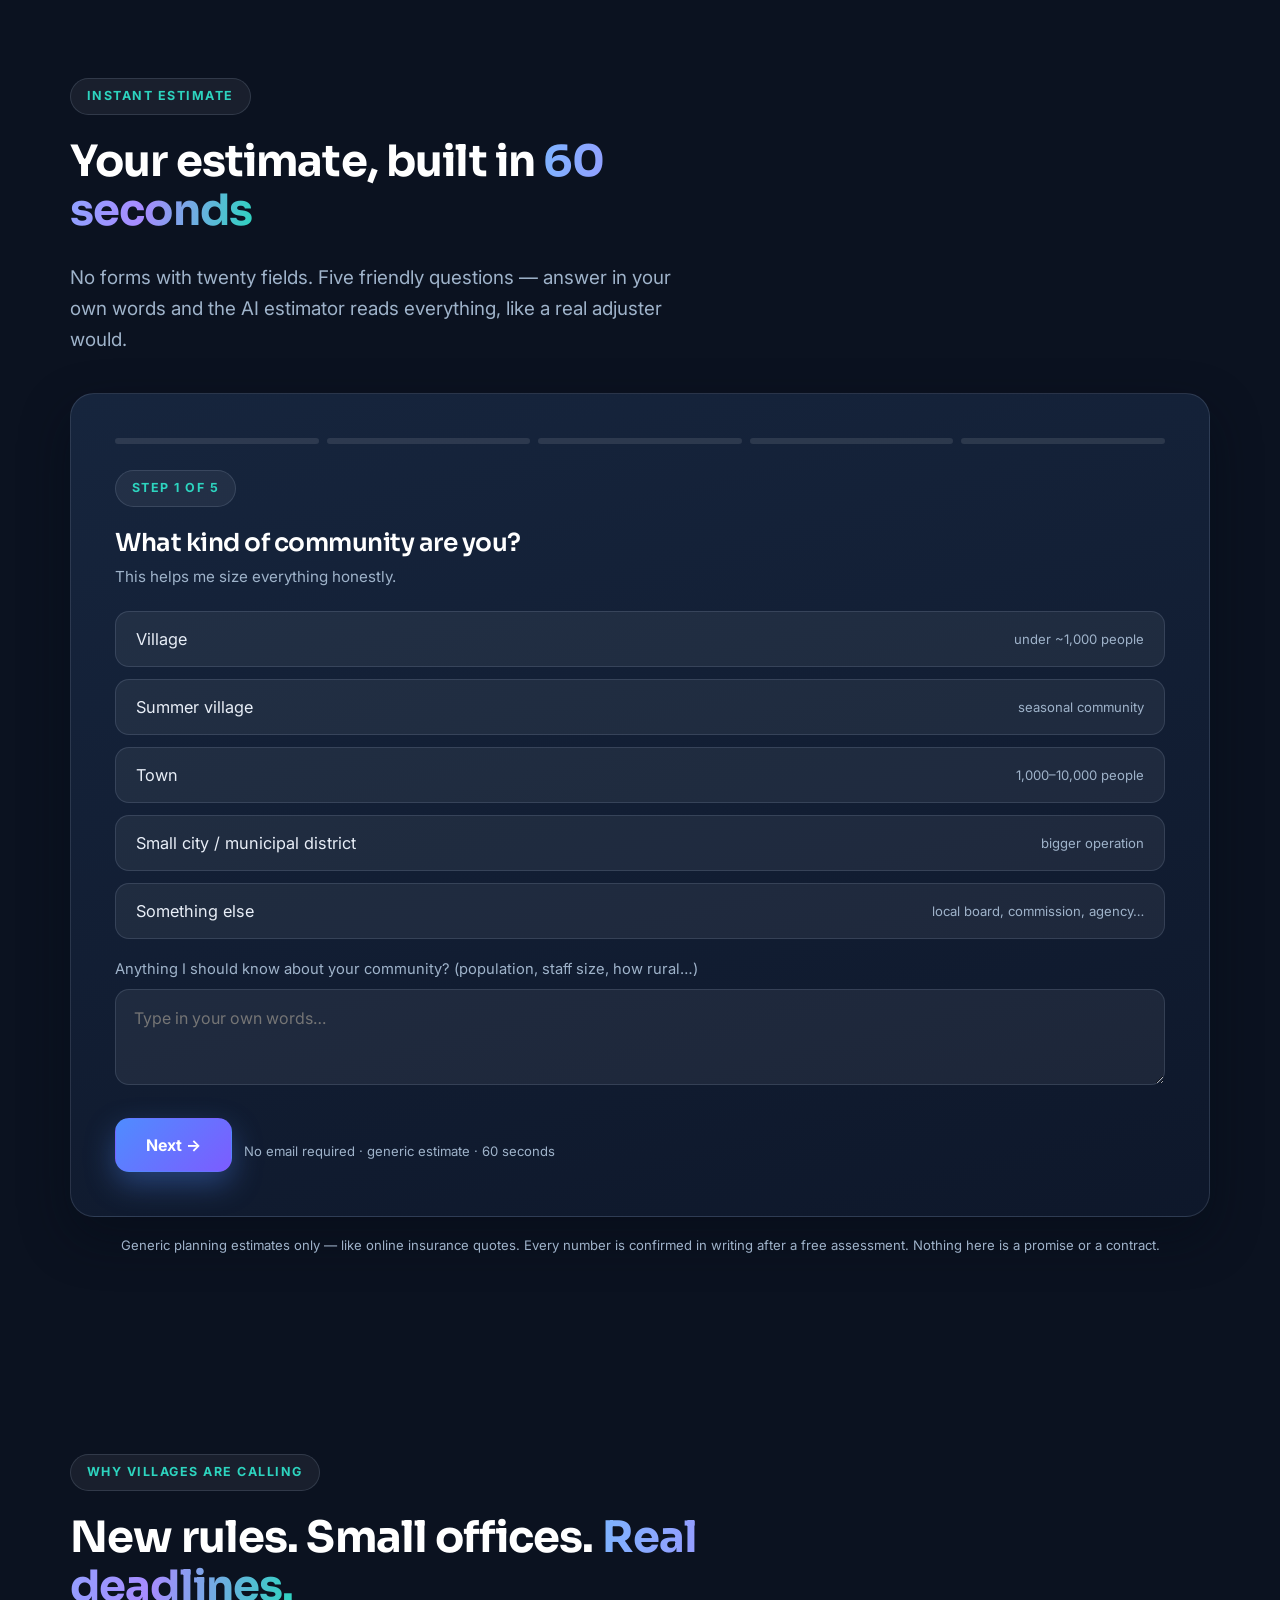
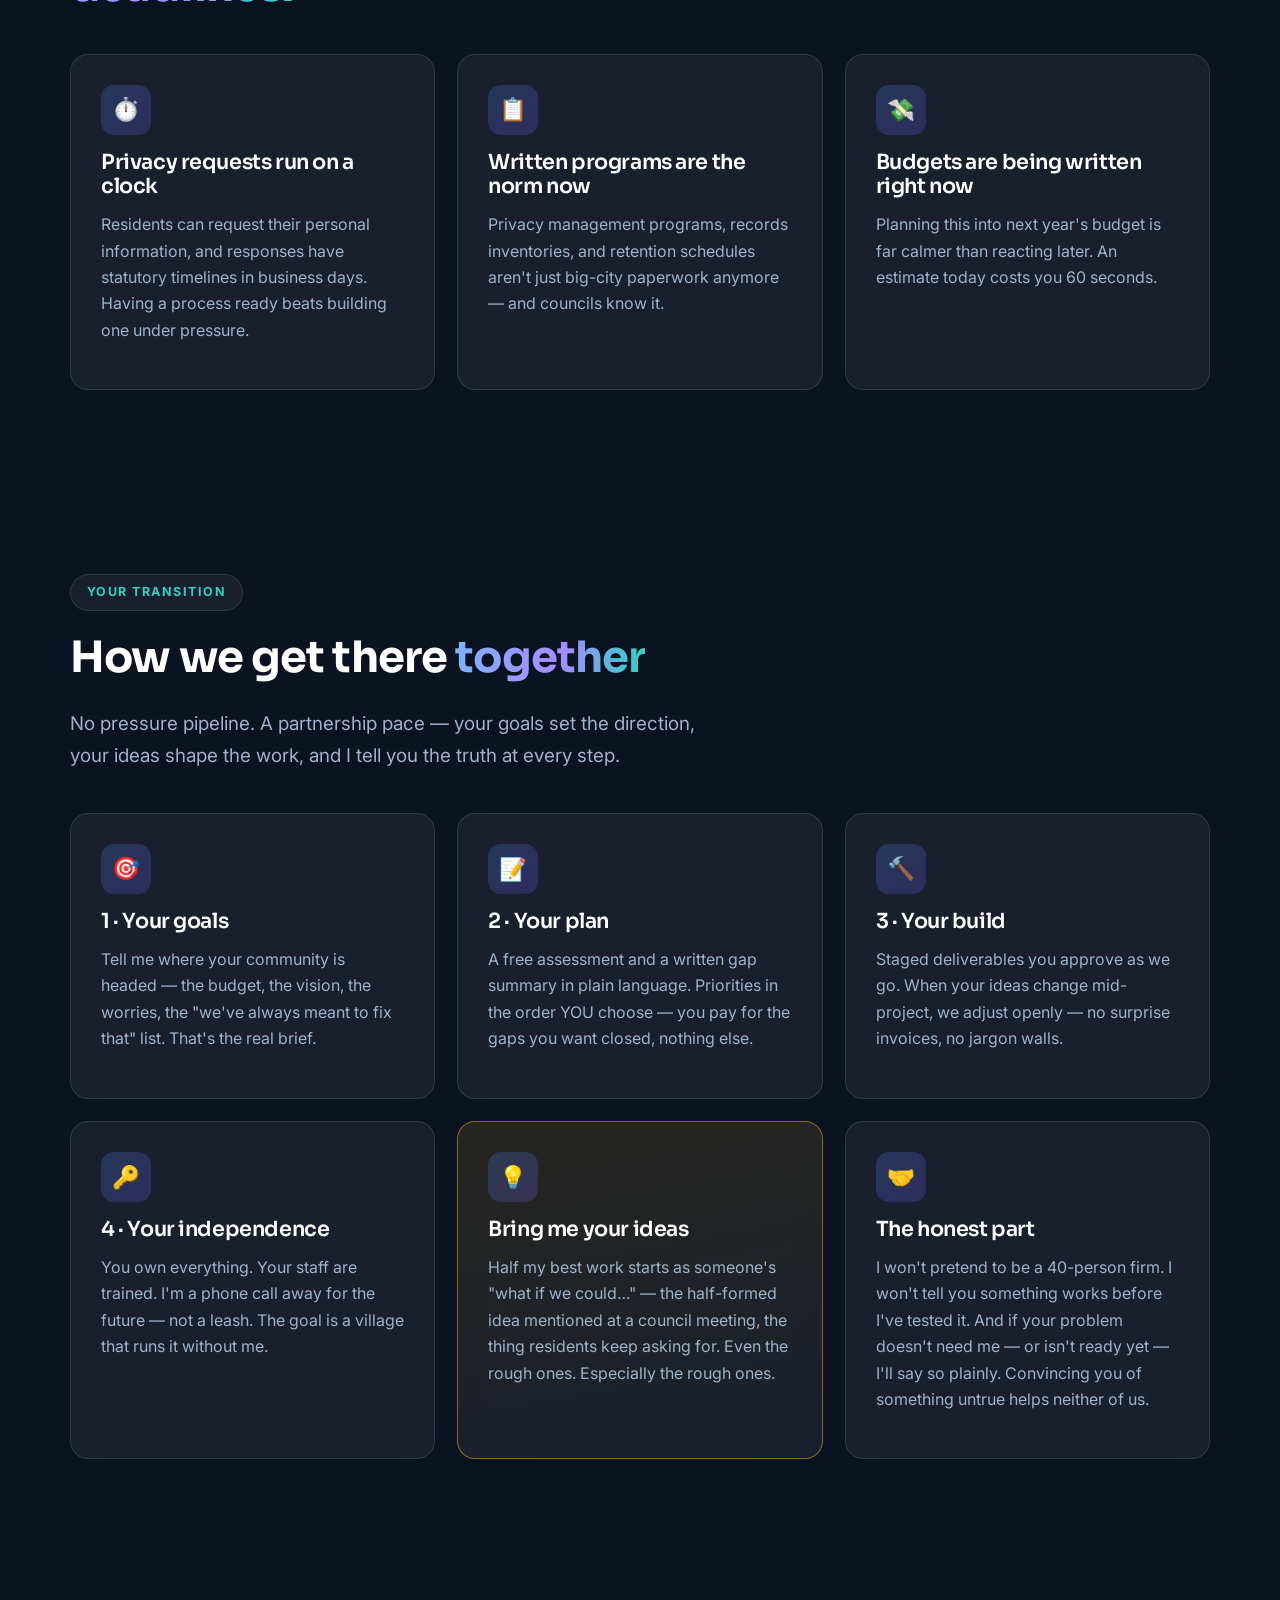
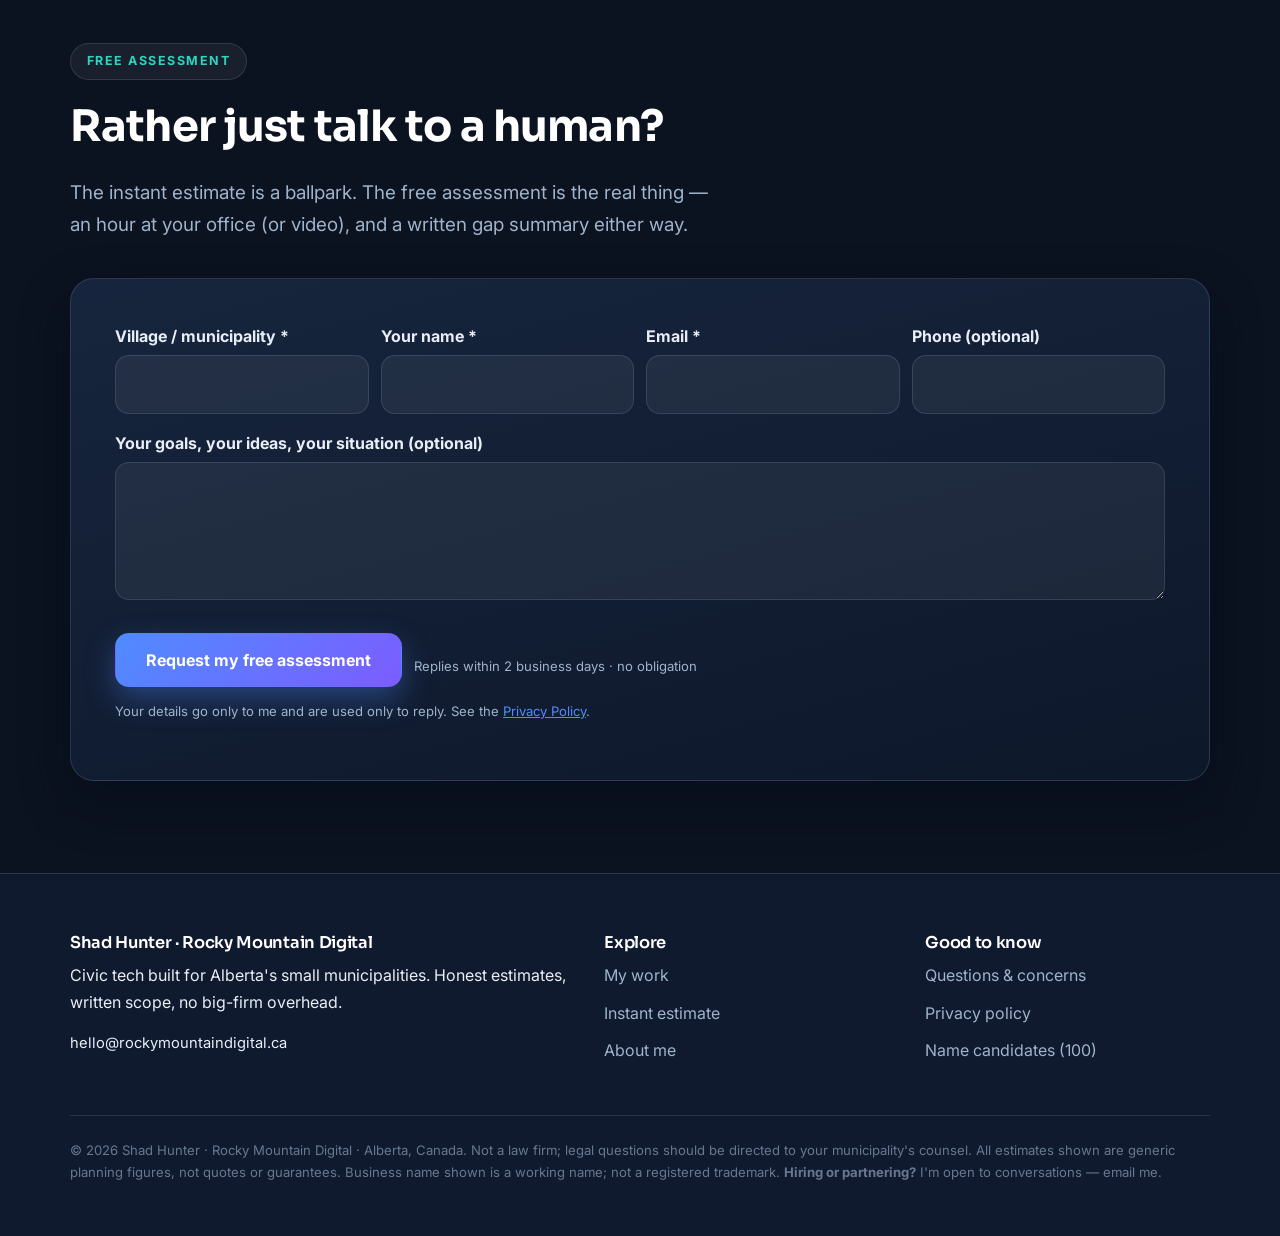
==== commit 47cab077: "Mission alignment: their goals, their ideas, their transition - Hero flips them-first: 'Your goals. " ====
--- a/index.html
+++ b/index.html
@@ -4,7 +4,7 @@
 <meta charset="UTF-8">
 <meta name="viewport" content="width=device-width, initial-scale=1.0">
 <title>Shad Hunter — civic tech builder for Alberta communities</title>
-<meta name="description" content="Self-taught developer building websites, privacy compliance tools, records systems, and custom software for small Alberta municipalities. Instant AI estimate in 60 seconds.">
+<meta name="description" content="Helping Alberta's small municipalities through the privacy and records transition — your goals, your ideas, honest work. Websites, POPA/ATIA compliance, records, custom software. Instant AI estimate in 60 seconds.">
 <link rel="icon" type="image/svg+xml" href="img/mark.svg">
 <link rel="preconnect" href="https://fonts.googleapis.com">
 <link rel="preconnect" href="https://fonts.gstatic.com" crossorigin>
@@ -38,10 +38,10 @@
   <div class="wrap hero-grid">
     <div>
       <p class="eyebrow">👋 Hi, I'm Shad · Self-taught builder · Alberta</p>
-      <h1>I build what small towns <span class="grad-text">can't buy downtown.</span></h1>
-      <p class="lead">Websites, privacy compliance tools, records systems, and custom software for Alberta's small municipalities — built by one person using modern AI-assisted engineering, verified layer by layer, priced for village budgets.</p>
+      <h1>Your goals. Your ideas. <span class="grad-text">Your transition.</span></h1>
+      <p class="lead">Alberta's privacy rules changed, records pile up, and budgets are tight. I help small municipalities through the transition — real software, honest answers, and zero big-firm theatre. If you don't need me, I'll tell you that too.</p>
       <div class="cta">
-        <a class="btn btn-primary" href="#work">See what I build</a>
+        <a class="btn btn-primary" href="#roadmap">How I help</a>
         <a class="btn btn-ghost" href="#quote">✨ Instant estimate (60s)</a>
       </div>
       <div class="pill-row">
@@ -171,6 +171,49 @@
   </div>
 </section>
 
+<!-- YOUR TRANSITION -->
+<section id="roadmap">
+  <div class="wrap">
+    <div class="sec-head">
+      <p class="eyebrow">Your transition</p>
+      <h2>How we get there <span class="grad-text">together</span></h2>
+      <p class="lead">No pressure pipeline. A partnership pace — your goals set the direction, your ideas shape the work, and I tell you the truth at every step.</p>
+    </div>
+    <div class="grid3">
+      <div class="card">
+        <div class="icon" aria-hidden="true">🎯</div>
+        <h3>1 · Your goals</h3>
+        <p>Tell me where your community is headed — the budget, the vision, the worries, the "we've always meant to fix that" list. That's the real brief.</p>
+      </div>
+      <div class="card">
+        <div class="icon" aria-hidden="true">📝</div>
+        <h3>2 · Your plan</h3>
+        <p>A free assessment and a written gap summary in plain language. Priorities in the order YOU choose — you pay for the gaps you want closed, nothing else.</p>
+      </div>
+      <div class="card">
+        <div class="icon" aria-hidden="true">🔨</div>
+        <h3>3 · Your build</h3>
+        <p>Staged deliverables you approve as we go. When your ideas change mid-project, we adjust openly — no surprise invoices, no jargon walls.</p>
+      </div>
+      <div class="card">
+        <div class="icon" aria-hidden="true">🔑</div>
+        <h3>4 · Your independence</h3>
+        <p>You own everything. Your staff are trained. I'm a phone call away for the future — not a leash. The goal is a village that runs it without me.</p>
+      </div>
+      <div class="card feature">
+        <div class="icon" aria-hidden="true">💡</div>
+        <h3>Bring me your ideas</h3>
+        <p>Half my best work starts as someone's "what if we could…" — the half-formed idea mentioned at a council meeting, the thing residents keep asking for. Even the rough ones. Especially the rough ones.</p>
+      </div>
+      <div class="card">
+        <div class="icon" aria-hidden="true">🤝</div>
+        <h3>The honest part</h3>
+        <p>I won't pretend to be a 40-person firm. I won't tell you something works before I've tested it. And if your problem doesn't need me — or isn't ready yet — I'll say so plainly. Convincing you of something untrue helps neither of us.</p>
+      </div>
+    </div>
+  </div>
+</section>
+
 <!-- ASSESSMENT -->
 <section id="assessment">
   <div class="wrap">
@@ -200,7 +243,7 @@
           </div>
         </div>
         <div style="margin-top:16px">
-          <label for="message" style="display:block;font-weight:700;margin-bottom:6px">What's going on? (optional)</label>
+          <label for="message" style="display:block;font-weight:700;margin-bottom:6px">Your goals, your ideas, your situation (optional)</label>
           <textarea id="message" name="message" rows="4" class="quiz-free"></textarea>
         </div>
         <div class="quiz-nav">
